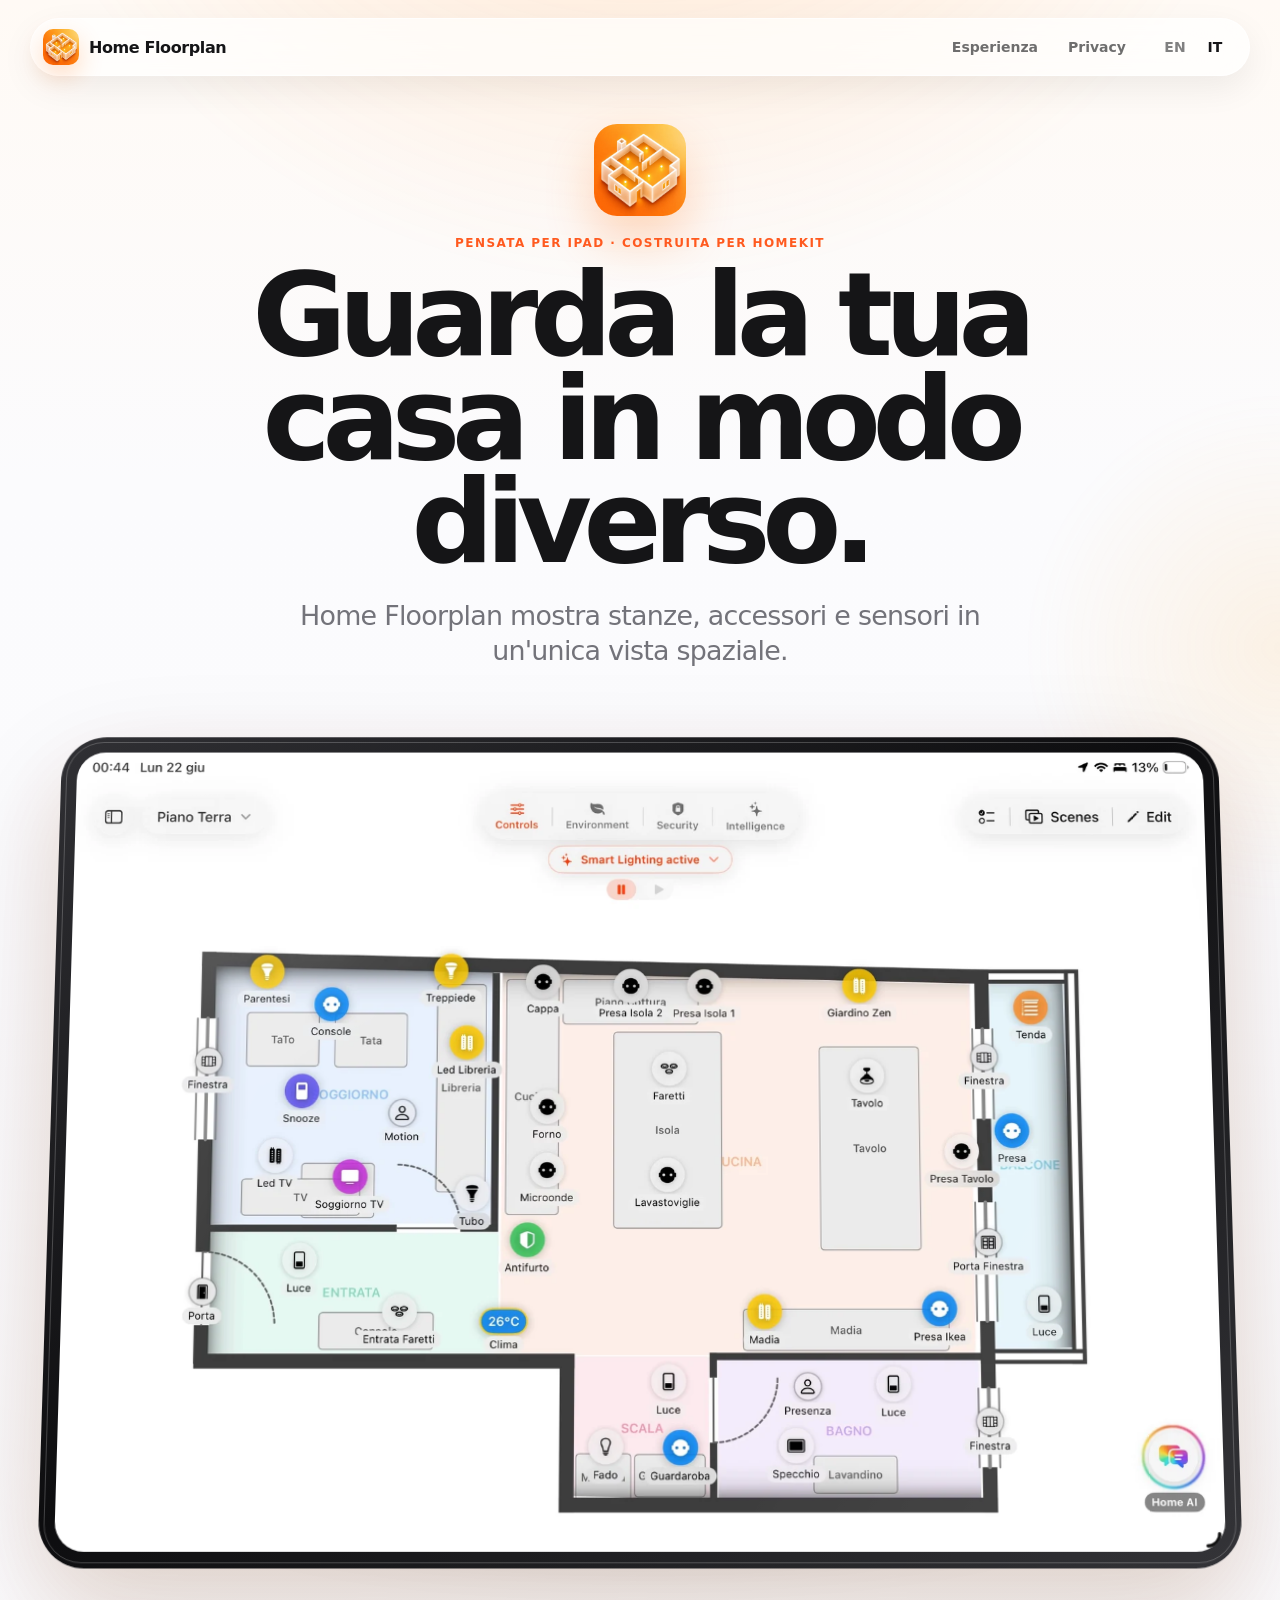
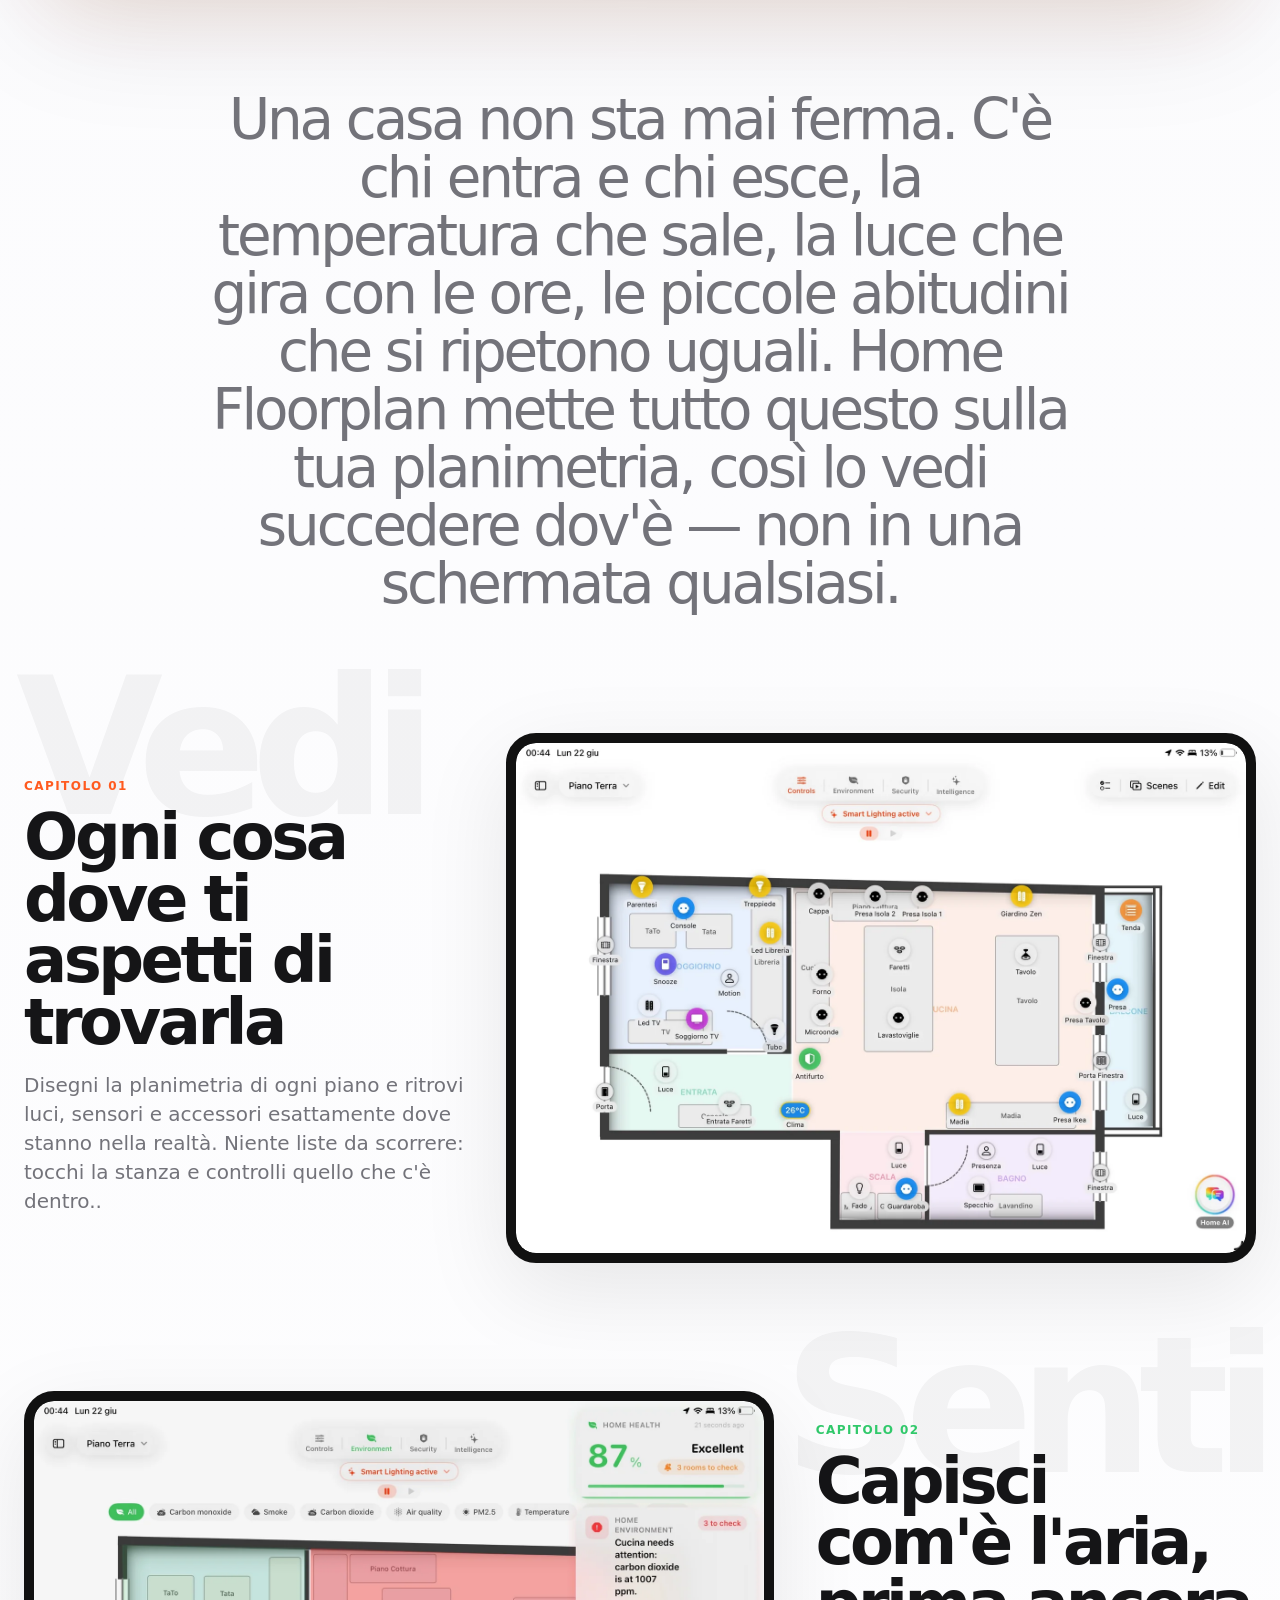
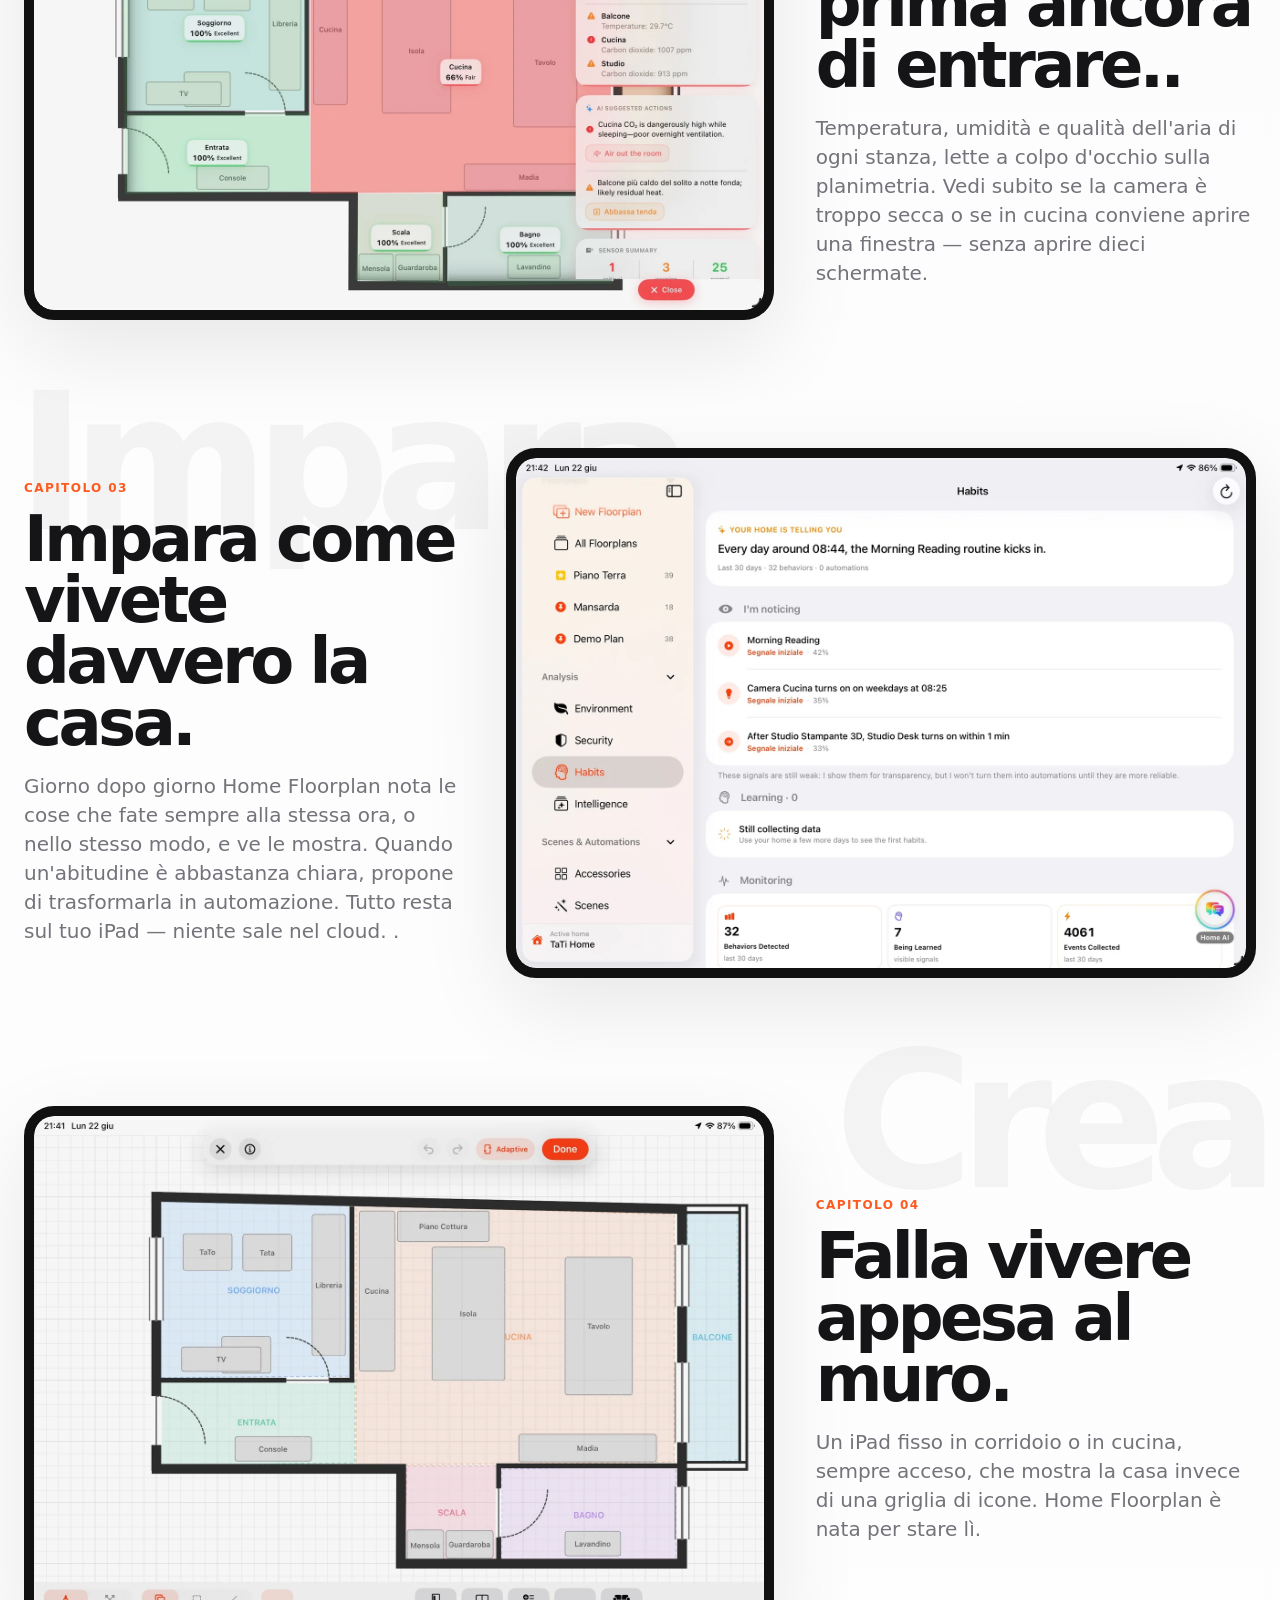
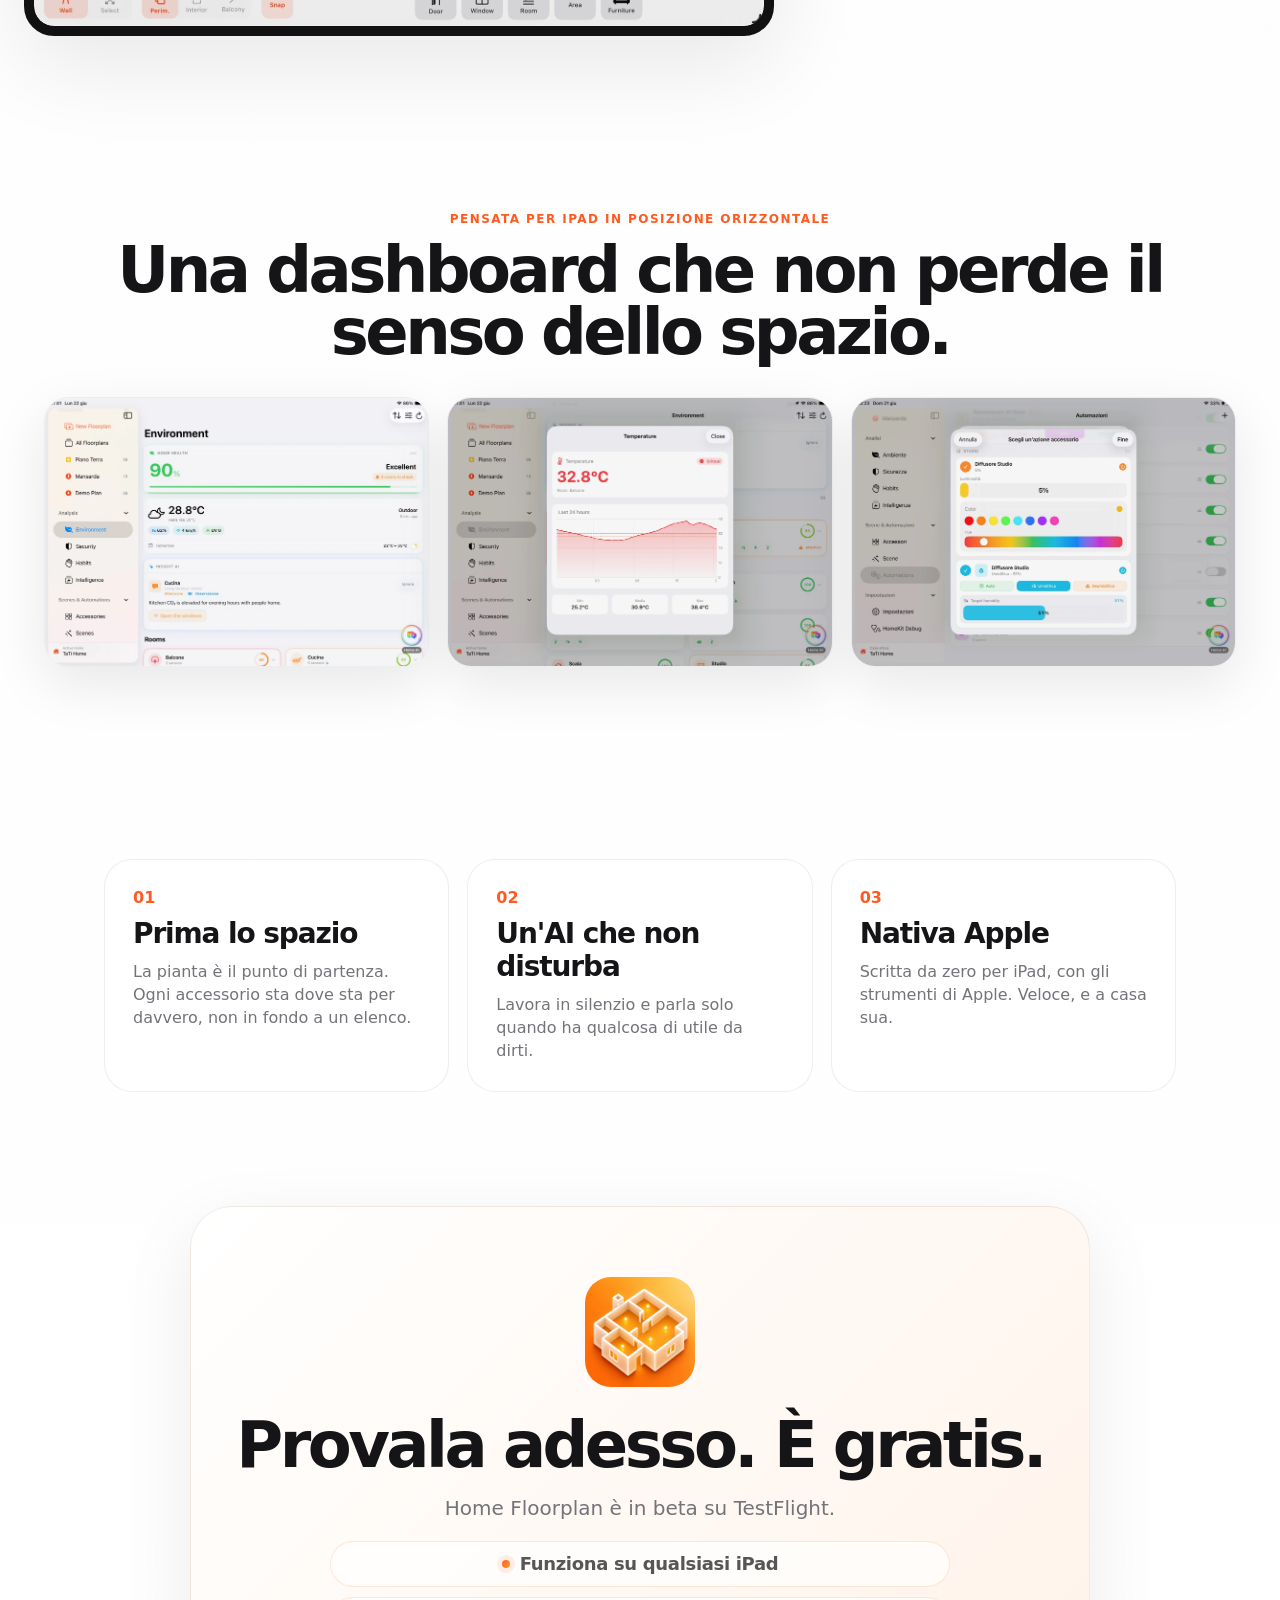
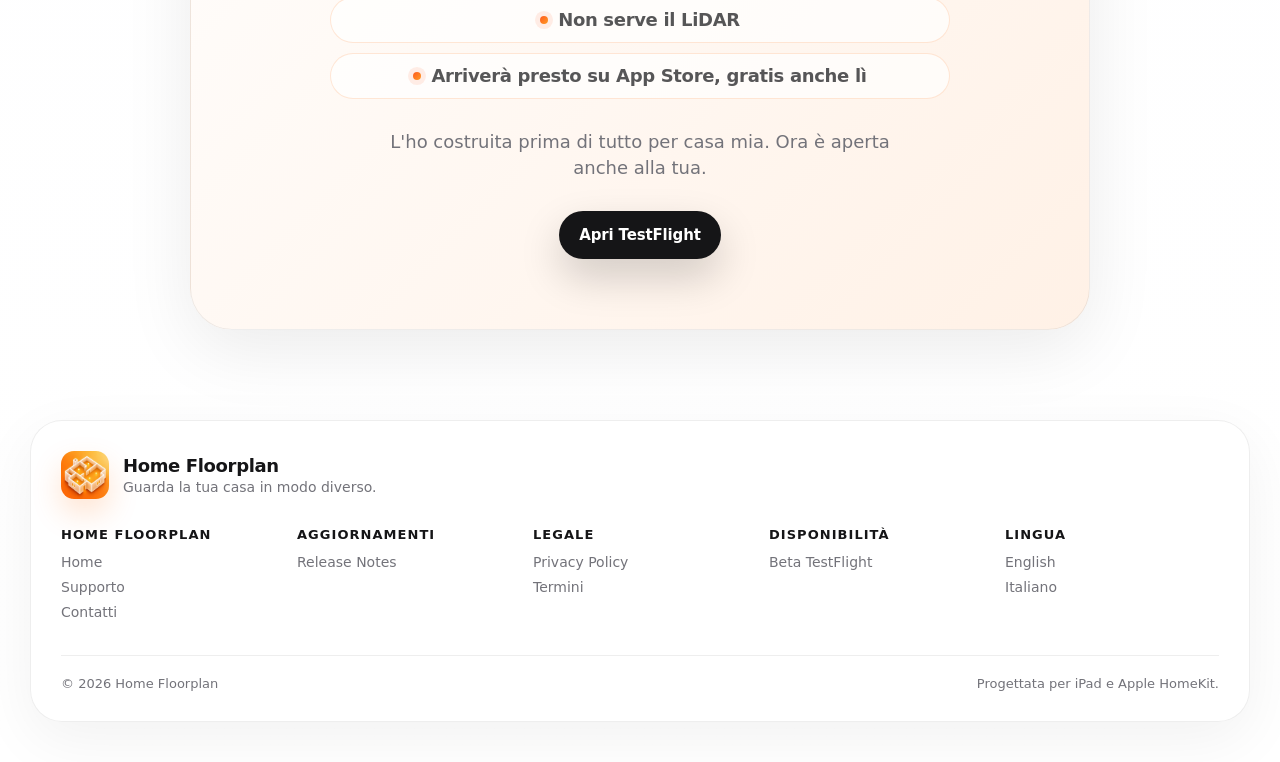
==== it/index.html @ 8ec02370 "Revert "Add Italian manifesto closing line" This reverts commit 183f24c0aa0cbd6e5ab426d7dc564f38941f" ====
<!doctype html>
<html lang="it">
<head>
  <meta charset="utf-8" />
  <meta name="viewport" content="width=device-width, initial-scale=1" />
  <title>Home Floorplan - Guarda la tua casa in modo diverso</title>
  <meta name="description" content="Home Floorplan è un'app da utilizzare su iPad per gestire la tua casa. Crea la planimetria, definisci le stanze con i propri accessori, monitora lo stato di comfort ambientale e sicurezza e rileva le abitudini." />
  <meta name="theme-color" content="#fff7ef" />
  <link rel="canonical" href="https://gethomefloorplan.app/it/" />
  <link rel="alternate" hreflang="en" href="https://gethomefloorplan.app/" />
  <link rel="alternate" hreflang="it" href="https://gethomefloorplan.app/it/" />
  <link rel="alternate" hreflang="x-default" href="https://gethomefloorplan.app/" />
  <meta property="og:title" content="Home Floorplan" />
  <meta property="og:description" content="Le tue stanze, i tuoi accessori e i tuoi sensori su un'unica vista unificata. Quella di casa tua, disegnata da te." />
  <meta property="og:type" content="website" />
  <meta property="og:url" content="https://gethomefloorplan.app/it/" />
  <meta property="og:image" content="https://gethomefloorplan.app/assets/app-icon.webp" />
  <meta property="og:site_name" content="Home Floorplan" />
  <meta property="og:locale" content="it_IT" />
  <meta name="twitter:card" content="summary" />
  <meta name="twitter:title" content="Home Floorplan" />
  <meta name="twitter:description" content="Le tue stanze, i tuoi accessori e i tuoi sensori su un'unica vista unificata. Quella di casa tua, disegnata da te." />
  <meta name="twitter:image" content="https://gethomefloorplan.app/assets/app-icon.webp" />
  <link rel="apple-touch-icon" href="../assets/apple-touch-icon.png" />
  <link rel="icon" href="../assets/app-icon.webp" />
  <link rel="shortcut icon" href="../assets/app-icon.webp" />
  <link rel="stylesheet" href="../styles.css?v=cta-pills-2" />
  <style>
    .cta .cta-lede { margin-bottom: 18px; }
    .cta-points { list-style: none; max-width: 620px; margin: 0 auto 30px; padding: 0; display: grid; gap: 10px; }
    .cta-points li { display: flex; align-items: center; justify-content: center; gap: 10px; min-height: 46px; padding: 10px 18px; border: 1px solid rgba(255,122,38,.18); border-radius: 999px; background: rgba(255,255,255,.68); color: rgba(21,21,23,.72); font-size: 18px; font-weight: 680; line-height: 1.2; letter-spacing: -.018em; }
    .cta-points li::before { content: ""; width: 8px; height: 8px; flex: 0 0 auto; border-radius: 50%; background: linear-gradient(135deg, #ff5a1f, #ff9b24); box-shadow: 0 0 0 5px rgba(255,90,31,.10); }
    .cta .cta-note { max-width: 560px; margin-bottom: 30px; font-size: 18px; }
    @media (max-width: 1024px) {
      .site-header nav > a { display: none !important; }
      .site-header .language-switch { display: inline-flex !important; flex-shrink: 0 !important; align-items: center !important; gap: 16px !important; margin-left: 0 !important; padding: 0 10px !important; border: 0 !important; background: transparent !important; box-shadow: none !important; color: rgba(21,21,23,.54) !important; font-size: 17px !important; font-weight: 780 !important; line-height: 1 !important; }
      .site-header .language-switch a { display: inline-flex !important; align-items: center !important; justify-content: center !important; width: 32px !important; height: 32px !important; font: inherit !important; line-height: 1 !important; }
      .cta-points li { border-radius: 24px; font-size: 16px; }
    }
  </style>
</head>
<body>
  <div class="ambient ambient-one" aria-hidden="true"></div>
  <div class="ambient ambient-two" aria-hidden="true"></div>

  <header class="site-header" aria-label="Primary navigation">
    <a class="brand" href="index.html" aria-label="Home Floorplan home">
      <img src="../assets/app-icon.webp" alt="" />
      <span>Home Floorplan</span>
    </a>
    <nav>
      <a href="#chapters">Esperienza</a>
      <a href="../privacy.html">Privacy</a>
      <span class="language-switch" aria-label="Lingua"><a href="../index.html">EN</a><a class="is-active" href="index.html" aria-current="page">IT</a></span>
    </nav>
  </header>

  <main>
    <section class="hero" aria-labelledby="hero-title">
      <div class="hero-copy reveal">
        <img class="hero-mark" src="../assets/app-icon.webp" alt="" />
        <p class="eyebrow">Pensata per iPad · Costruita per HomeKit</p>
        <h1 id="hero-title">Guarda la tua casa in modo diverso.</h1>
        <p class="hero-subtitle">Home Floorplan mostra stanze, accessori e sensori in un'unica vista spaziale.</p>
      </div>

      <div class="device-stage hero-stage reveal delay-1" data-tilt>
        <div class="device-shadow" aria-hidden="true"></div>
        <div class="ipad-shell">
          <div class="ipad-glass" aria-hidden="true"></div>
          <img src="../assets/screens/hero-floorplan.webp" alt="Home Floorplan per iPad, con una planimetria che mostra stanze e accessori nel loro contesto spaziale" />
        </div>
      </div>
    </section>

    <section class="manifesto" data-reveal>
      <p>Una casa non sta mai ferma. C'è chi entra e chi esce, la temperatura che sale, la luce che gira con le ore, le piccole abitudini che si ripetono uguali. Home Floorplan mette tutto questo sulla tua planimetria, così lo vedi succedere dov'è — non in una schermata qualsiasi.</p>
    </section>

    <section id="chapters" class="chapter chapter-see" data-reveal>
      <div class="chapter-word">Vedi</div>
      <div class="chapter-copy">
        <p class="eyebrow orange">Capitolo 01</p>
        <h2>Ogni cosa dove ti aspetti di trovarla</h2>
        <p>Disegni la planimetria di ogni piano e ritrovi luci, sensori e accessori esattamente dove stanno nella realtà. Niente liste da scorrere: tocchi la stanza e controlli quello che c'è dentro..</p>
      </div>
      <div class="ipad-frame chapter-device"><img src="../assets/screens/floorplan-controls.webp" alt="Controlla i dispositivi sulla planimetria"></div>
    </section>

    <section id="feel" class="chapter reverse" data-reveal>
      <div class="chapter-word">Senti</div>
      <div class="chapter-copy">
        <p class="eyebrow green">Capitolo 02</p>
        <h2>Capisci com'è l'aria, prima ancora di entrare..</h2>
        <p>Temperatura, umidità e qualità dell'aria di ogni stanza, lette a colpo d'occhio sulla planimetria. Vedi subito se la camera è troppo secca o se in cucina conviene aprire una finestra — senza aprire dieci schermate.</p>
      </div>
      <div class="ipad-frame chapter-device"><img src="../assets/screens/environment-map.webp" alt="Mappa ambientale"></div>
    </section>

    <section id="learn" class="chapter" data-reveal>
      <div class="chapter-word">Impara</div>
      <div class="chapter-copy">
        <p class="eyebrow orange">Capitolo 03</p>
        <h2>Impara come vivete davvero la casa.</h2>
        <p>Giorno dopo giorno Home Floorplan nota le cose che fate sempre alla stessa ora, o nello stesso modo, e ve le mostra. Quando un'abitudine è abbastanza chiara, propone di trasformarla in automazione. Tutto resta sul tuo iPad — niente sale nel cloud. .</p>
      </div>
      <div class="ipad-frame chapter-device"><img src="../assets/screens/habits.webp" alt="Analisi delle abitudini della casa"></div>
    </section>

    <section id="build" class="chapter reverse" data-reveal>
      <div class="chapter-word">Crea</div>
      <div class="chapter-copy">
        <p class="eyebrow orange">Capitolo 04</p>
        <h2>Falla vivere appesa al muro.</h2>
        <p>Un iPad fisso in corridoio o in cucina, sempre acceso, che mostra la casa invece di una griglia di icone. Home Floorplan è nata per stare lì.</p>
      </div>
      <div class="ipad-frame chapter-device"><img src="../assets/screens/editor.webp" alt="Editor di Home Floorplan"></div>
    </section>

    <section class="detail-gallery" data-reveal>
      <p class="eyebrow">Pensata per iPad in posizione orizzontale</p>
      <h2>Una dashboard che non perde il senso dello spazio.</h2>
      <div class="gallery">
        <img src="../assets/screens/environment-dashboard.webp" alt="Schermata dashboard Ambiente">
        <img src="../assets/screens/temperature-detail.webp" alt="Schermata dashboard Ambiente - dettaglio Temperatura">
        <img src="../assets/screens/automation-modal.webp" alt="Schermata Automazione">
      </div>
    </section>

    <section class="principles">
      <div class="principle" data-reveal><span>01</span><h3>Prima lo spazio</h3><p>La pianta è il punto di partenza. Ogni accessorio sta dove sta per davvero, non in fondo a un elenco.</p></div>
      <div class="principle" data-reveal><span>02</span><h3>Un'AI che non disturba</h3><p>Lavora in silenzio e parla solo quando ha qualcosa di utile da dirti.</p></div>
      <div class="principle" data-reveal><span>03</span><h3>Nativa Apple</h3><p>Scritta da zero per iPad, con gli strumenti di Apple. Veloce, e a casa sua.</p></div>
    </section>

    <section id="join" class="cta" data-reveal>
      <img src="../assets/app-icon.webp" alt="Icona Home Floorplan">
      <h2>Provala adesso. È gratis.</h2>
      <p class="cta-lede">Home Floorplan è in beta su TestFlight.</p>
      <ul class="cta-points" aria-label="Dettagli beta">
        <li>Funziona su qualsiasi iPad</li>
        <li>Non serve il LiDAR</li>
        <li>Arriverà presto su App Store, gratis anche lì</li>
      </ul>
      <p class="cta-note">L'ho costruita prima di tutto per casa mia. Ora è aperta anche alla tua.</p>
      <a class="button primary" href="https://testflight.apple.com/join/fqDXYaDV">Apri TestFlight</a>
    </section>
  </main>

  <footer class="site-footer">
    <div class="footer-brand">
      <img src="../assets/app-icon.webp" alt="" />
      <div><strong>Home Floorplan</strong><span>Guarda la tua casa in modo diverso.</span></div>
    </div>
    <div class="footer-grid">
      <div><h4>Home Floorplan</h4><a href="index.html">Home</a><a href="../support.html">Supporto</a><a href="../contact.html">Contatti</a></div>
      <div><h4>Aggiornamenti</h4><a href="../release-notes.html">Release Notes</a></div>
      <div><h4>Legale</h4><a href="../privacy.html">Privacy Policy</a><a href="../terms.html">Termini</a></div>
      <div><h4>Disponibilità</h4><a href="https://testflight.apple.com/join/fqDXYaDV">Beta TestFlight</a></div>
      <div><h4>Lingua</h4><a href="../index.html">English</a><span class="footer-note">Italiano</span></div>
    </div>
    <div class="footer-bottom"><span>© 2026 Home Floorplan</span><span>Progettata per iPad e Apple HomeKit.</span></div>
  </footer>

  <script src="../script.js"></script>
</body>
</html>
---- styles.css ----
:root {
  --orange: #ff5a1f;
  --orange-2: #ff9b24;
  --orange-soft: rgba(255, 112, 20, .13);
  --green: #31c96b;
  --bg: #fbfbfd;
  --paper: #ffffff;
  --ink: #151517;
  --muted: #73737a;
  --muted-2: #9a9aa2;
  --stroke: rgba(29,29,31,.075);
  --glass: rgba(255,255,255,.68);
  --shadow: 0 44px 120px rgba(0,0,0,.13), 0 34px 90px rgba(255, 111, 0, .10);
  --shadow-soft: 0 28px 90px rgba(0,0,0,.09);
  --max: 1220px;
  --radius-device: 46px;
  --radius-card: 40px;
}
* { box-sizing: border-box; }
html { scroll-behavior: smooth; }
body {
  margin: 0;
  color: var(--ink);
  background:
    radial-gradient(circle at 50% -10%, rgba(255,134,36,.20), transparent 39rem),
    linear-gradient(180deg, #fffaf5 0%, var(--bg) 30rem, #fff 100%);
  font-family: -apple-system, BlinkMacSystemFont, "SF Pro Display", "Segoe UI", system-ui, sans-serif;
  -webkit-font-smoothing: antialiased;
  text-rendering: optimizeLegibility;
}
a { color: inherit; text-decoration: none; }
img { max-width: 100%; }
.ambient { position: fixed; pointer-events: none; z-index: -1; filter: blur(10px); }
.ambient-one { inset: -24rem -10rem auto -10rem; height: 52rem; background: radial-gradient(circle at 50% 0%, rgba(255,128,24,.20), transparent 58%); }
.ambient-two { right: -18rem; top: 40vh; width: 36rem; height: 36rem; background: radial-gradient(circle, rgba(255,172,56,.12), transparent 62%); }
.site-header {
  position: fixed; top: 18px; left: 50%; transform: translateX(-50%); z-index: 40;
  width: min(calc(100% - 32px), var(--max)); height: 58px;
  display: flex; justify-content: space-between; align-items: center;
  padding: 0 12px;
  border-radius: 999px; border: 1px solid rgba(255,255,255,.72);
  background: rgba(255,255,255,.68); backdrop-filter: blur(28px) saturate(1.25);
  box-shadow: 0 12px 34px rgba(0,0,0,.065);
}
.brand { display: inline-flex; align-items: center; gap: 10px; font-weight: 760; letter-spacing: -.025em; }
.brand img { width: 36px; height: 36px; border-radius: 10px; box-shadow: 0 10px 24px rgba(255,104,0,.22); }
nav { display: flex; align-items: center; gap: 4px; }
nav a { padding: 10px 13px; border-radius: 999px; color: rgba(21,21,23,.62); font-size: 14px; font-weight: 680; }
nav a:hover { color: var(--ink); background: rgba(0,0,0,.045); }
.language-switch { display: inline-grid; grid-template-columns: repeat(2, 28px); flex-shrink: 0; align-items: center; gap: 12px; margin-left: 10px; padding: 0 8px; color: rgba(21,21,23,.54); font-size: 14px; font-weight: 780; line-height: 1; }
.language-switch a { display: inline-flex; align-items: center; justify-content: center; width: 28px; height: 32px; padding: 0; font: inherit; line-height: 1; }
.language-switch a { color: rgba(21,21,23,.54); }
.language-switch a:hover { color: var(--ink); }
.language-switch a.is-active { color: var(--ink); }
.hero {
  min-height: 100svh;
  padding: 124px 24px 76px;
  display: grid;
  grid-template-rows: auto 1fr;
  gap: clamp(28px, 4.8vw, 58px);
  place-items: center;
}
.hero-copy { text-align: center; width: min(920px, 100%); }
.hero-mark { width: 92px; height: 92px; border-radius: 23px; display: block; margin: 0 auto 20px; box-shadow: 0 24px 50px rgba(255,104,0,.24); animation: logoBreathe 5.4s ease-in-out infinite; }
@keyframes logoBreathe { 0%, 100% { transform: translateY(0); filter: brightness(1); } 50% { transform: translateY(-3px); filter: brightness(1.04); } }
.eyebrow { margin: 0 0 14px; color: var(--orange); font-size: 12px; font-weight: 820; letter-spacing: .12em; text-transform: uppercase; }
h1, h2 { margin: 0; font-weight: 820; letter-spacing: -.072em; }
h1 { font-size: clamp(58px, 9vw, 126px); line-height: .90; }
.hero-subtitle { margin: 24px auto 0; max-width: 720px; color: var(--muted); font-size: clamp(20px, 2.1vw, 28px); line-height: 1.30; letter-spacing: -.028em; }
.device-stage { position: relative; width: min(1180px, 100%); perspective: 1700px; }
.hero-stage { margin-top: 0; }
.device-shadow { position: absolute; left: 8%; right: 8%; bottom: -3%; height: 18%; border-radius: 50%; background: radial-gradient(ellipse, rgba(0,0,0,.26), transparent 68%); filter: blur(24px); opacity: .42; }
.ipad-shell {
  position: relative; padding: clamp(10px, 1.25vw, 18px); border-radius: var(--radius-device);
  background: linear-gradient(145deg, #303034 0%, #0d0d0f 48%, #343438 100%);
  box-shadow: var(--shadow);
  transform: rotateX(5deg) rotateY(0deg) translateY(0);
  animation: floatDevice 7s ease-in-out infinite;
  transition: transform 500ms cubic-bezier(.2,.8,.2,1), box-shadow 500ms cubic-bezier(.2,.8,.2,1);
  will-change: transform;
}
.ipad-shell::before { content: ""; position: absolute; inset: 5px; border-radius: calc(var(--radius-device) - 8px); border: 1px solid rgba(255,255,255,.22); pointer-events: none; z-index: 3; }
.ipad-shell img { display: block; width: 100%; aspect-ratio: 2388 / 1668; object-fit: cover; border-radius: calc(var(--radius-device) - 17px); background: #fff; }
.ipad-glass { position: absolute; inset: clamp(10px, 1.25vw, 18px); z-index: 2; pointer-events: none; border-radius: calc(var(--radius-device) - 17px); background: linear-gradient(115deg, rgba(255,255,255,.34), transparent 26%, transparent 68%, rgba(255,255,255,.12)), radial-gradient(circle at 18% 14%, rgba(255,255,255,.24), transparent 20%); mix-blend-mode: screen; opacity: .52; }
@keyframes floatDevice { 0%,100% { transform: rotateX(5deg) translateY(0); } 50% { transform: rotateX(5deg) translateY(-8px); } }
.reveal { opacity: 0; transform: translateY(18px); animation: revealUp 900ms cubic-bezier(.2,.8,.2,1) forwards; }
.delay-1 { animation-delay: .16s; }
@keyframes revealUp { to { opacity: 1; transform: translateY(0); } }
.moment { width: min(var(--max), calc(100% - 40px)); margin: 0 auto clamp(80px, 11vw, 150px); display: grid; gap: clamp(24px, 4vw, 44px); }
.moment-copy { text-align: center; }
.moment-index { display: inline-flex; align-items: center; justify-content: center; width: 38px; height: 26px; margin-bottom: 10px; border-radius: 999px; color: var(--orange); background: rgba(255,90,31,.09); font-size: 12px; font-weight: 850; letter-spacing: .04em; }
.moment h2 { font-size: clamp(72px, 13vw, 188px); line-height: .79; }
.moment p { max-width: 670px; margin: 22px auto 0; color: var(--muted); font-size: clamp(20px, 2.3vw, 30px); line-height: 1.25; letter-spacing: -.035em; }
.showcase-card { position: relative; overflow: hidden; border-radius: var(--radius-card); background: rgba(255,255,255,.78); border: 1px solid var(--stroke); box-shadow: var(--shadow-soft); padding: clamp(9px, 1vw, 14px); }
.showcase-card::after { content: ""; position: absolute; inset: 0; pointer-events: none; border-radius: inherit; background: linear-gradient(120deg, rgba(255,255,255,.35), transparent 30%, transparent 72%, rgba(255,255,255,.12)); }
.showcase-card img { display: block; width: 100%; border-radius: calc(var(--radius-card) - 13px); background: #fff; }
.moment-feel .showcase-card { box-shadow: 0 42px 110px rgba(49,201,107,.13), 0 28px 90px rgba(0,0,0,.09); }
.moment-learn .showcase-card { box-shadow: 0 42px 110px rgba(255,110,22,.12), 0 28px 90px rgba(0,0,0,.09); }
.editor-card { background: linear-gradient(180deg, rgba(255,255,255,.78), rgba(247,247,249,.72)); }
[data-reveal] { opacity: 0; transform: translateY(34px); transition: opacity 850ms cubic-bezier(.2,.8,.2,1), transform 850ms cubic-bezier(.2,.8,.2,1); }
[data-reveal].visible { opacity: 1; transform: translateY(0); }
.join { width: min(var(--max), calc(100% - 40px)); margin: 0 auto clamp(54px, 8vw, 96px); }
.join-card { text-align: center; padding: clamp(40px, 7vw, 90px); border-radius: 46px; border: 1px solid rgba(255,255,255,.74); background: radial-gradient(circle at 50% 0%, rgba(255,154,36,.18), transparent 48%), rgba(255,255,255,.72); backdrop-filter: blur(24px) saturate(1.2); box-shadow: 0 36px 120px rgba(255,105,0,.15), 0 24px 90px rgba(0,0,0,.07); }
.join-card img { width: 74px; height: 74px; border-radius: 18px; box-shadow: 0 20px 48px rgba(255,104,0,.24); margin-bottom: 20px; }
.join-card h2 { max-width: 820px; margin: 0 auto; font-size: clamp(42px, 7vw, 86px); line-height: .94; }
.join-card p:not(.eyebrow) { max-width: 560px; margin: 22px auto 0; color: var(--muted); font-size: 20px; line-height: 1.38; letter-spacing: -.02em; }
.join-actions { margin-top: 30px; display: flex; justify-content: center; gap: 12px; flex-wrap: wrap; }
.button { min-height: 48px; display: inline-flex; align-items: center; justify-content: center; padding: 0 20px; border-radius: 999px; font-weight: 760; font-size: 15px; letter-spacing: -.01em; transition: transform 180ms ease, box-shadow 180ms ease, background 180ms ease; }
.button:hover { transform: translateY(-1px); }
.button.primary { color: #fff; background: var(--ink); box-shadow: 0 18px 42px rgba(0,0,0,.18); }
.button.secondary { color: var(--ink); background: rgba(255,255,255,.72); border: 1px solid rgba(0,0,0,.07); }
footer { width: min(var(--max), calc(100% - 40px)); margin: 0 auto 40px; display: flex; justify-content: center; gap: 18px; color: var(--muted); font-size: 14px; flex-wrap: wrap; }
@media (max-width: 1024px) {
  .site-header { top: 10px; width: calc(100% - 20px); height: 52px; }
  .brand span { display: none; }
  nav { flex-shrink: 0; }
  nav > a { display: none !important; }
  .language-switch { grid-template-columns: repeat(2, 32px); gap: 16px; margin-left: 0; padding: 0 10px; font-size: 17px; font-weight: 780; }
  .language-switch a { width: 32px; height: 32px; line-height: 1; }
  .hero { min-height: auto; padding: 94px 16px 58px; gap: 30px; }
  .hero-mark { width: 76px; height: 76px; border-radius: 19px; }
  h1 { font-size: clamp(48px, 15vw, 76px); letter-spacing: -.064em; }
  .hero-subtitle { font-size: 18px; }
  :root { --radius-device: 28px; --radius-card: 28px; }
  .ipad-shell { padding: 8px; }
  .moment { width: min(100% - 24px, var(--max)); margin-bottom: 72px; }
  .moment h2 { font-size: clamp(64px, 23vw, 108px); }
  .moment p { font-size: 18px; margin-top: 14px; }
  .showcase-card { padding: 7px; }
  .join { width: min(100% - 24px, var(--max)); }
  .join-card { padding: 34px 20px; border-radius: 30px; }
  .join-card h2 { font-size: 40px; }
  .join-card p:not(.eyebrow) { font-size: 17px; }
}
@media (prefers-reduced-motion: reduce) { *, *::before, *::after { animation: none !important; transition: none !important; scroll-behavior: auto !important; } [data-reveal] { opacity: 1; transform: none; } }


.orange { color: var(--orange); }
.green { color: var(--green); }
.manifesto {
  max-width: 940px;
  margin: 54px auto 96px;
  padding: 0 24px;
  text-align: center;
}
.manifesto p {
  font-size: clamp(28px, 4.4vw, 58px);
  line-height: 1.03;
  letter-spacing: -.055em;
  margin: 0 0 18px;
}
.manifesto p:first-child { color: var(--muted); }
.chapter {
  max-width: 1320px;
  margin: 0 auto 80px;
  padding: 24px;
  display: grid;
  grid-template-columns: .74fr 1.26fr;
  gap: 42px;
  align-items: center;
  position: relative;
}
.chapter.reverse { grid-template-columns: 1.26fr .74fr; }
.chapter.reverse .chapter-copy { grid-column: 2; }
.chapter.reverse .chapter-device { grid-column: 1; grid-row: 1; }
.chapter-word {
  position: absolute;
  left: 16px;
  top: -36px;
  font-size: clamp(72px, 15vw, 190px);
  line-height: .8;
  font-weight: 900;
  letter-spacing: -.08em;
  color: rgba(29,29,31,.045);
  z-index: -1;
}
.chapter.reverse .chapter-word { left: auto; right: 16px; }
.chapter-copy h2 {
  font-size: clamp(34px, 5vw, 72px);
  line-height: .96;
  letter-spacing: -.055em;
  margin: 0 0 18px;
}
.chapter-copy p:not(.eyebrow) {
  font-size: 20px;
  line-height: 1.45;
  color: var(--muted);
  margin: 0;
}
.ipad-frame {
  position: relative;
  background: #111;
  border: 10px solid #111;
  border-radius: 30px;
  padding: 0;
  box-shadow: var(--shadow-soft);
  overflow: hidden;
}
.ipad-frame:after {
  content: "";
  position: absolute;
  inset: 0;
  border-radius: 20px;
  box-shadow: inset 0 0 0 1px rgba(255,255,255,.16);
  pointer-events: none;
}
.ipad-frame img { width: 100%; display: block; border-radius: 20px; }
.detail-gallery {
  max-width: 1240px;
  margin: 40px auto 96px;
  padding: 72px 24px;
  text-align: center;
}
.detail-gallery h2 {
  font-size: clamp(34px, 5vw, 72px);
  line-height: .96;
  letter-spacing: -.055em;
  margin: 0 0 34px;
}
.gallery {
  display: grid;
  grid-template-columns: repeat(3, 1fr);
  gap: 18px;
}
.gallery img {
  border-radius: 24px;
  border: 1px solid var(--stroke);
  box-shadow: 0 18px 55px rgba(0,0,0,.09);
}
.principles {
  max-width: 1120px;
  margin: 0 auto;
  padding: 24px;
  display: grid;
  grid-template-columns: repeat(3,1fr);
  gap: 18px;
}
.principle {
  background: #fff;
  border: 1px solid var(--stroke);
  border-radius: 28px;
  padding: 28px;
}
.principle span { color: var(--orange); font-weight: 900; }
.principle h3 { font-size: 28px; letter-spacing: -.04em; margin: 10px 0; }
.principle p { color: var(--muted); line-height: 1.45; margin: 0; }
.cta {
  max-width: 900px;
  margin: 90px auto;
  padding: 70px 24px;
  text-align: center;
  background: linear-gradient(135deg,#fff,#fff1e6);
  border: 1px solid var(--stroke);
  border-radius: 42px;
  box-shadow: 0 20px 70px rgba(0,0,0,.08);
}
.cta img { width: 110px; border-radius: 26px; margin: 0 auto 24px; }
.cta h2 {
  font-size: clamp(34px, 5vw, 72px);
  line-height: .96;
  letter-spacing: -.055em;
  margin: 0 0 18px;
}
.cta p {
  color: var(--muted);
  font-size: 20px;
  line-height: 1.45;
  max-width: 620px;
  margin: 0 auto 28px;
}
.cta .cta-lede { margin-bottom: 18px; }
.cta-points {
  list-style: none;
  max-width: 620px;
  margin: 0 auto 30px;
  padding: 0;
  display: grid;
  gap: 10px;
}
.cta-points li {
  display: flex;
  align-items: center;
  justify-content: center;
  gap: 10px;
  min-height: 46px;
  padding: 10px 18px;
  border: 1px solid rgba(255, 122, 38, .18);
  border-radius: 999px;
  background: rgba(255,255,255,.68);
  color: rgba(21,21,23,.72);
  font-size: 18px;
  font-weight: 680;
  line-height: 1.2;
  letter-spacing: -.018em;
}
.cta-points li::before {
  content: "";
  width: 8px;
  height: 8px;
  flex: 0 0 auto;
  border-radius: 50%;
  background: linear-gradient(135deg, var(--orange), var(--orange-2));
  box-shadow: 0 0 0 5px rgba(255,90,31,.10);
}
.cta .cta-note {
  max-width: 560px;
  margin-bottom: 30px;
  font-size: 18px;
}
@media (max-width: 900px) {
  .manifesto { margin: 36px auto 64px; }
  .chapter, .chapter.reverse { grid-template-columns: 1fr; gap: 22px; margin-bottom: 54px; }
  .chapter.reverse .chapter-copy, .chapter.reverse .chapter-device { grid-column: auto; grid-row: auto; }
  .chapter-word { position: relative; top: auto; left: auto; right: auto; font-size: 74px; margin-bottom: -6px; }
  .chapter.reverse .chapter-word { right: auto; }
  .chapter-device { border-width: 8px; }
  .gallery, .principles { grid-template-columns: 1fr; }
  .cta-points li { border-radius: 24px; font-size: 16px; }
}

.content-page {
  width: min(var(--max), calc(100% - 40px));
  margin: 0 auto;
  padding: 128px 0 40px;
}
.page-hero {
  max-width: 960px;
  margin: 0 auto 54px;
  text-align: center;
}
.page-hero h1 {
  margin: 0;
  font-size: clamp(50px, 8vw, 104px);
  line-height: .9;
  letter-spacing: -.07em;
}
.page-hero p:not(.eyebrow) {
  max-width: 760px;
  margin: 24px auto 0;
  color: var(--muted);
  font-size: clamp(19px, 2.1vw, 27px);
  line-height: 1.3;
  letter-spacing: -.03em;
}
.trust-grid, .help-grid, .roadmap-board, .contact-options {
  display: grid;
  grid-template-columns: repeat(3, 1fr);
  gap: 18px;
  margin: 0 auto 72px;
}
.help-grid { grid-template-columns: repeat(3, 1fr); }
.trust-grid article, .help-grid article, .roadmap-board article, .policy-block, .support-list article, .contact-card, .release-list article, .contact-options a {
  background: rgba(255,255,255,.78);
  border: 1px solid var(--stroke);
  border-radius: 30px;
  box-shadow: 0 18px 60px rgba(0,0,0,.055);
}
.trust-grid article, .help-grid article, .roadmap-board article, .contact-options a { padding: 28px; }
.trust-grid span, .release-list span { color: var(--orange); font-size: 12px; font-weight: 850; letter-spacing: .1em; text-transform: uppercase; }
.trust-grid h2, .help-grid h2, .roadmap-board h2, .policy-block h2, .support-list h2, .contact-card h2, .release-list h2 {
  margin: 10px 0 12px;
  font-size: clamp(26px, 3vw, 42px);
  line-height: 1;
  letter-spacing: -.05em;
}
.trust-grid p, .help-grid p, .roadmap-board li, .policy-block p, .support-list p, .contact-card p, .release-list p, .contact-options span {
  color: var(--muted);
  font-size: 17px;
  line-height: 1.5;
}
.help-grid a { display: inline-flex; margin-top: 14px; color: var(--orange); font-weight: 780; }
.policy-block, .contact-card { max-width: 930px; margin: 0 auto 72px; padding: clamp(28px, 5vw, 58px); }
.policy-block h3 { margin: 28px 0 8px; font-size: 22px; letter-spacing: -.025em; }
.policy-block a { color: var(--orange); font-weight: 760; }
.support-list, .release-list { max-width: 980px; margin: 0 auto 72px; display: grid; gap: 16px; }
.support-list article, .release-list article { padding: 30px; }
.contact-card { text-align: center; background: linear-gradient(135deg,#fff,#fff2e7); }
.contact-options { grid-template-columns: repeat(2, 1fr); max-width: 980px; }
.contact-options a { display: grid; gap: 8px; transition: transform 180ms ease, box-shadow 180ms ease; }
.contact-options a:hover { transform: translateY(-2px); box-shadow: 0 26px 70px rgba(255,105,0,.11), 0 18px 60px rgba(0,0,0,.065); }
.contact-options strong { font-size: 24px; letter-spacing: -.035em; }
.roadmap-board ul { margin: 0; padding-left: 20px; }
.roadmap-board li + li { margin-top: 10px; }
.site-footer {
  display: block;
  width: min(var(--max), calc(100% - 40px));
  margin: 40px auto;
  padding: 30px;
  border: 1px solid var(--stroke);
  border-radius: 32px;
  background: rgba(255,255,255,.72);
  box-shadow: 0 18px 60px rgba(0,0,0,.055);
  color: var(--muted);
}
.footer-brand { display: flex; align-items: center; gap: 14px; margin-bottom: 28px; color: var(--ink); }
.footer-brand img { width: 48px; height: 48px; border-radius: 13px; box-shadow: 0 14px 30px rgba(255,104,0,.18); }
.footer-brand div { display: grid; gap: 3px; }
.footer-brand strong { font-size: 18px; letter-spacing: -.02em; }
.footer-brand span { color: var(--muted); font-size: 14px; }
.footer-grid { display: grid; grid-template-columns: repeat(auto-fit, minmax(150px, 1fr)); gap: 22px; }
.footer-grid h4 { margin: 0 0 12px; color: var(--ink); font-size: 13px; letter-spacing: .08em; text-transform: uppercase; }
.footer-grid a { display: block; margin: 9px 0; font-size: 14px; }
.footer-grid a:hover { color: var(--ink); }
.footer-note { display: block; margin: 9px 0; font-size: 14px; }
.footer-bottom { display: flex; justify-content: space-between; gap: 20px; flex-wrap: wrap; margin-top: 26px; padding-top: 20px; border-top: 1px solid var(--stroke); font-size: 13px; }
@media (max-width: 900px) {
  .content-page { width: min(100% - 24px, var(--max)); padding-top: 100px; }
  .trust-grid, .help-grid, .roadmap-board, .contact-options, .footer-grid { grid-template-columns: 1fr; }
  .page-hero { margin-bottom: 34px; }
  .page-hero h1 { font-size: clamp(44px, 14vw, 70px); }
  .page-hero p:not(.eyebrow) { font-size: 18px; }
  .site-footer { width: min(100% - 24px, var(--max)); padding: 24px; }
}
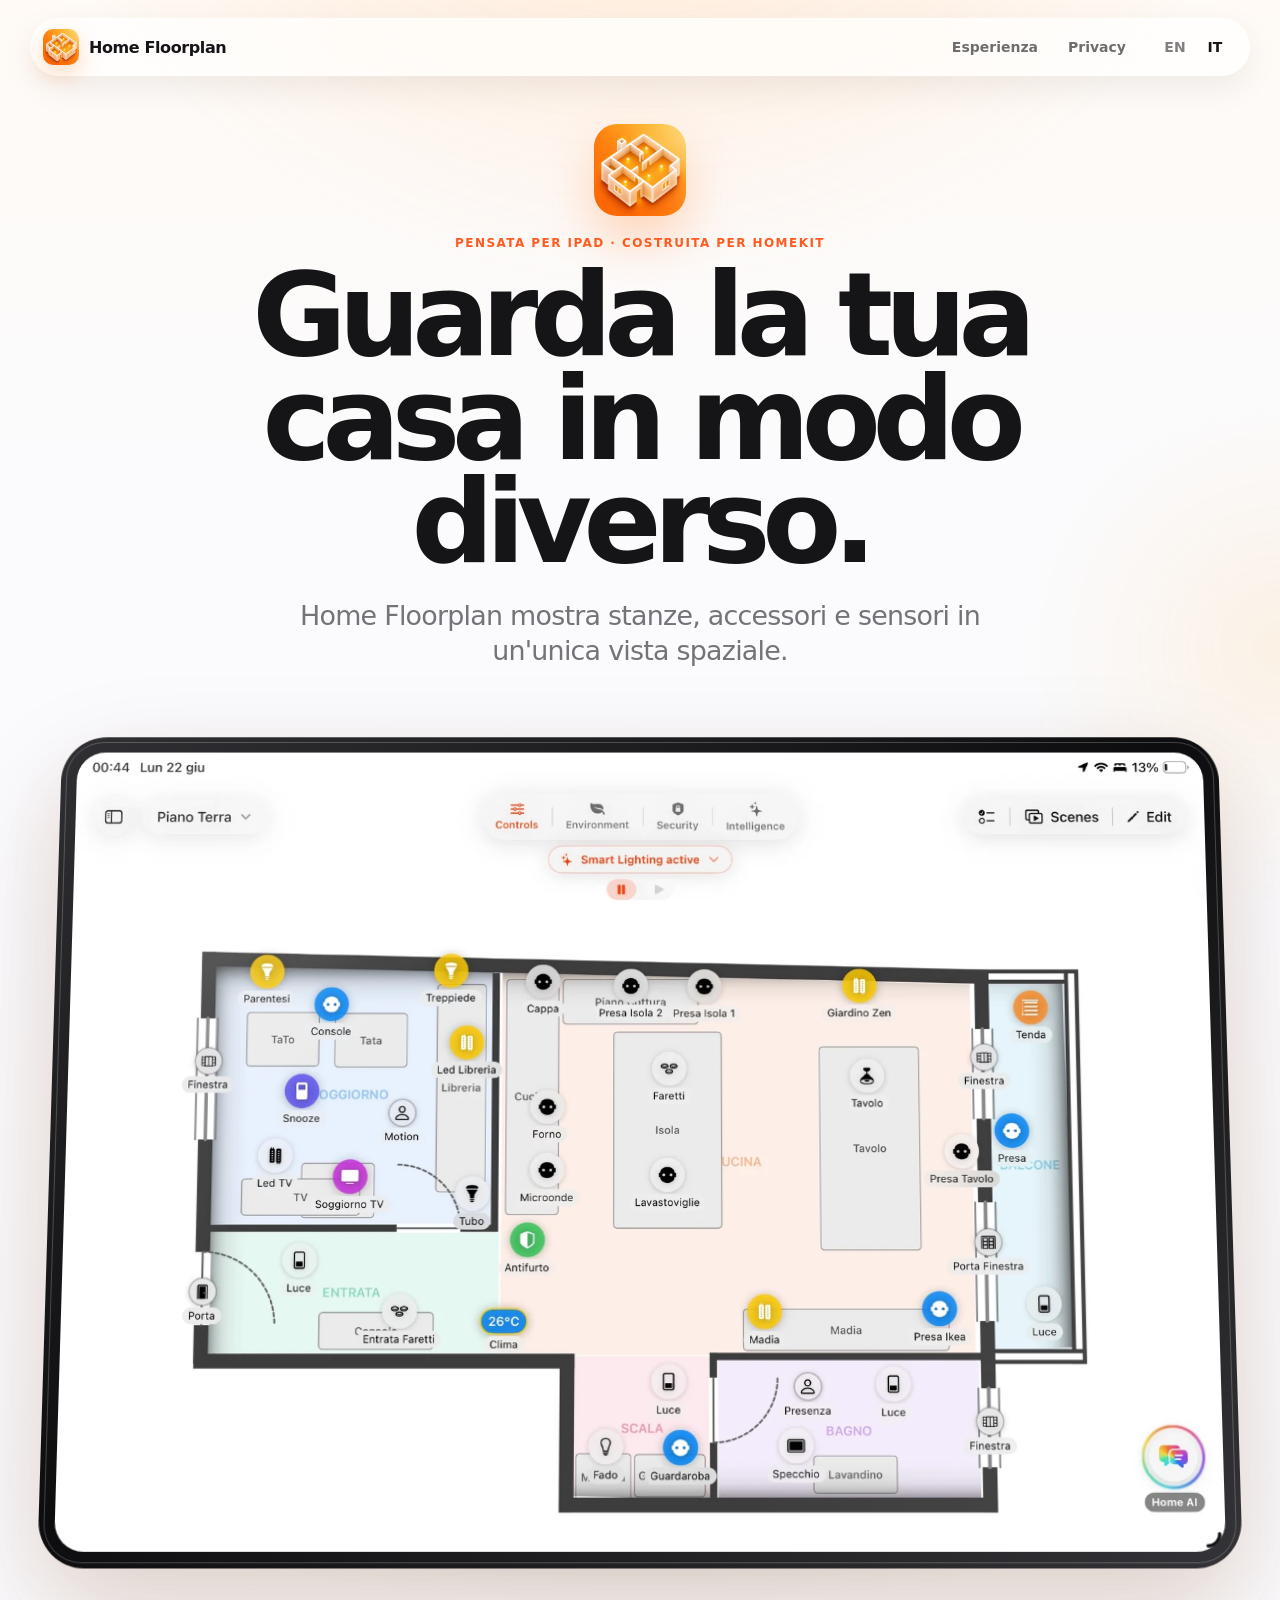
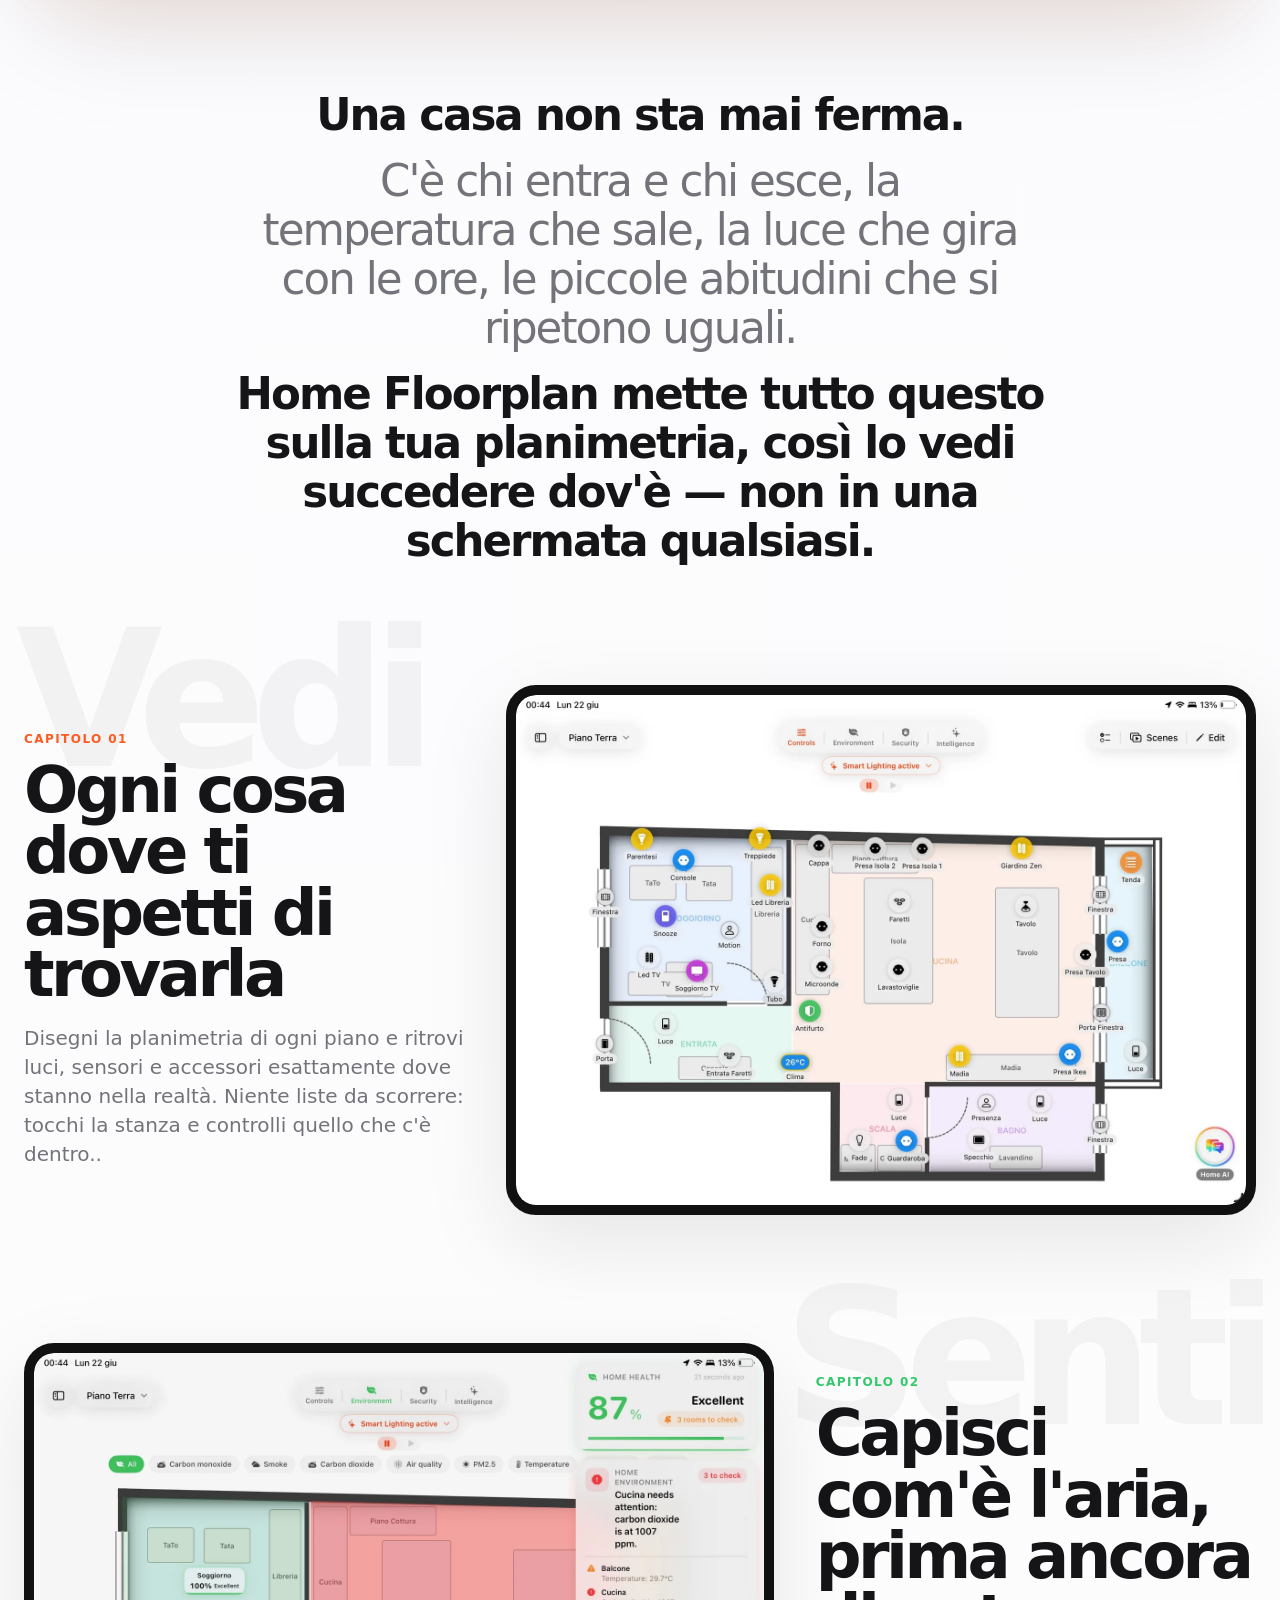
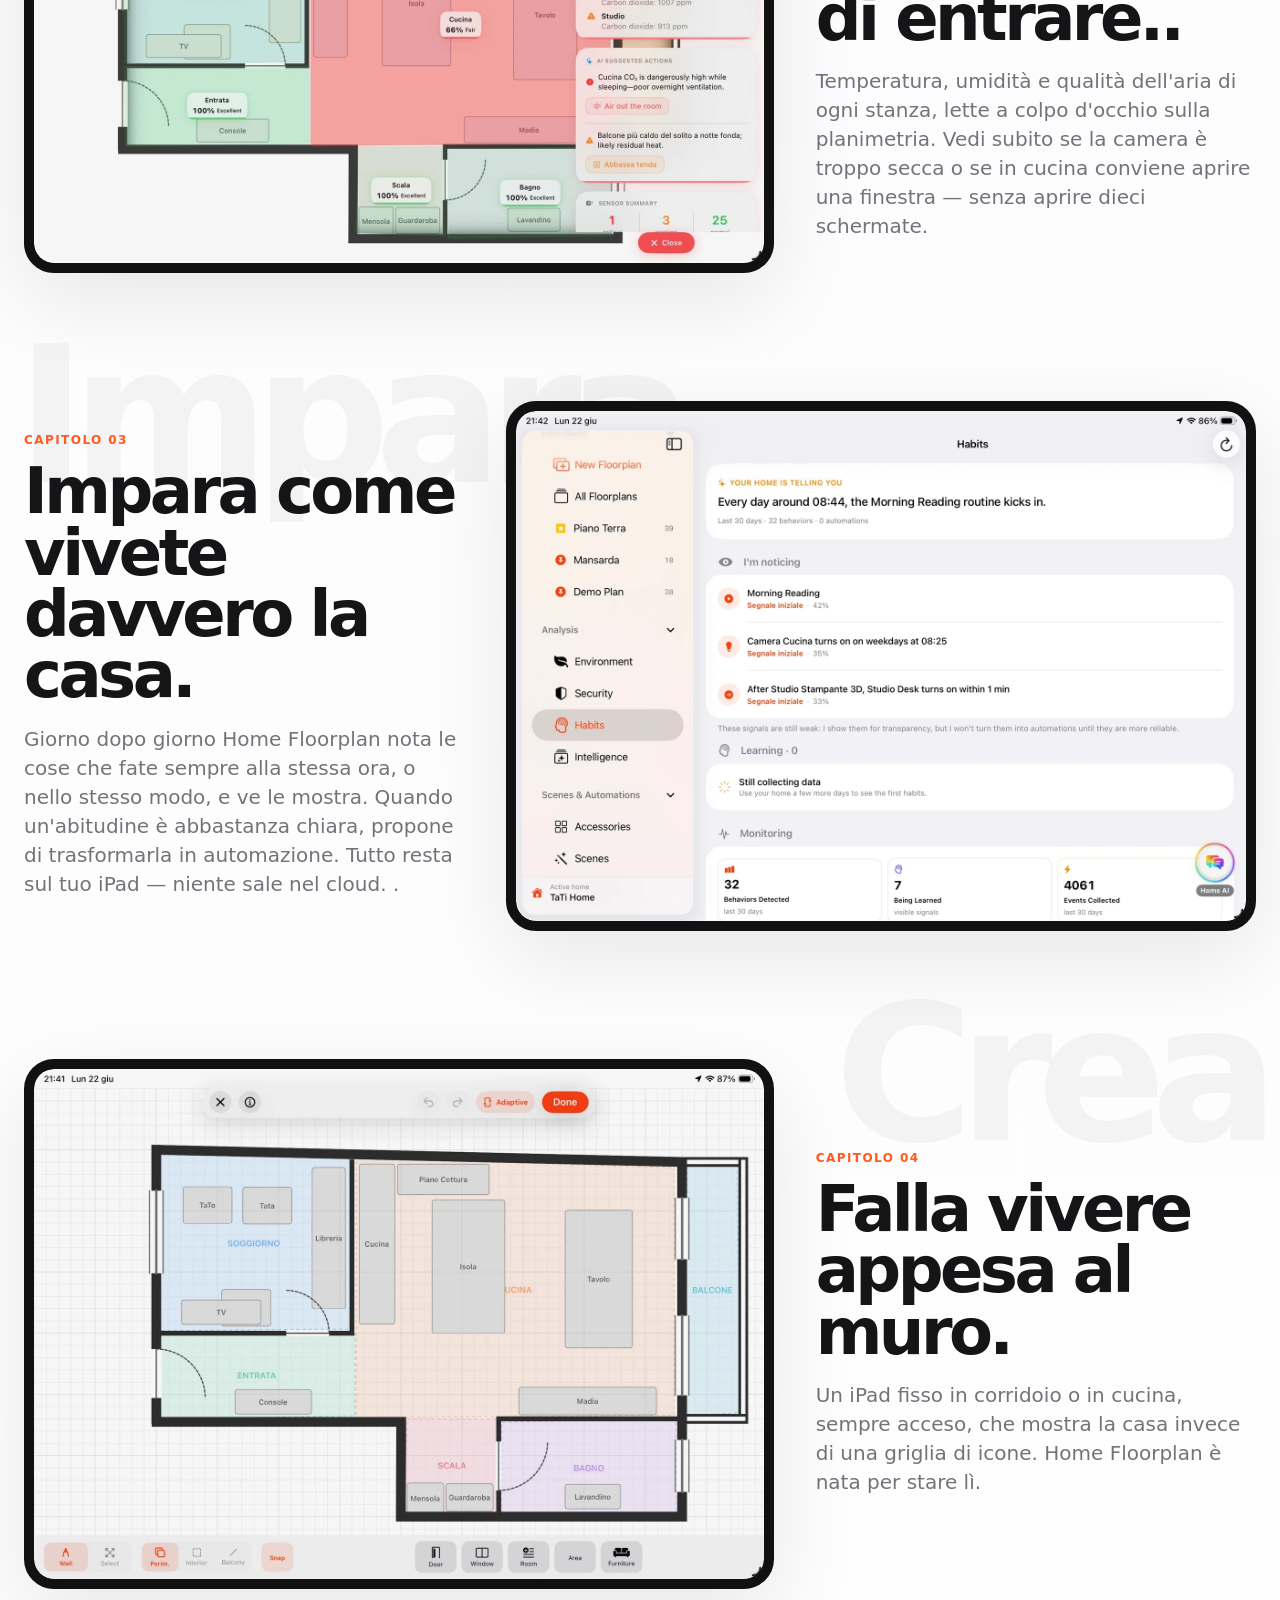
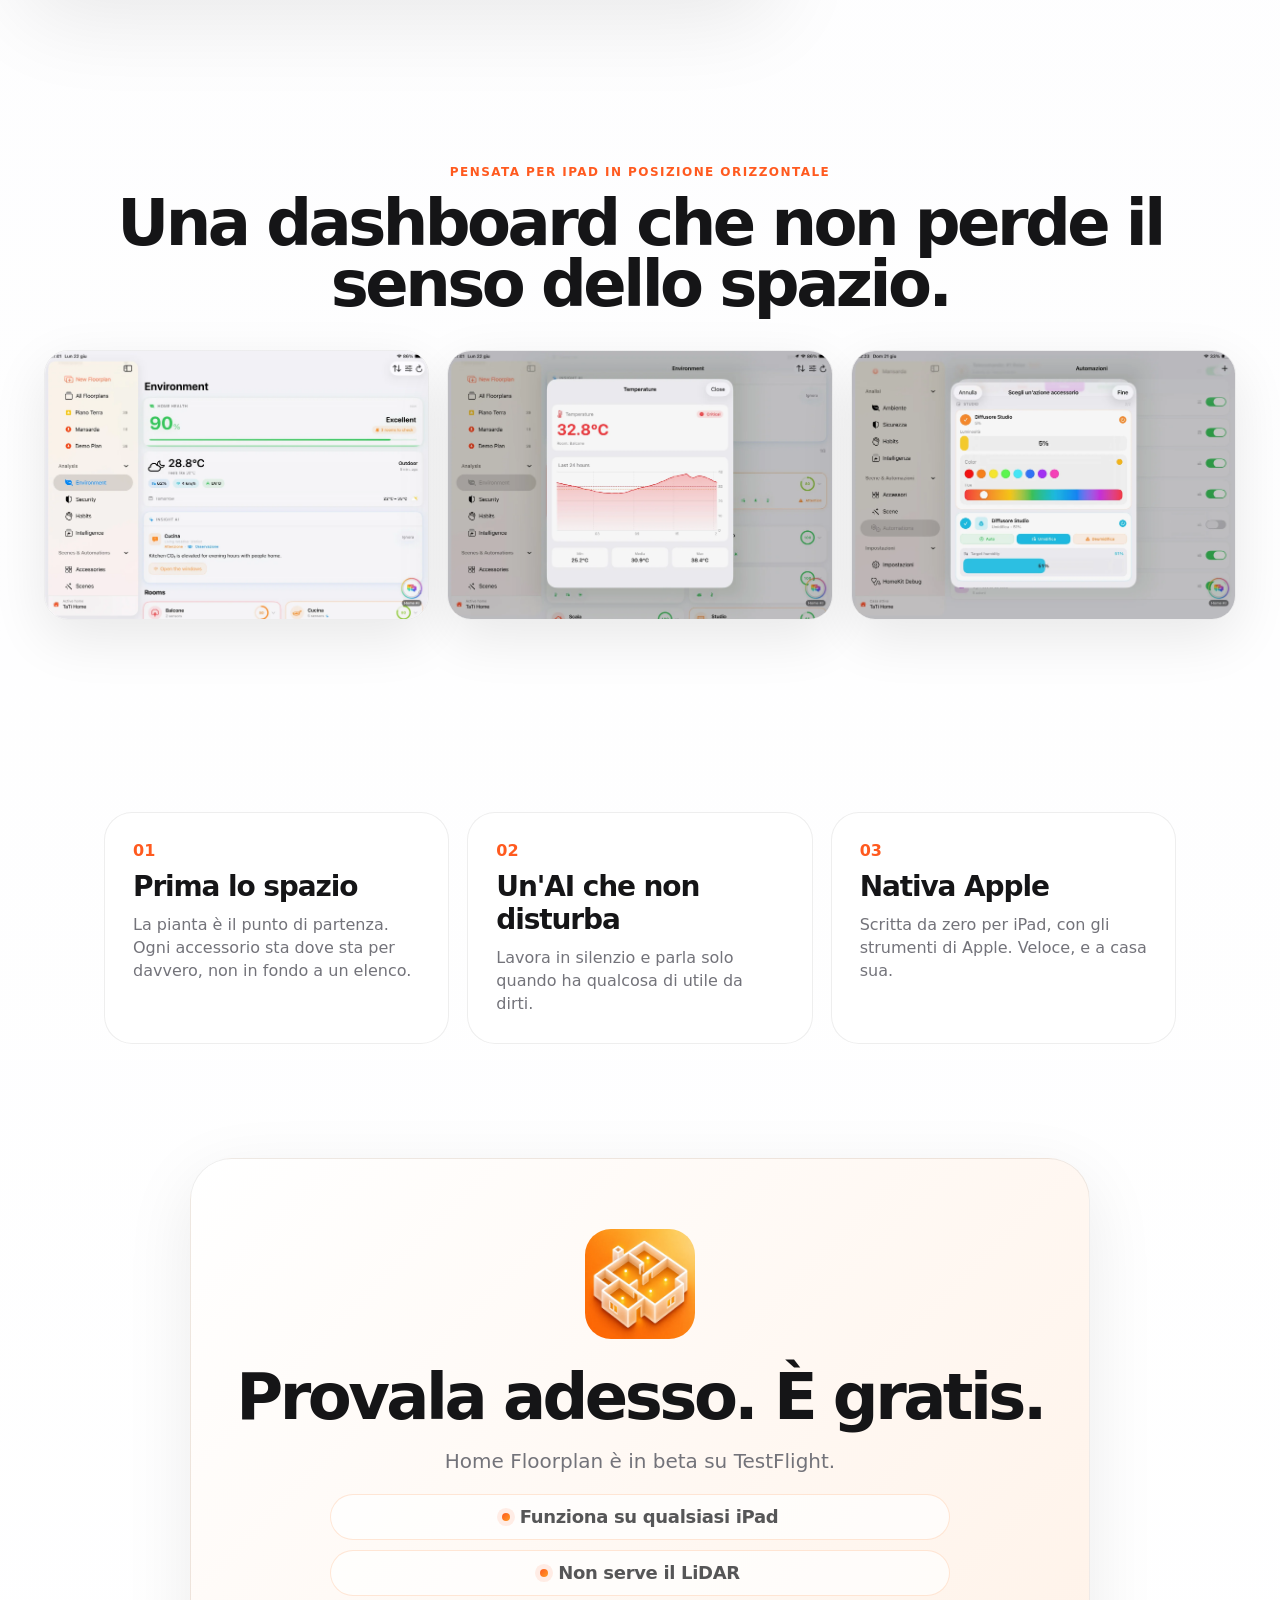
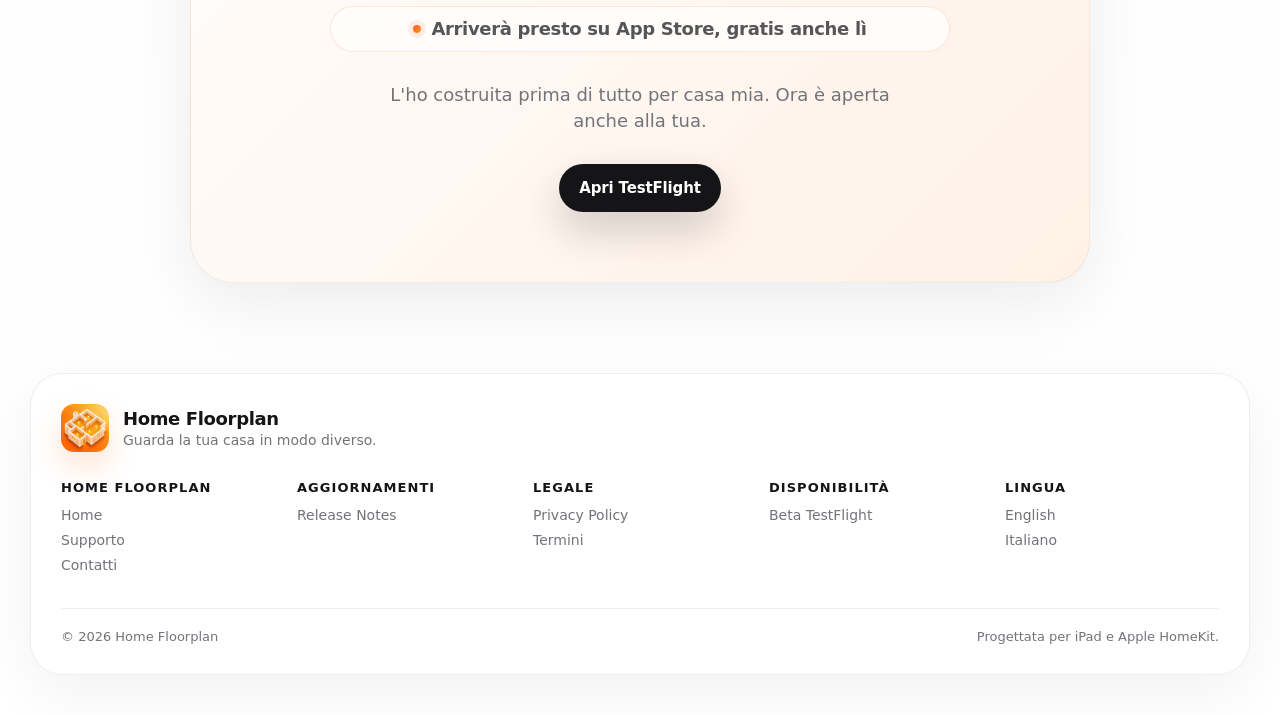
==== commit cff48e15: "Improve Italian manifesto readability" ====
--- a/it/index.html
+++ b/it/index.html
@@ -74,7 +74,9 @@
     </section>
 
     <section class="manifesto" data-reveal>
-      <p>Una casa non sta mai ferma. C'è chi entra e chi esce, la temperatura che sale, la luce che gira con le ore, le piccole abitudini che si ripetono uguali. Home Floorplan mette tutto questo sulla tua planimetria, così lo vedi succedere dov'è — non in una schermata qualsiasi.</p>
+      <p>Una casa non sta mai ferma.</p>
+      <p>C'è chi entra e chi esce, la temperatura che sale, la luce che gira con le ore, le piccole abitudini che si ripetono uguali.</p>
+      <p><strong>Home Floorplan mette tutto questo sulla tua planimetria, così lo vedi succedere dov'è — non in una schermata qualsiasi.</strong></p>
     </section>
 
     <section id="chapters" class="chapter chapter-see" data-reveal>
--- a/styles.css
+++ b/styles.css
@@ -138,18 +138,29 @@
 .orange { color: var(--orange); }
 .green { color: var(--green); }
 .manifesto {
-  max-width: 940px;
+  max-width: 860px;
   margin: 54px auto 96px;
   padding: 0 24px;
   text-align: center;
 }
 .manifesto p {
-  font-size: clamp(28px, 4.4vw, 58px);
-  line-height: 1.03;
-  letter-spacing: -.055em;
-  margin: 0 0 18px;
-}
-.manifesto p:first-child { color: var(--muted); }
+  font-size: clamp(25px, 3.4vw, 48px);
+  line-height: 1.12;
+  letter-spacing: -.045em;
+  margin: 0 auto 18px;
+}
+.manifesto p:first-child {
+  color: var(--ink);
+  font-weight: 820;
+}
+.manifesto p:nth-child(2) {
+  max-width: 760px;
+  color: var(--muted);
+}
+.manifesto p:last-child {
+  max-width: 820px;
+  color: var(--ink);
+}
 .chapter {
   max-width: 1320px;
   margin: 0 auto 80px;
@@ -309,6 +320,7 @@
 }
 @media (max-width: 900px) {
   .manifesto { margin: 36px auto 64px; }
+  .manifesto p { font-size: clamp(27px, 8vw, 38px); line-height: 1.16; letter-spacing: -.04em; margin-bottom: 16px; }
   .chapter, .chapter.reverse { grid-template-columns: 1fr; gap: 22px; margin-bottom: 54px; }
   .chapter.reverse .chapter-copy, .chapter.reverse .chapter-device { grid-column: auto; grid-row: auto; }
   .chapter-word { position: relative; top: auto; left: auto; right: auto; font-size: 74px; margin-bottom: -6px; }
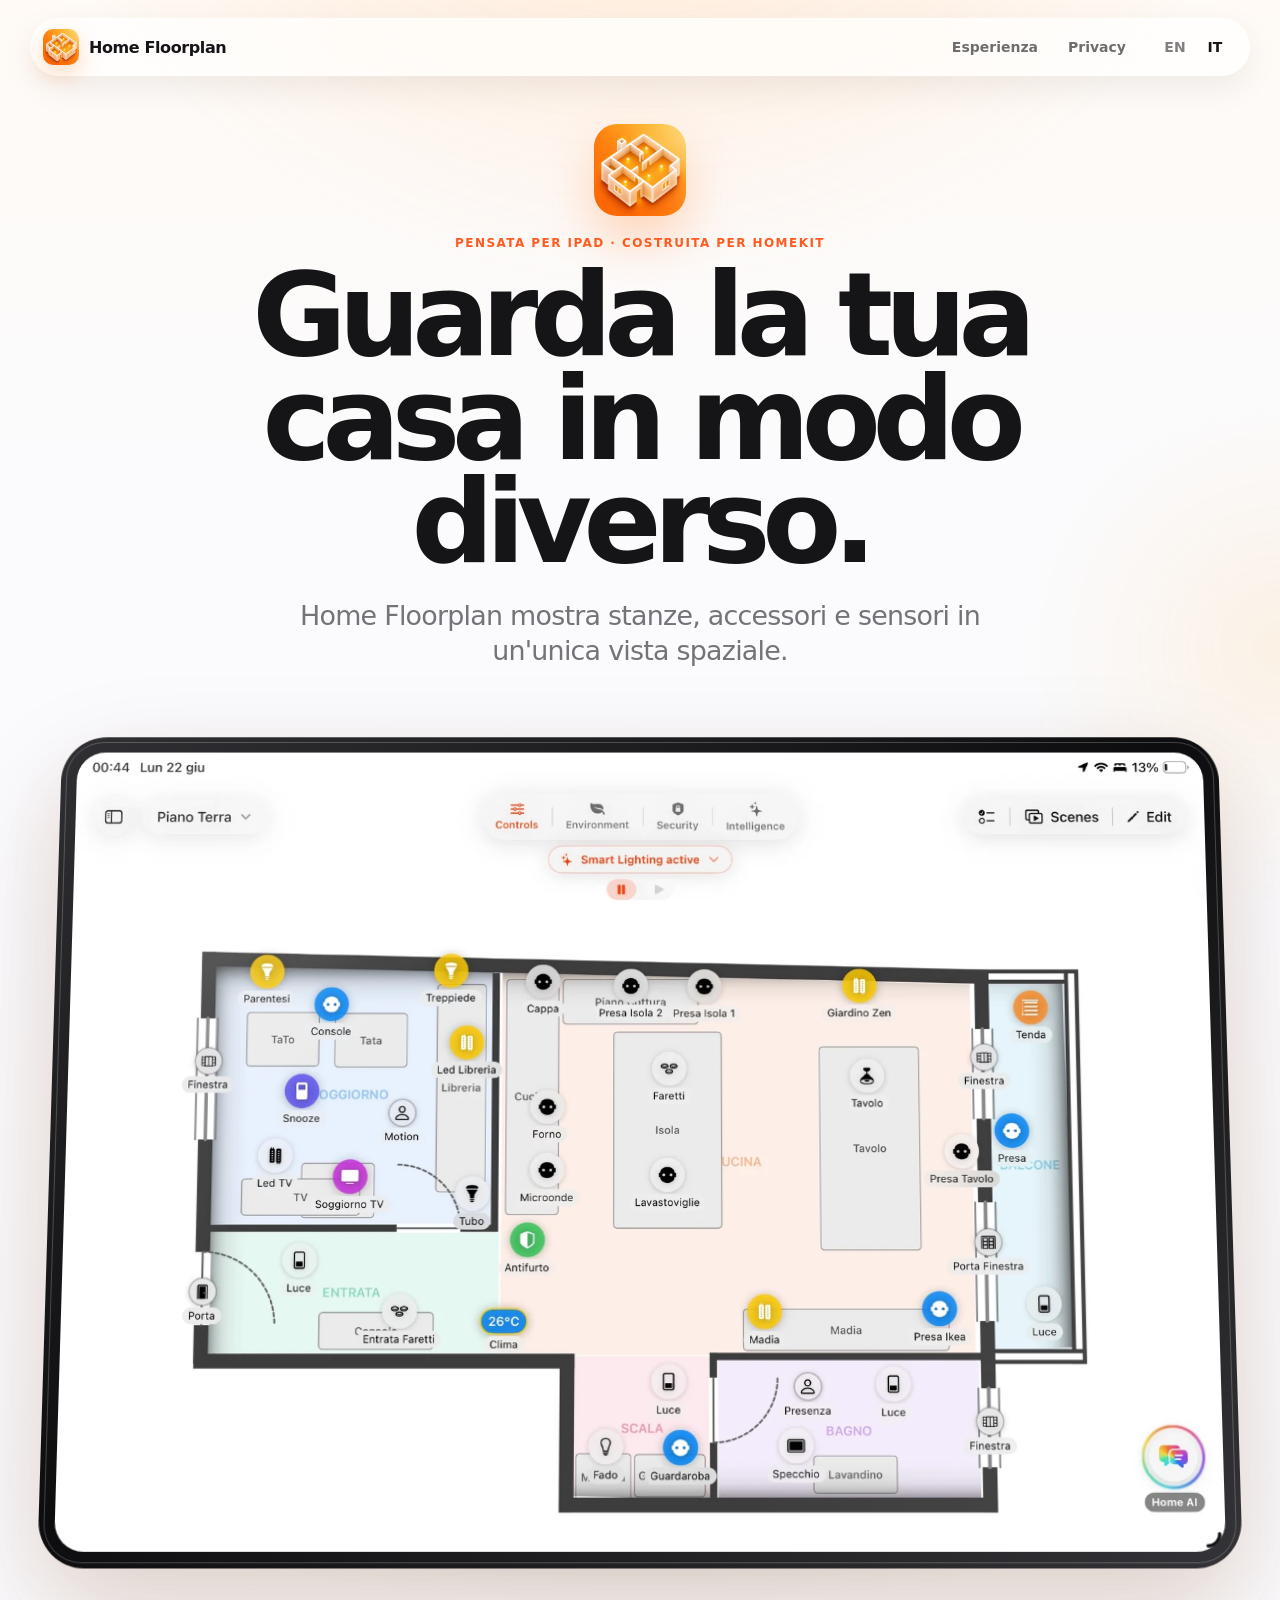
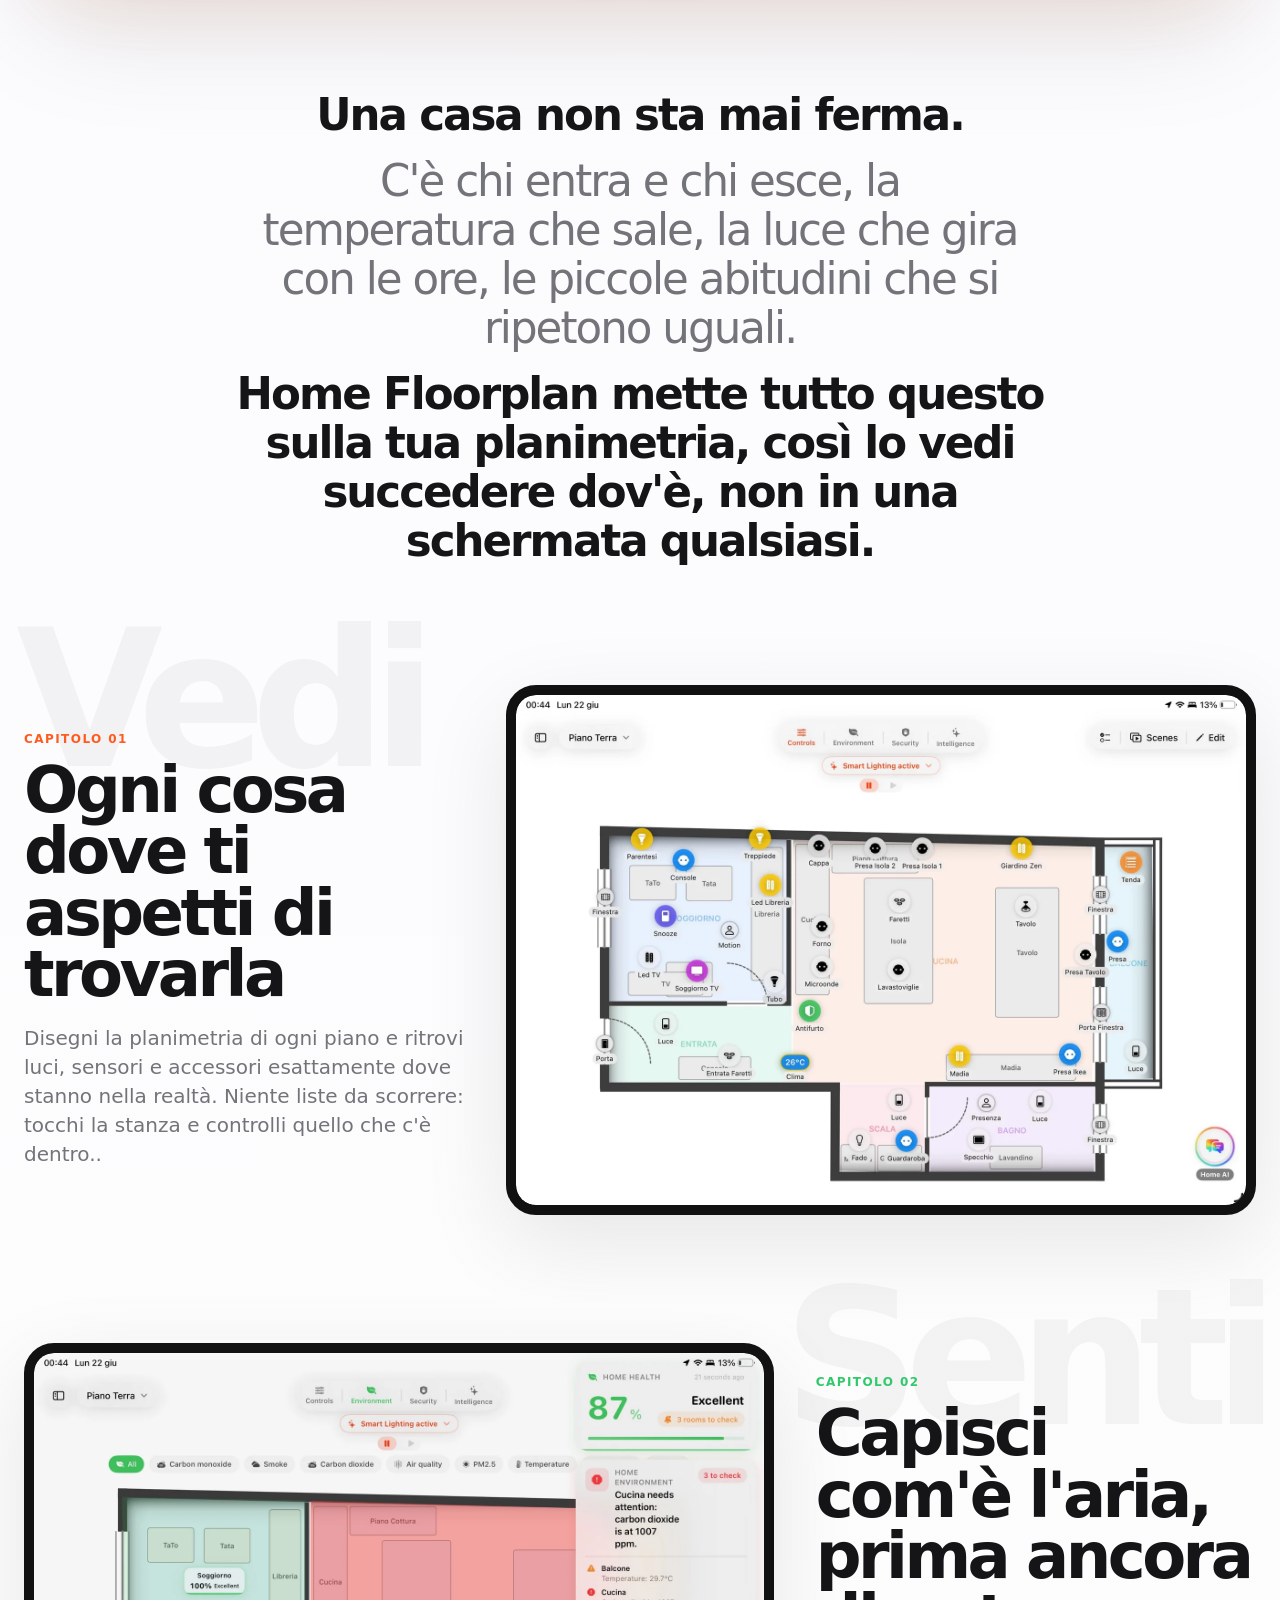
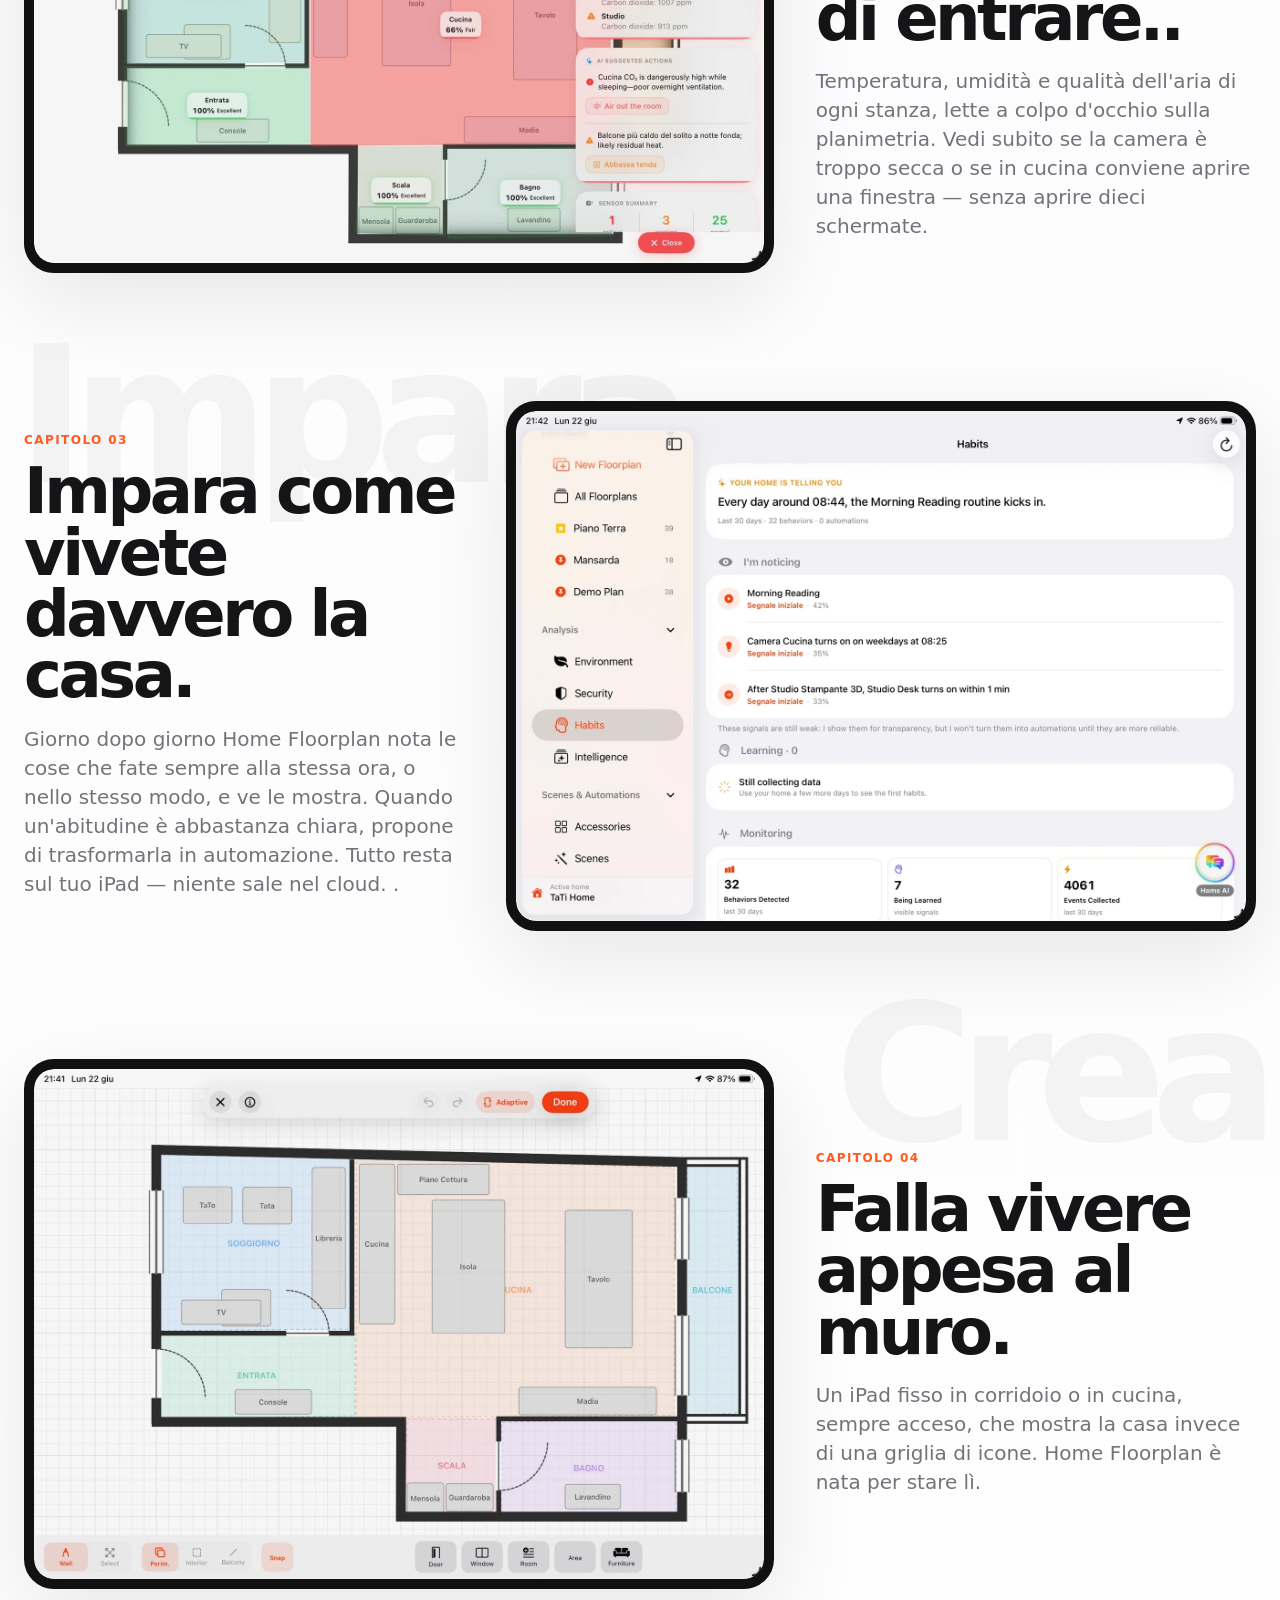
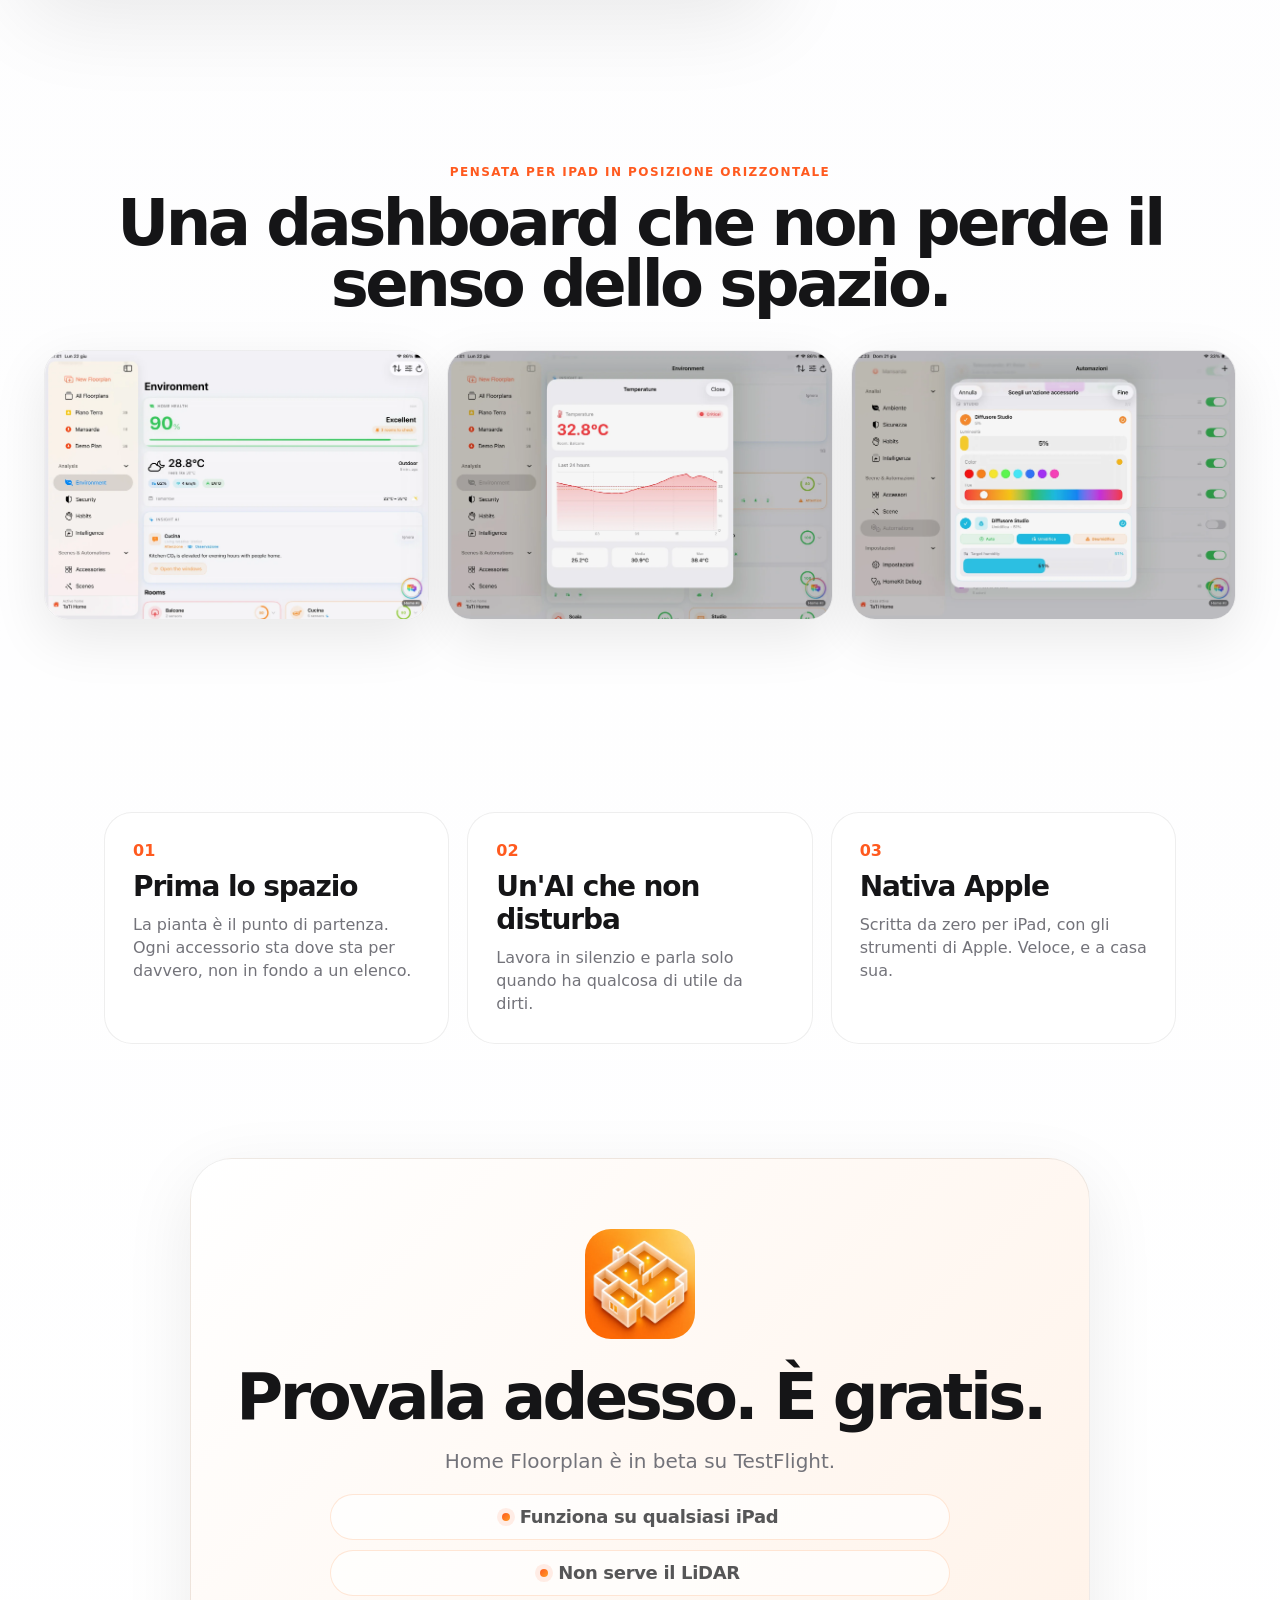
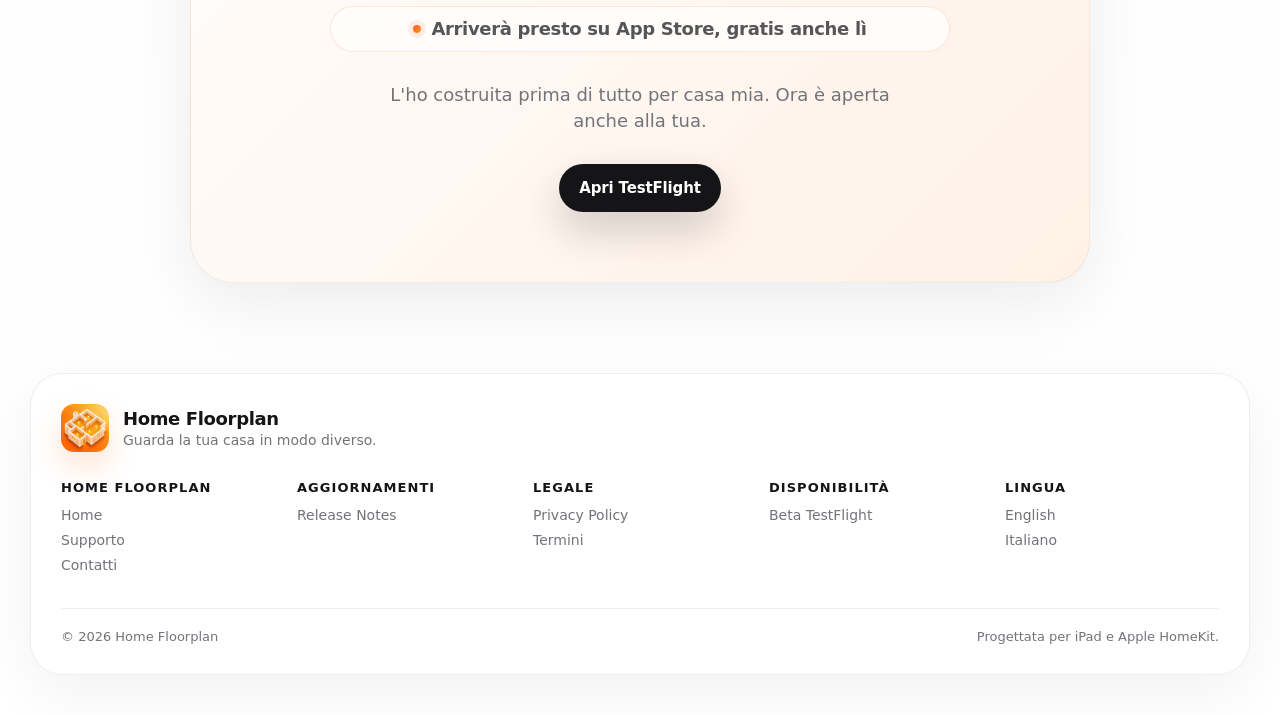
==== commit 770081cf: "Replace Italian manifesto dash with comma" ====
--- a/it/index.html
+++ b/it/index.html
@@ -76,7 +76,7 @@
     <section class="manifesto" data-reveal>
       <p>Una casa non sta mai ferma.</p>
       <p>C'è chi entra e chi esce, la temperatura che sale, la luce che gira con le ore, le piccole abitudini che si ripetono uguali.</p>
-      <p><strong>Home Floorplan mette tutto questo sulla tua planimetria, così lo vedi succedere dov'è — non in una schermata qualsiasi.</strong></p>
+      <p><strong>Home Floorplan mette tutto questo sulla tua planimetria, così lo vedi succedere dov'è, non in una schermata qualsiasi.</strong></p>
     </section>
 
     <section id="chapters" class="chapter chapter-see" data-reveal>
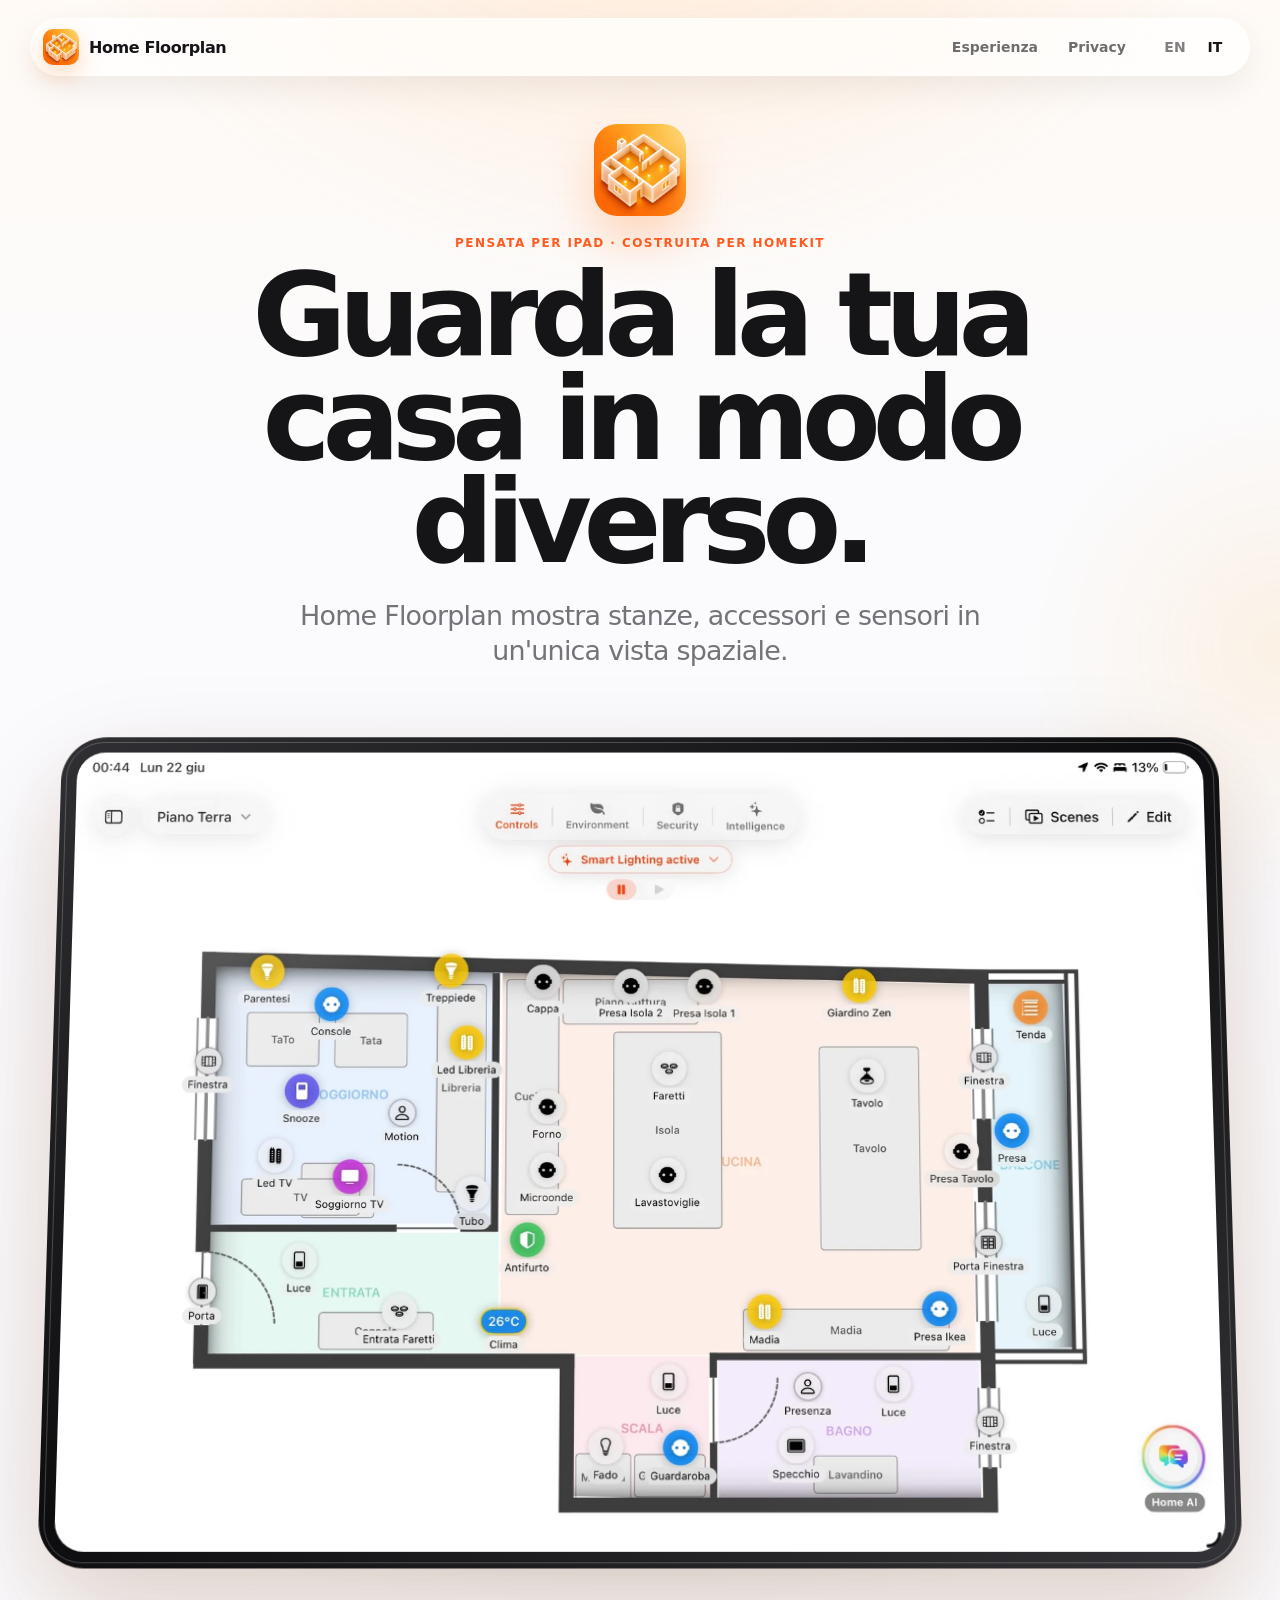
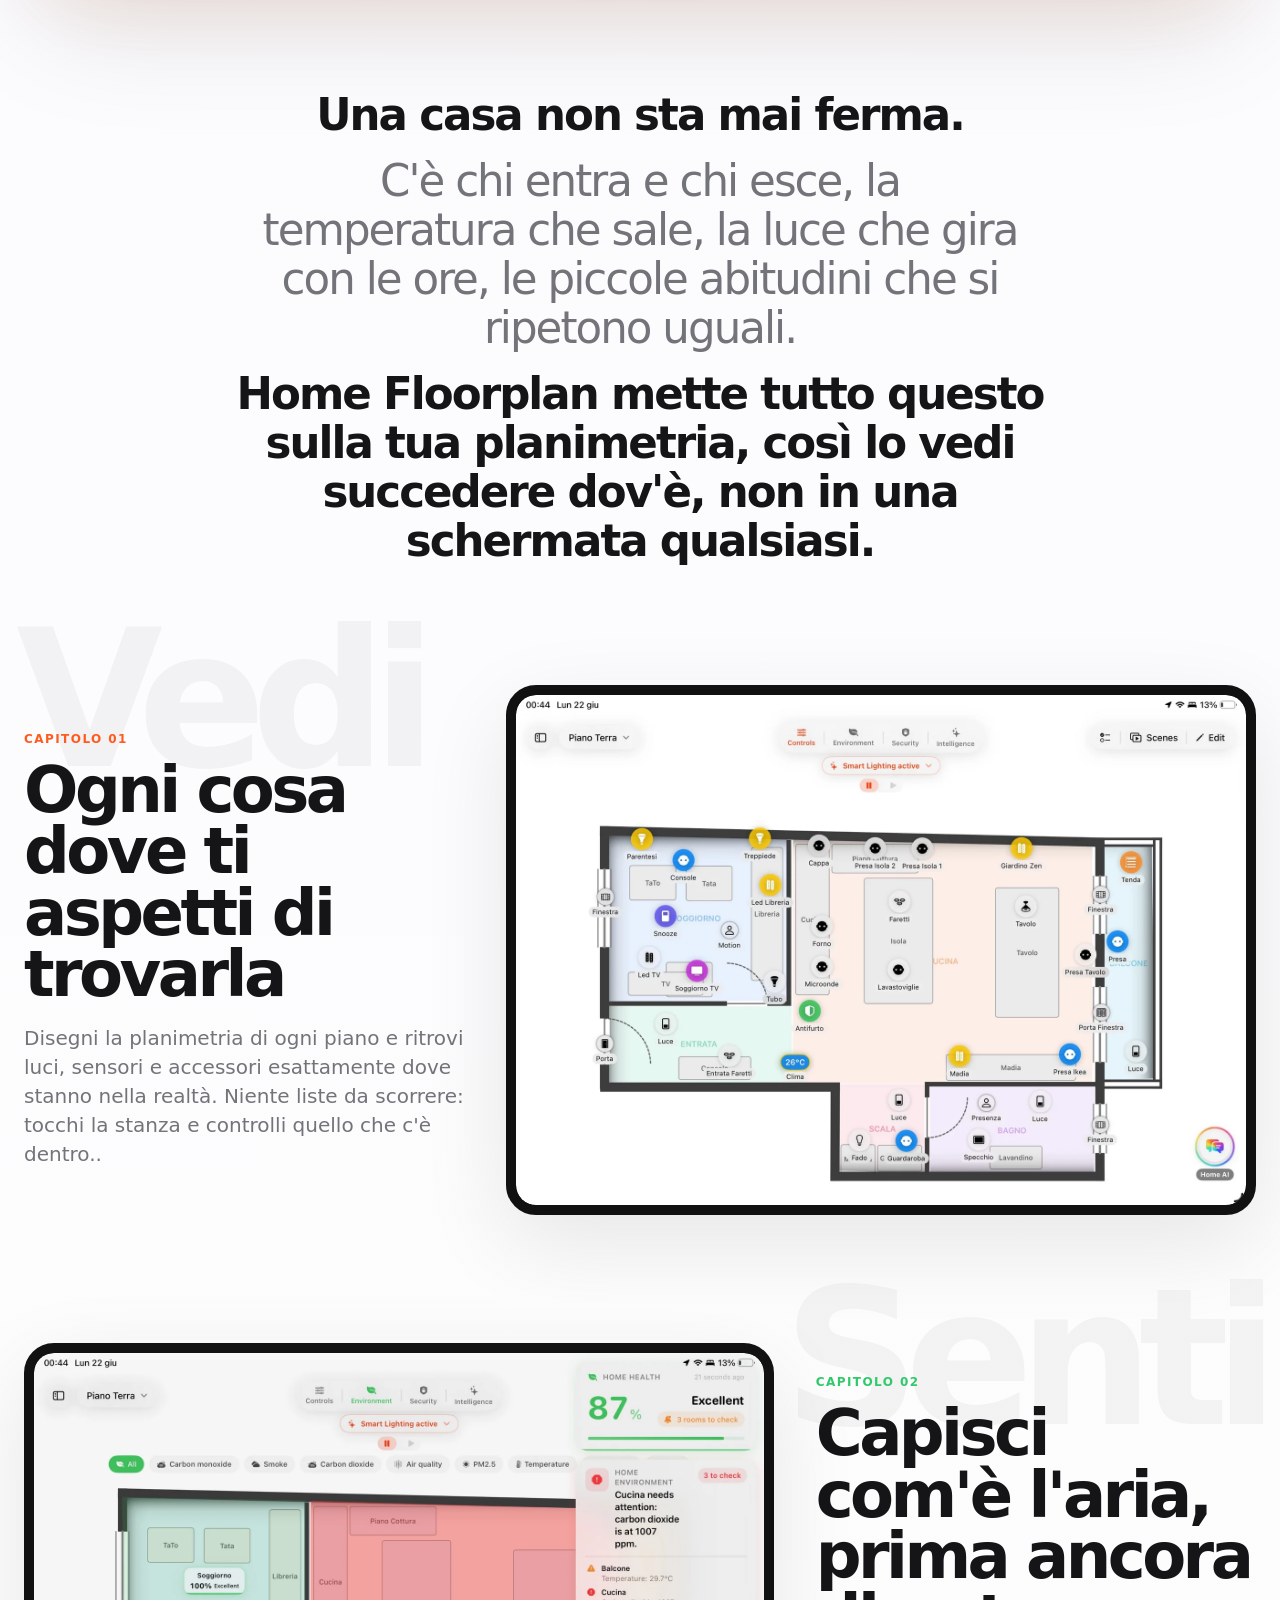
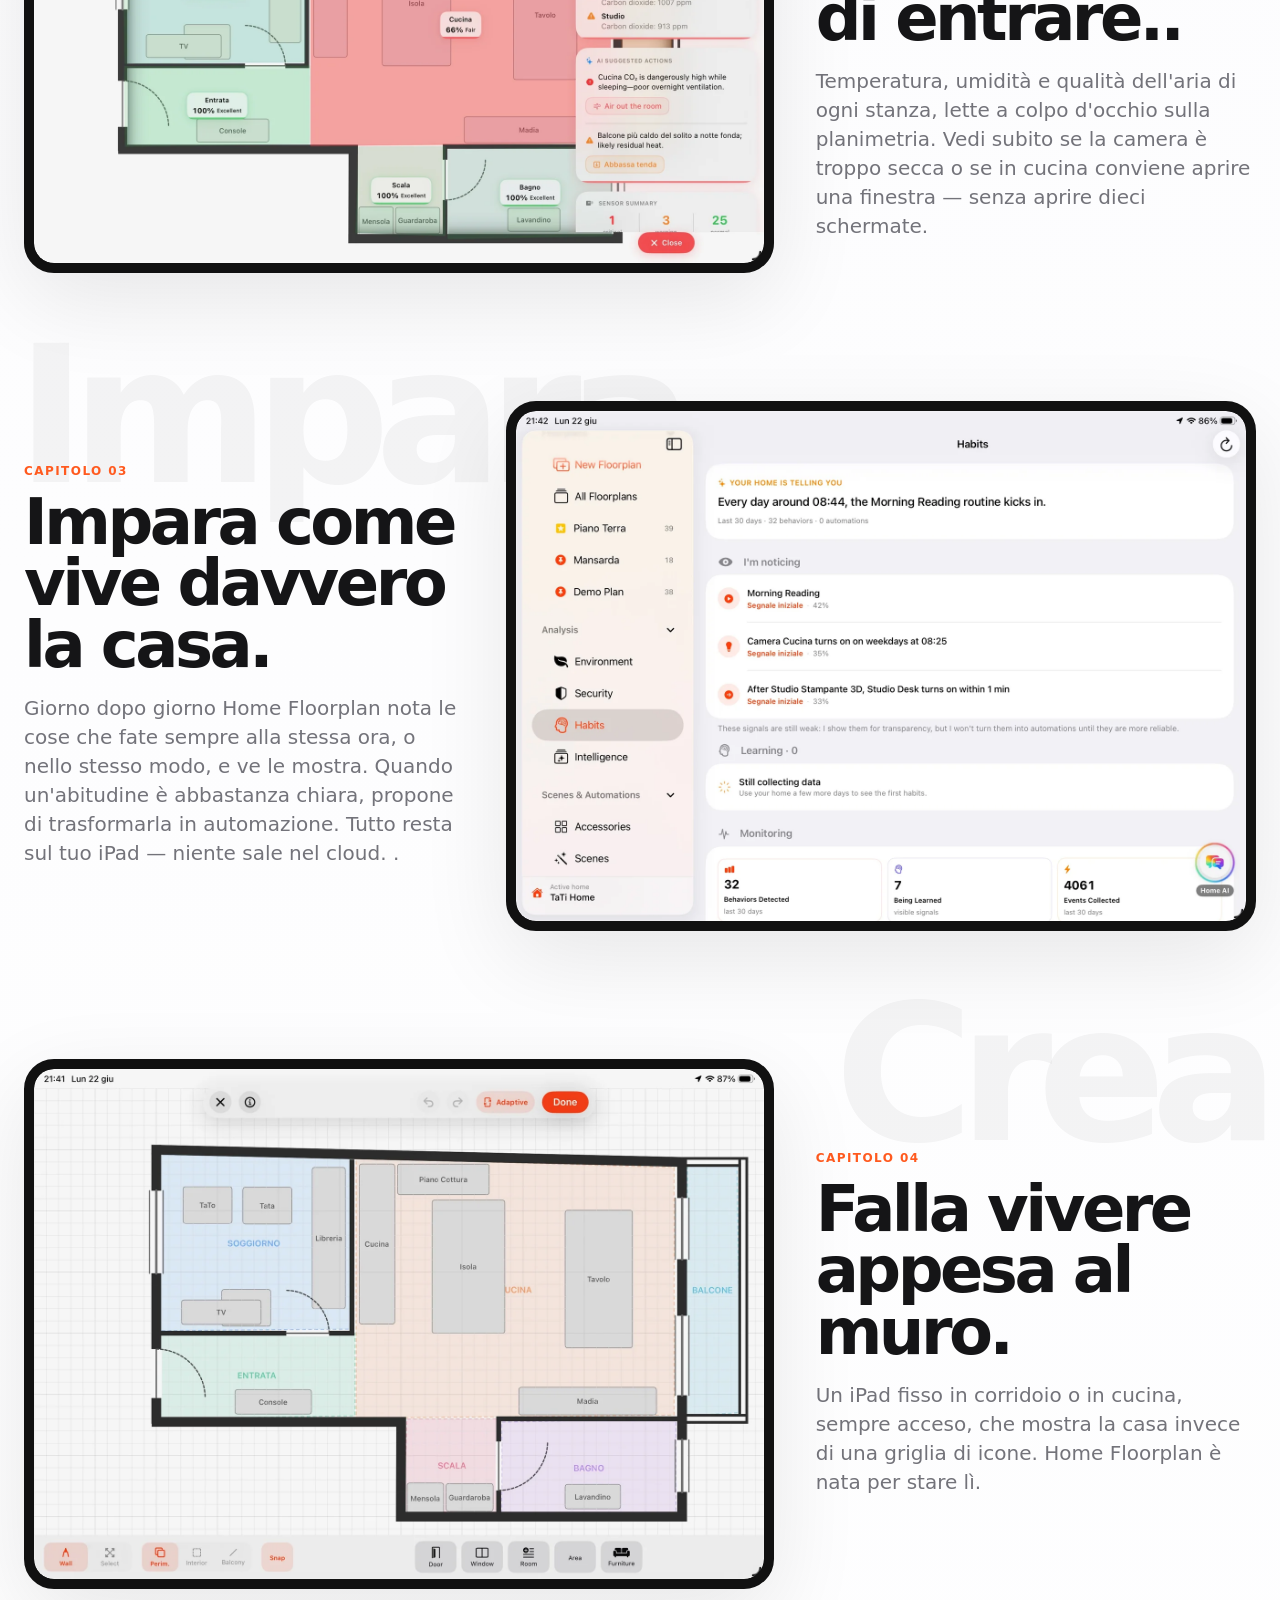
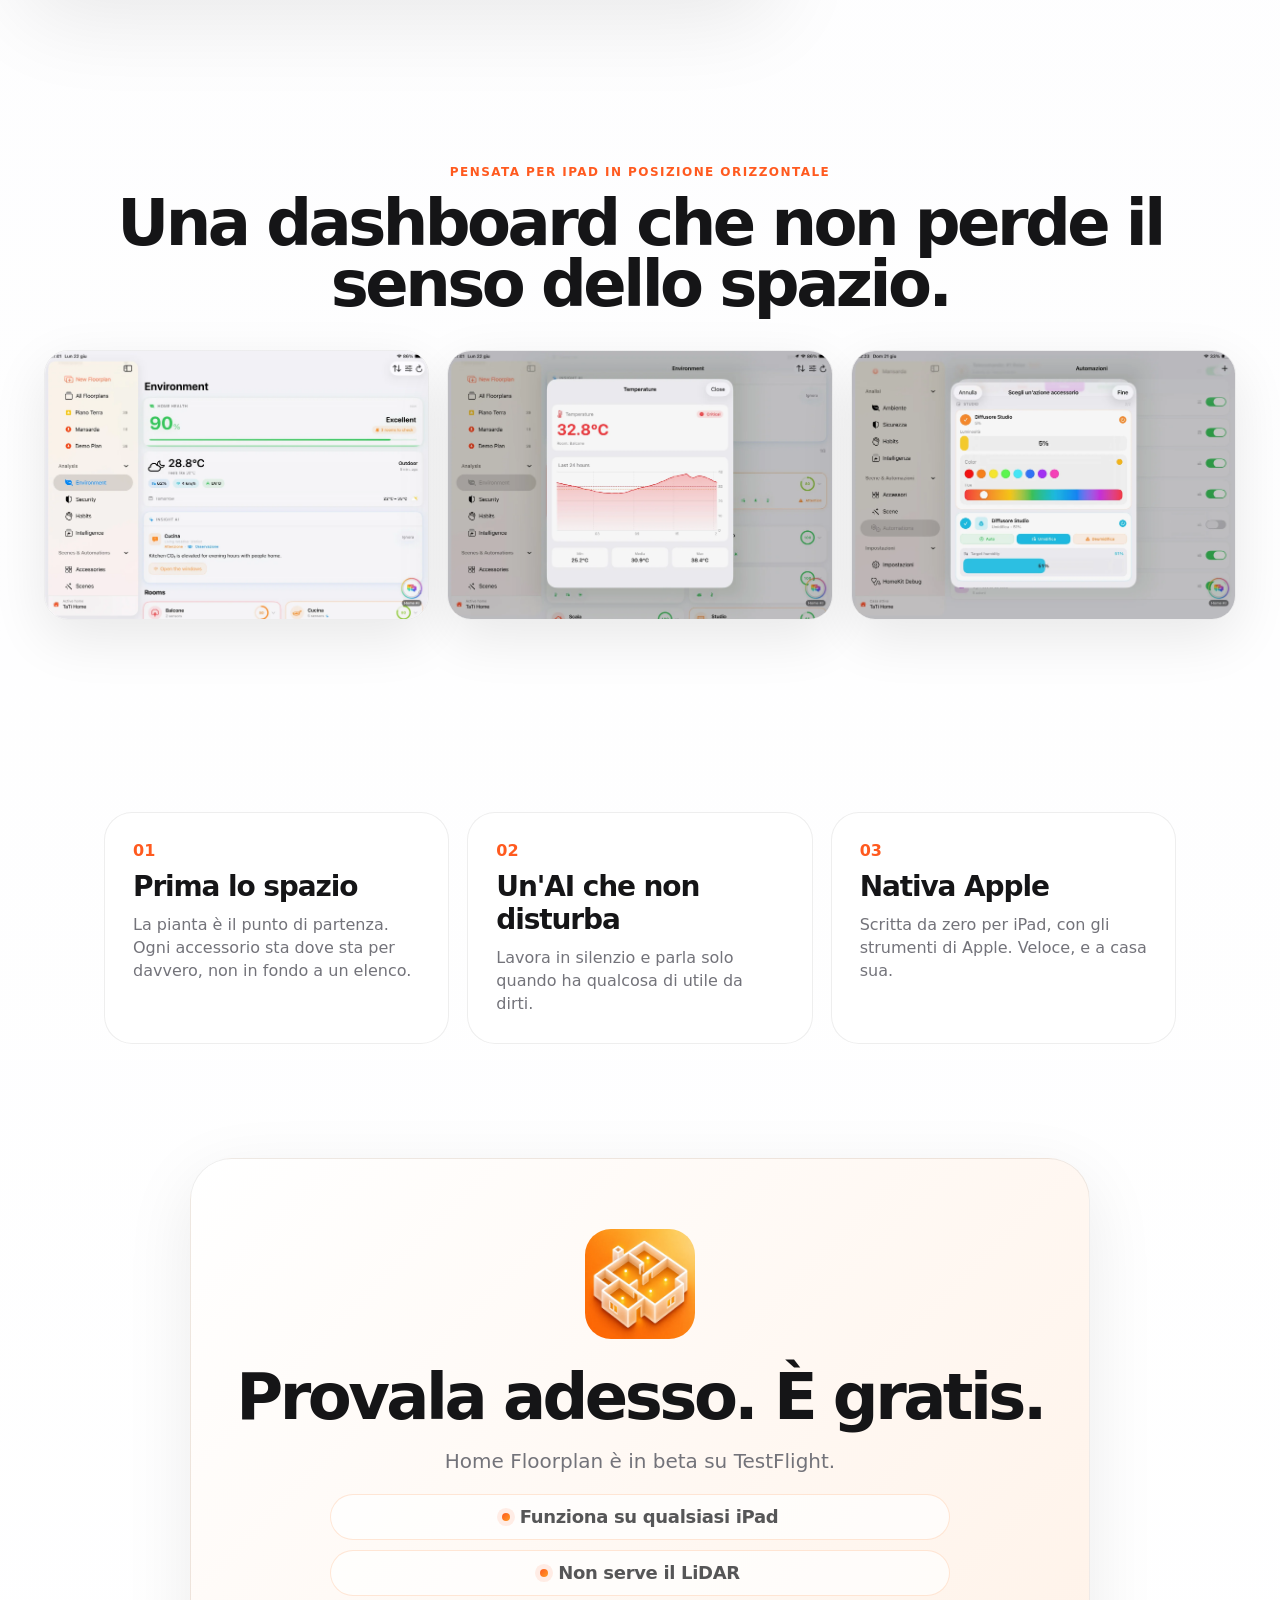
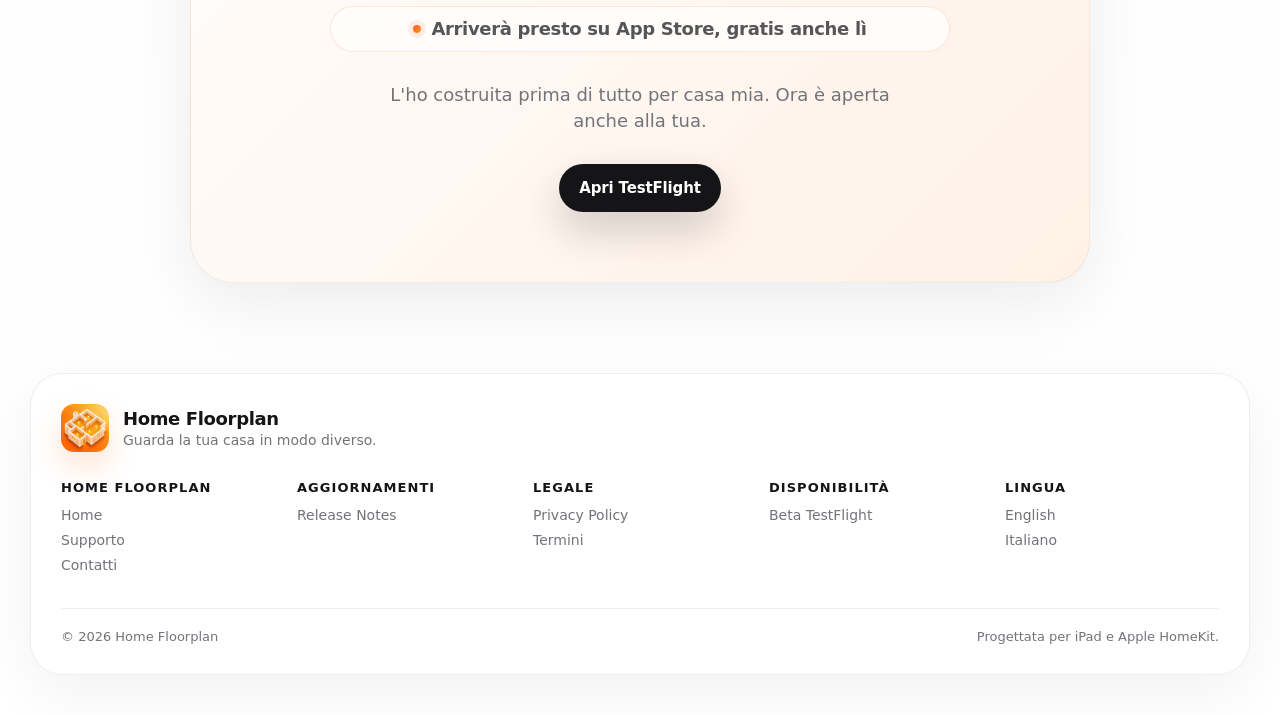
==== commit a9a426e1: "Fix Italian chapter three headline" ====
--- a/it/index.html
+++ b/it/index.html
@@ -103,7 +103,7 @@
       <div class="chapter-word">Impara</div>
       <div class="chapter-copy">
         <p class="eyebrow orange">Capitolo 03</p>
-        <h2>Impara come vivete davvero la casa.</h2>
+        <h2>Impara come vive davvero la casa.</h2>
         <p>Giorno dopo giorno Home Floorplan nota le cose che fate sempre alla stessa ora, o nello stesso modo, e ve le mostra. Quando un'abitudine è abbastanza chiara, propone di trasformarla in automazione. Tutto resta sul tuo iPad — niente sale nel cloud. .</p>
       </div>
       <div class="ipad-frame chapter-device"><img src="../assets/screens/habits.webp" alt="Analisi delle abitudini della casa"></div>
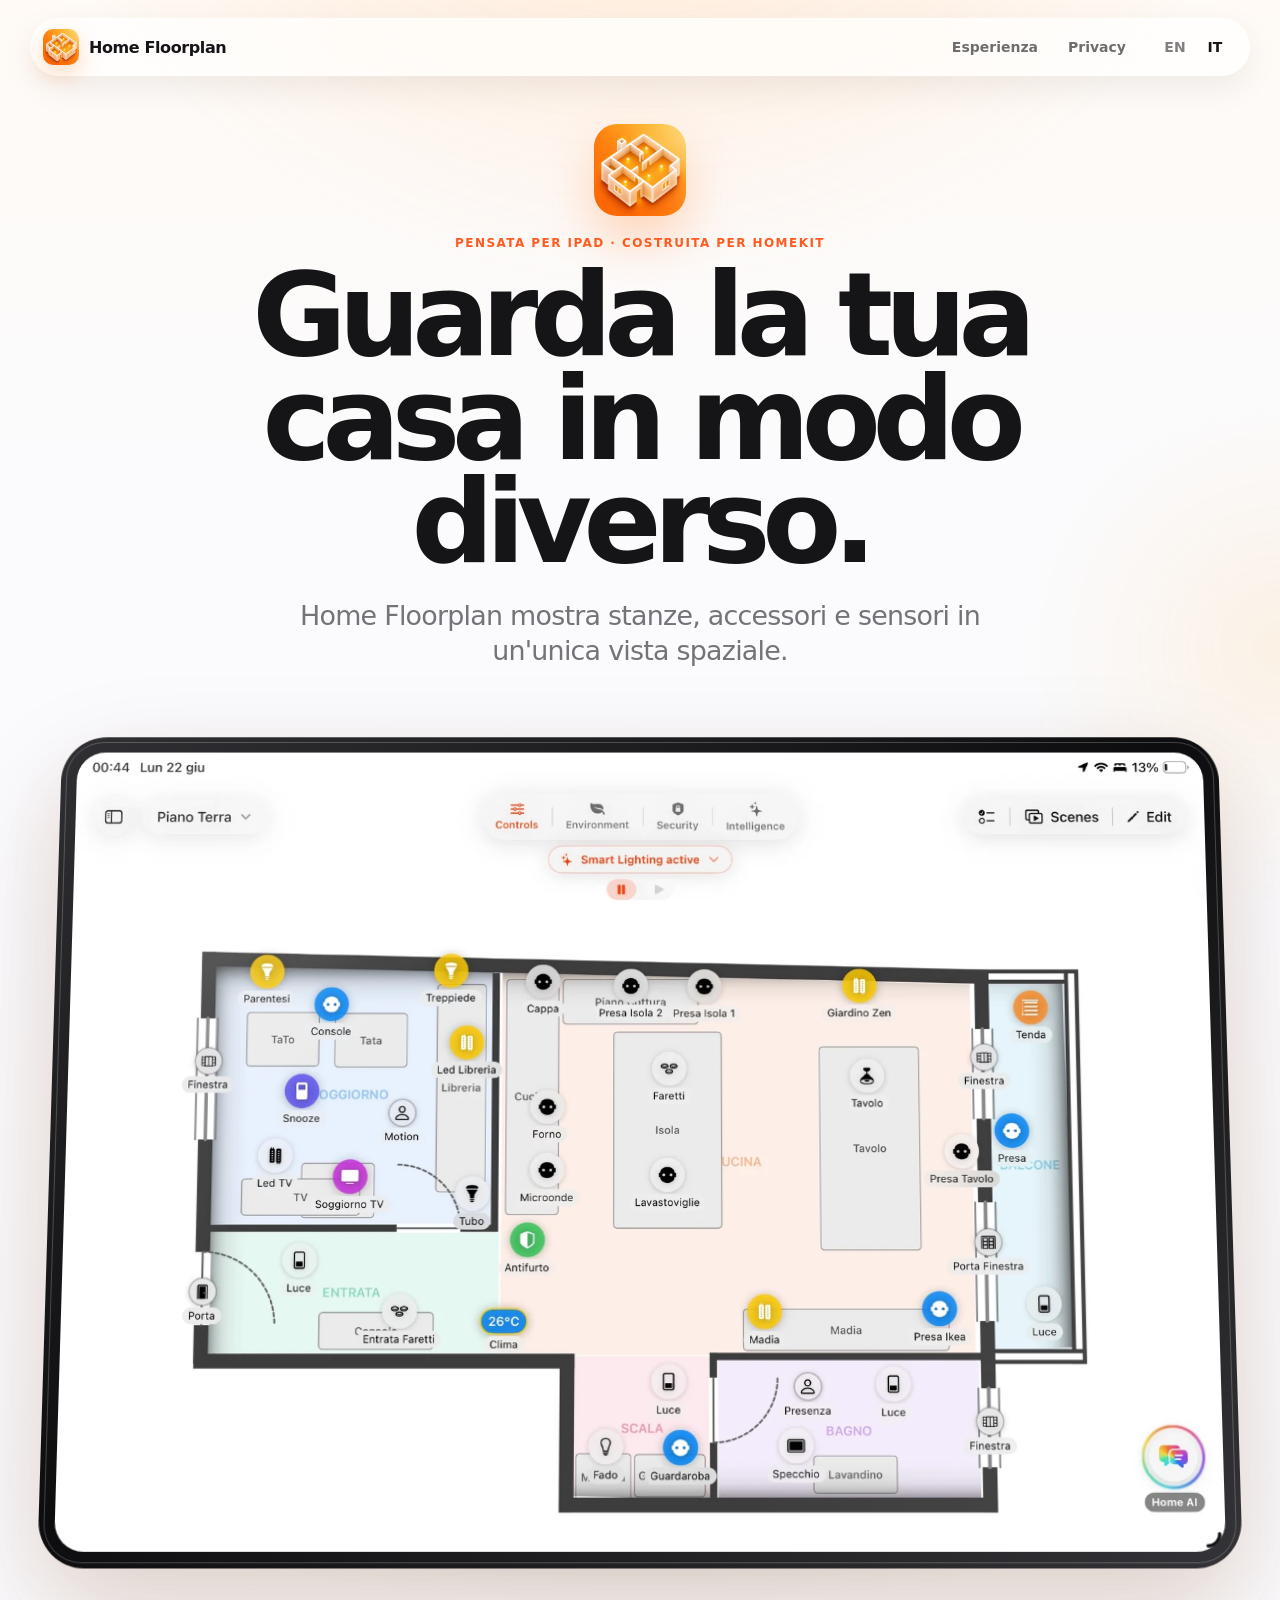
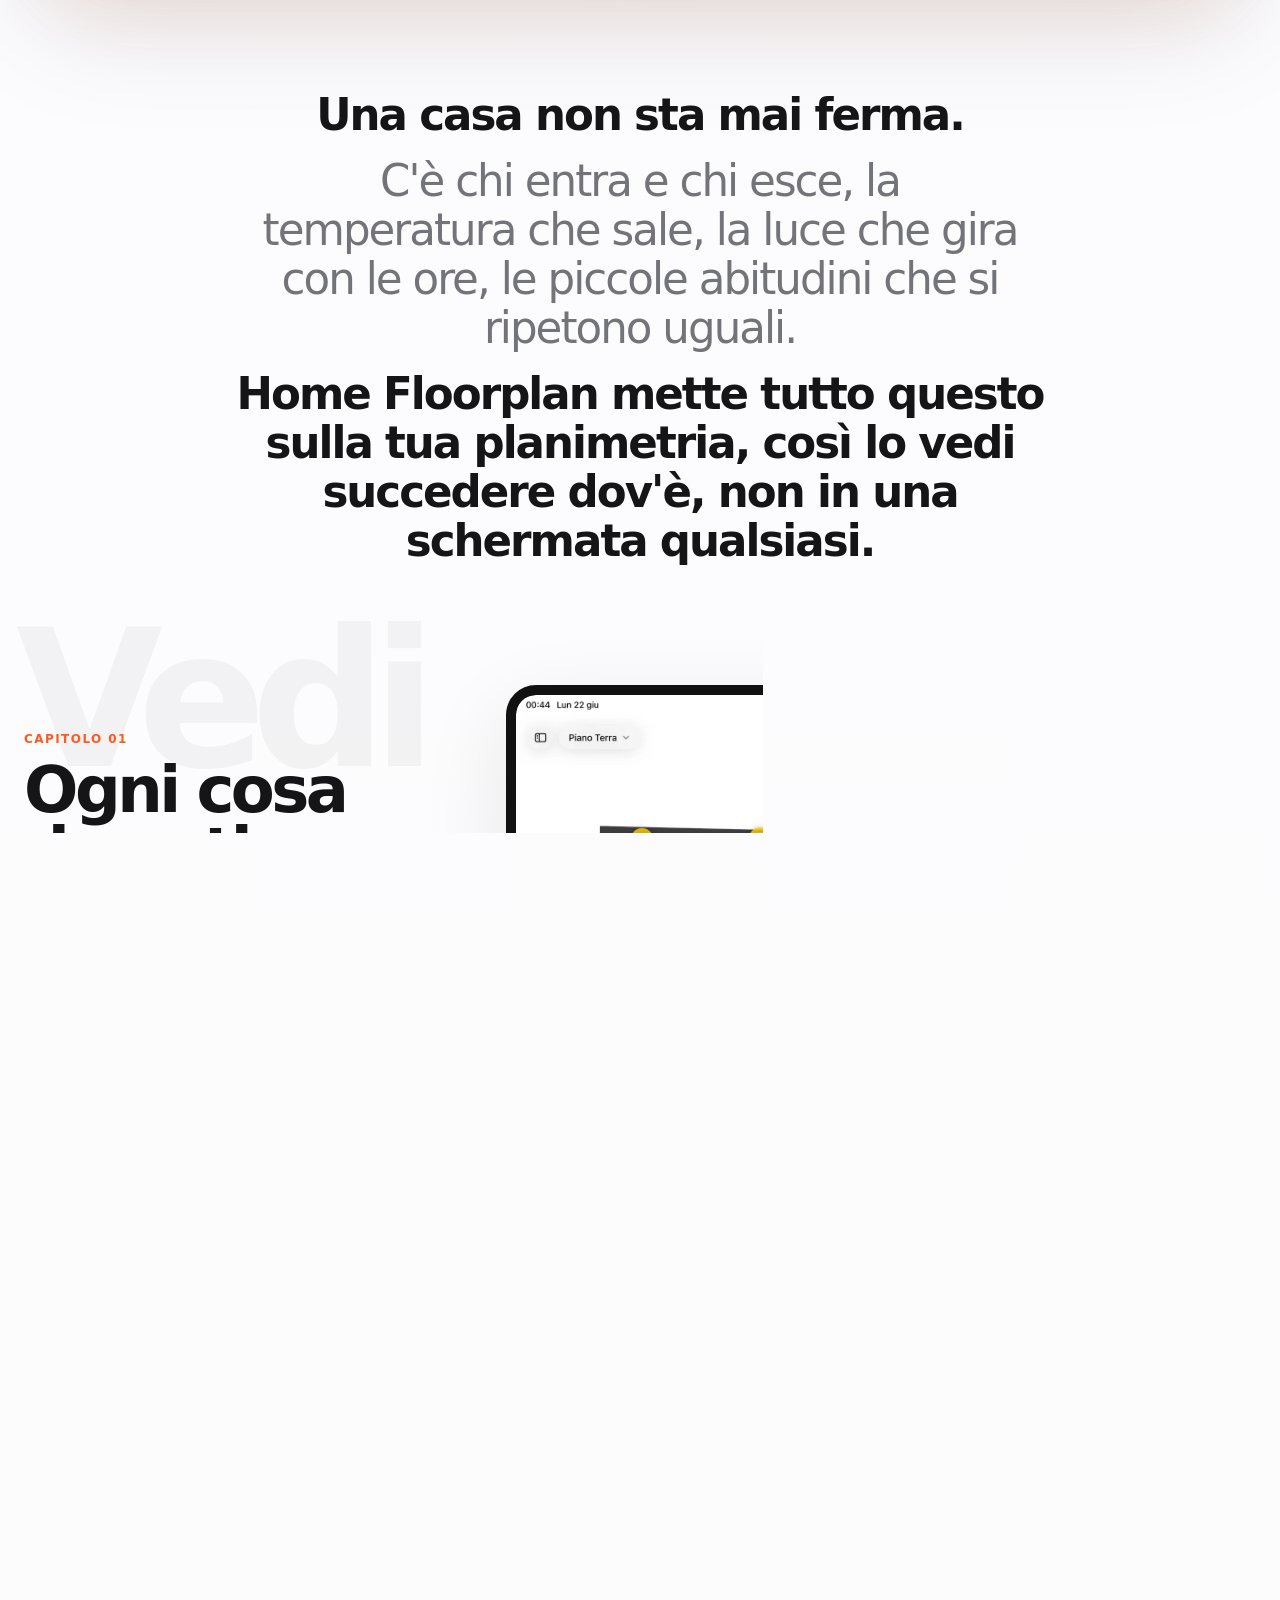
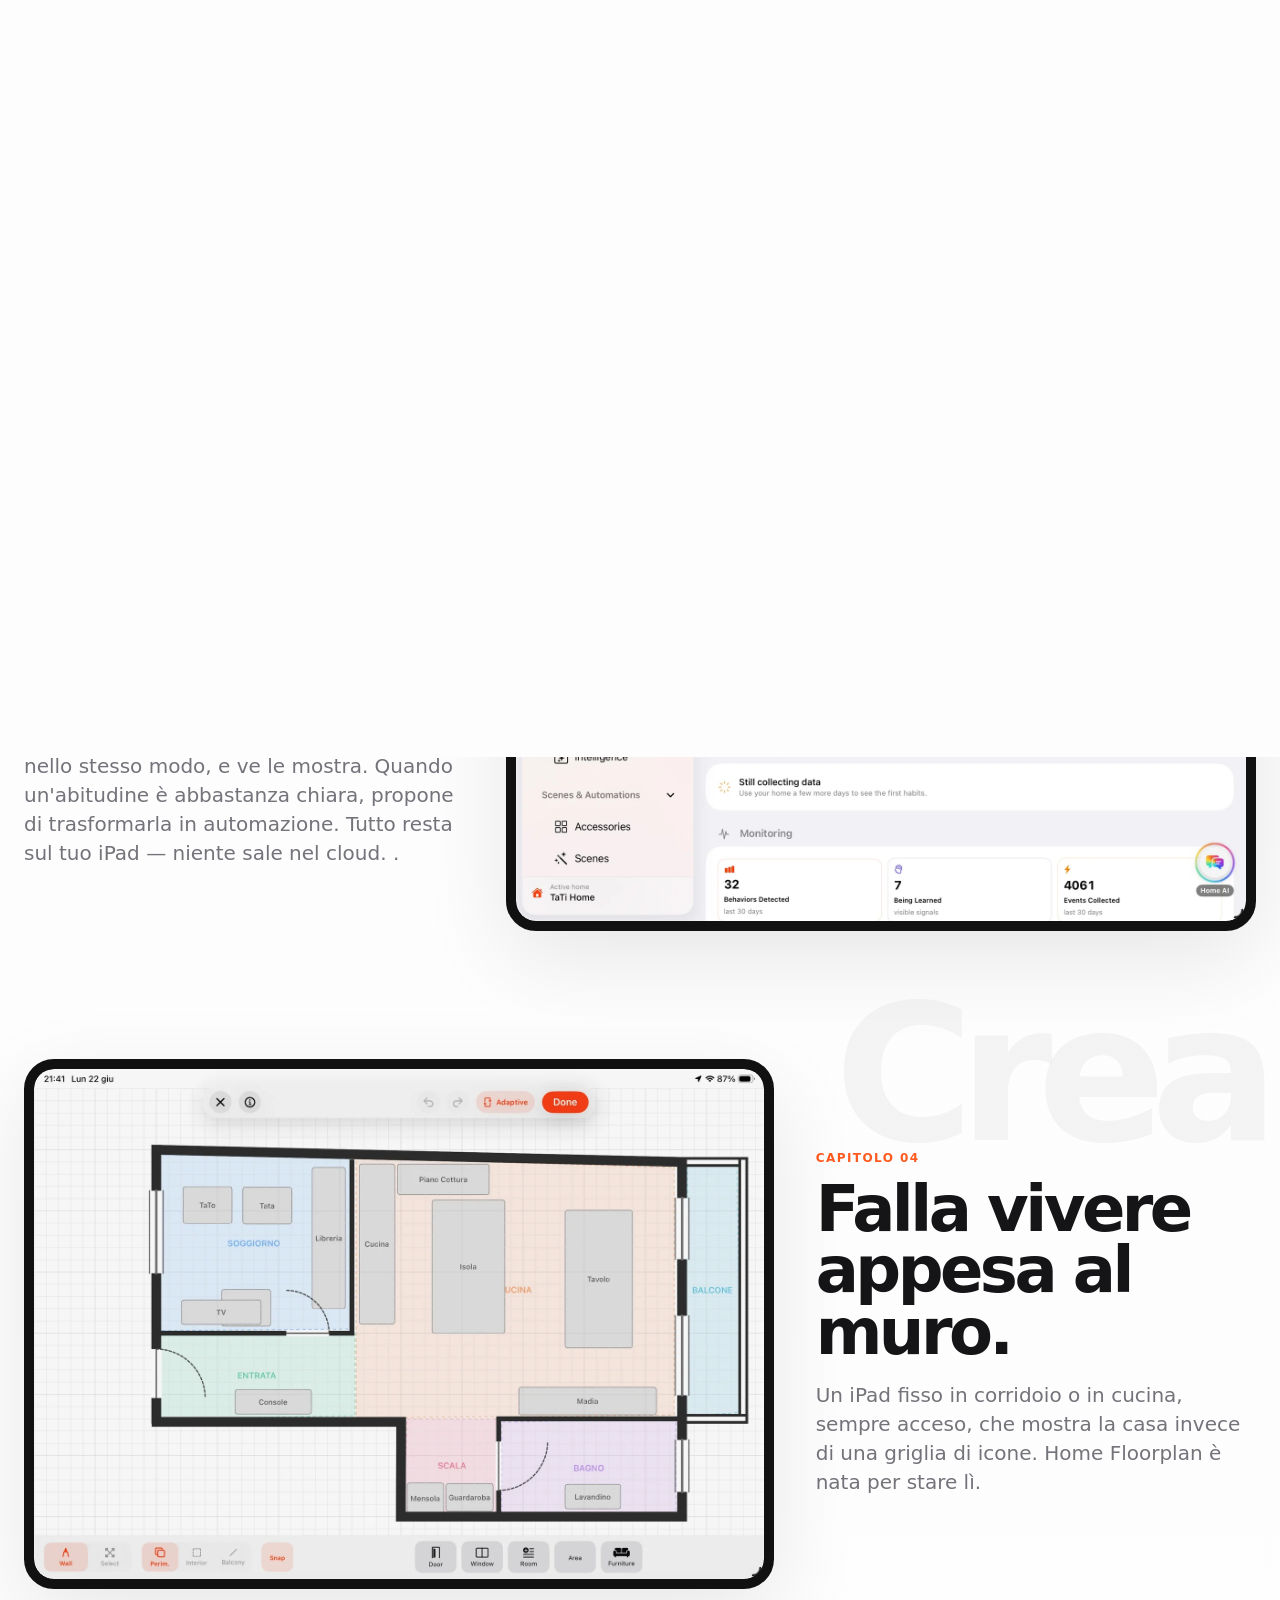
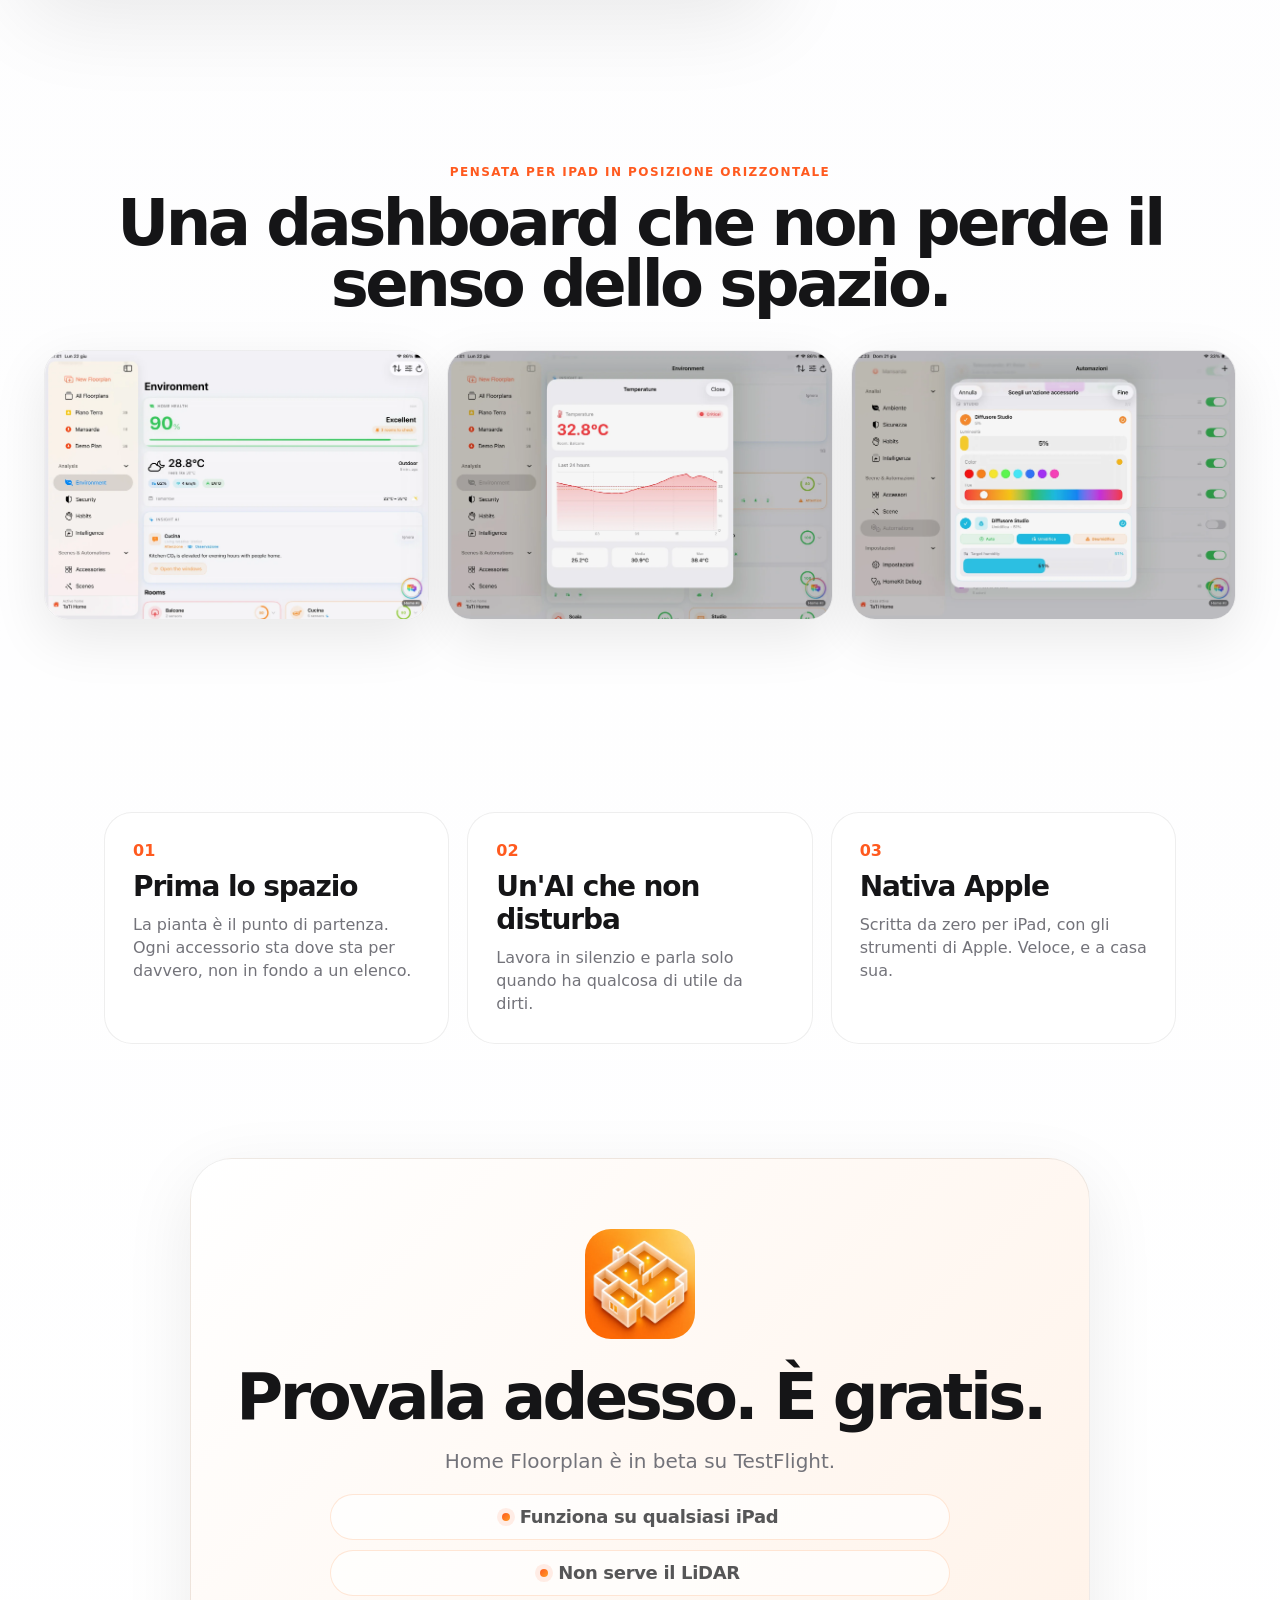
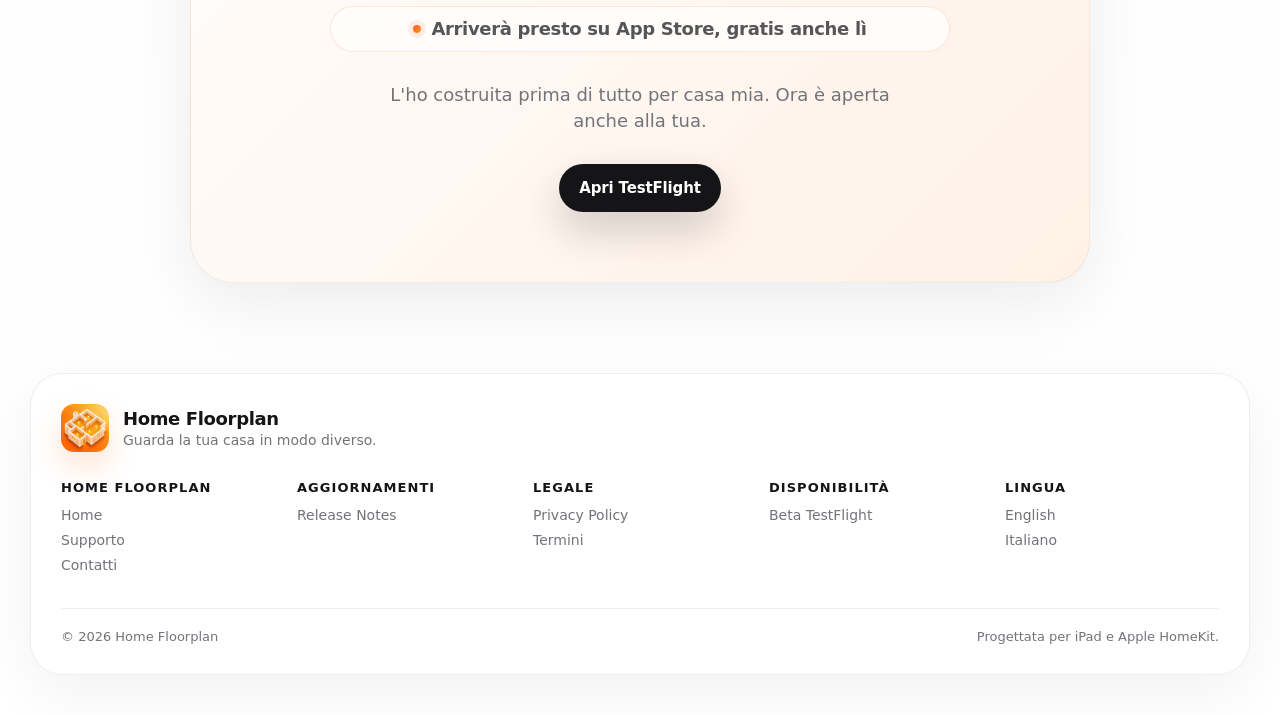
==== commit 6e8133c6: "Build contact pages in English and Italian" ====
--- a/it/index.html
+++ b/it/index.html
@@ -24,7 +24,7 @@
   <link rel="apple-touch-icon" href="../assets/apple-touch-icon.png" />
   <link rel="icon" href="../assets/app-icon.webp" />
   <link rel="shortcut icon" href="../assets/app-icon.webp" />
-  <link rel="stylesheet" href="../styles.css?v=cta-pills-2" />
+  <link rel="stylesheet" href="../styles.css?v=atlas-20260628-cache-1" />
   <style>
     .cta .cta-lede { margin-bottom: 18px; }
     .cta-points { list-style: none; max-width: 620px; margin: 0 auto 30px; padding: 0; display: grid; gap: 10px; }
@@ -155,7 +155,7 @@
       <div><strong>Home Floorplan</strong><span>Guarda la tua casa in modo diverso.</span></div>
     </div>
     <div class="footer-grid">
-      <div><h4>Home Floorplan</h4><a href="index.html">Home</a><a href="../support.html">Supporto</a><a href="../contact.html">Contatti</a></div>
+      <div><h4>Home Floorplan</h4><a href="index.html">Home</a><a href="support.html">Supporto</a><a href="contact.html">Contatti</a></div>
       <div><h4>Aggiornamenti</h4><a href="../release-notes.html">Release Notes</a></div>
       <div><h4>Legale</h4><a href="../privacy.html">Privacy Policy</a><a href="../terms.html">Termini</a></div>
       <div><h4>Disponibilità</h4><a href="https://testflight.apple.com/join/fqDXYaDV">Beta TestFlight</a></div>
@@ -164,6 +164,6 @@
     <div class="footer-bottom"><span>© 2026 Home Floorplan</span><span>Progettata per iPad e Apple HomeKit.</span></div>
   </footer>
 
-  <script src="../script.js"></script>
+  <script src="../script.js?v=atlas-20260628-cache-1"></script>
 </body>
 </html>
--- a/styles.css
+++ b/styles.css
@@ -386,11 +386,190 @@
 .policy-block a { color: var(--orange); font-weight: 760; }
 .support-list, .release-list { max-width: 980px; margin: 0 auto 72px; display: grid; gap: 16px; }
 .support-list article, .release-list article { padding: 30px; }
+.support-page { max-width: 1080px; }
+.support-hero { max-width: 980px; }
+.support-index {
+  max-width: 960px;
+  margin: -22px auto 54px;
+  display: flex;
+  flex-wrap: wrap;
+  justify-content: center;
+  gap: 10px;
+}
+.support-index a {
+  display: inline-flex;
+  align-items: center;
+  min-height: 40px;
+  padding: 10px 15px;
+  border: 1px solid var(--stroke);
+  border-radius: 999px;
+  background: rgba(255,255,255,.68);
+  box-shadow: 0 12px 34px rgba(0,0,0,.04);
+  color: rgba(21,21,23,.62);
+  font-size: 14px;
+  font-weight: 760;
+  letter-spacing: 0;
+}
+.support-index a:hover { color: var(--ink); transform: translateY(-1px); }
+.support-sections {
+  max-width: 930px;
+  margin: 0 auto 72px;
+  display: grid;
+  gap: 18px;
+}
+.support-block {
+  padding: clamp(26px, 5vw, 52px);
+  border: 1px solid var(--stroke);
+  border-radius: 30px;
+  background: rgba(255,255,255,.78);
+  box-shadow: 0 18px 60px rgba(0,0,0,.055);
+}
+.support-block h2 {
+  margin: 8px 0 22px;
+  font-size: clamp(30px, 4.4vw, 58px);
+  line-height: .98;
+  letter-spacing: 0;
+}
+.support-callout {
+  margin: 0 0 22px;
+  padding: 18px 20px;
+  border: 1px solid rgba(255,122,38,.18);
+  border-radius: 22px;
+  background: linear-gradient(135deg, rgba(255,255,255,.78), rgba(255,243,232,.72));
+  color: rgba(21,21,23,.66);
+  font-size: 18px;
+  line-height: 1.5;
+  letter-spacing: 0;
+}
+.support-steps {
+  margin: 0;
+  padding-left: 24px;
+  color: var(--muted);
+  font-size: 17px;
+  line-height: 1.55;
+}
+.support-steps li + li { margin-top: 8px; }
+.support-qa {
+  border-top: 1px solid rgba(21,21,23,.08);
+}
+.support-qa:last-child { border-bottom: 1px solid rgba(21,21,23,.08); }
+.support-qa summary {
+  position: relative;
+  cursor: pointer;
+  list-style: none;
+  padding: 22px 42px 22px 0;
+  color: var(--ink);
+  font-size: clamp(19px, 2vw, 24px);
+  font-weight: 820;
+  line-height: 1.16;
+  letter-spacing: 0;
+}
+.support-qa summary::-webkit-details-marker { display: none; }
+.support-qa summary::after {
+  content: "+";
+  position: absolute;
+  top: 50%;
+  right: 4px;
+  width: 30px;
+  height: 30px;
+  display: grid;
+  place-items: center;
+  transform: translateY(-50%);
+  border-radius: 50%;
+  background: rgba(255,122,38,.12);
+  color: var(--orange);
+  font-size: 22px;
+  font-weight: 640;
+  line-height: 1;
+}
+.support-qa[open] summary::after { content: "-"; }
+.support-qa summary:focus-visible {
+  outline: 2px solid rgba(255,90,31,.55);
+  outline-offset: 4px;
+  border-radius: 12px;
+}
+.support-qa div {
+  padding: 0 4px 24px;
+  color: var(--muted);
+  font-size: 17px;
+  line-height: 1.55;
+}
+.support-qa p { margin: 0 0 12px; }
+.support-qa p:last-child { margin-bottom: 0; }
+.support-qa a { color: var(--orange); font-weight: 760; }
+.support-contact {
+  text-align: center;
+  background: linear-gradient(135deg,#fff,#fff2e7);
+}
+.support-contact p:not(.eyebrow) {
+  max-width: 700px;
+  margin: 0 auto 24px;
+  color: var(--muted);
+  font-size: 18px;
+  line-height: 1.5;
+}
 .contact-card { text-align: center; background: linear-gradient(135deg,#fff,#fff2e7); }
 .contact-options { grid-template-columns: repeat(2, 1fr); max-width: 980px; }
 .contact-options a { display: grid; gap: 8px; transition: transform 180ms ease, box-shadow 180ms ease; }
 .contact-options a:hover { transform: translateY(-2px); box-shadow: 0 26px 70px rgba(255,105,0,.11), 0 18px 60px rgba(0,0,0,.065); }
 .contact-options strong { font-size: 24px; letter-spacing: -.035em; }
+.contact-page { max-width: 1080px; }
+.contact-hero { max-width: 980px; }
+.contact-direct {
+  max-width: 980px;
+  margin: -18px auto 18px;
+  padding: clamp(28px, 5vw, 48px);
+  display: grid;
+  grid-template-columns: auto 1fr auto;
+  align-items: center;
+  gap: 22px;
+  border: 1px solid var(--stroke);
+  border-radius: 30px;
+  background: linear-gradient(135deg, rgba(255,255,255,.86), rgba(255,242,231,.76));
+  box-shadow: 0 18px 60px rgba(0,0,0,.055);
+}
+.contact-direct img {
+  width: 74px;
+  height: 74px;
+  border-radius: 18px;
+  box-shadow: 0 20px 48px rgba(255,104,0,.22);
+}
+.contact-direct h2 {
+  margin: 0 0 10px;
+  font-size: clamp(28px, 4vw, 48px);
+  line-height: 1.02;
+  letter-spacing: 0;
+}
+.contact-direct p:not(.eyebrow) {
+  max-width: 620px;
+  margin: 0;
+  color: var(--muted);
+  font-size: 17px;
+  line-height: 1.45;
+}
+.contact-note {
+  max-width: 930px;
+  margin: 0 auto 72px;
+  padding: clamp(28px, 5vw, 58px);
+  text-align: center;
+  border: 1px solid var(--stroke);
+  border-radius: 30px;
+  background: linear-gradient(135deg,#fff,#fff2e7);
+  box-shadow: 0 18px 60px rgba(0,0,0,.055);
+}
+.contact-note h2 {
+  margin: 8px 0 18px;
+  font-size: clamp(32px, 5vw, 64px);
+  line-height: .98;
+  letter-spacing: 0;
+}
+.contact-note p:not(.eyebrow) {
+  max-width: 700px;
+  margin: 0 auto;
+  color: var(--muted);
+  font-size: 18px;
+  line-height: 1.5;
+}
 .roadmap-board ul { margin: 0; padding-left: 20px; }
 .roadmap-board li + li { margin-top: 10px; }
 .site-footer {
@@ -421,5 +600,13 @@
   .page-hero { margin-bottom: 34px; }
   .page-hero h1 { font-size: clamp(44px, 14vw, 70px); }
   .page-hero p:not(.eyebrow) { font-size: 18px; }
+  .support-index { justify-content: flex-start; margin-top: -12px; margin-bottom: 34px; }
+  .support-index a { min-height: 38px; font-size: 13px; }
+  .support-block { border-radius: 24px; padding: 24px; }
+  .support-block h2 { font-size: clamp(31px, 10vw, 46px); }
+  .support-callout, .support-contact p:not(.eyebrow) { font-size: 16px; }
+  .contact-direct { grid-template-columns: 1fr; text-align: center; justify-items: center; margin-top: -10px; border-radius: 24px; padding: 24px; }
+  .contact-direct p:not(.eyebrow), .contact-note p:not(.eyebrow) { font-size: 16px; }
+  .contact-note { border-radius: 24px; padding: 28px 24px; }
   .site-footer { width: min(100% - 24px, var(--max)); padding: 24px; }
 }
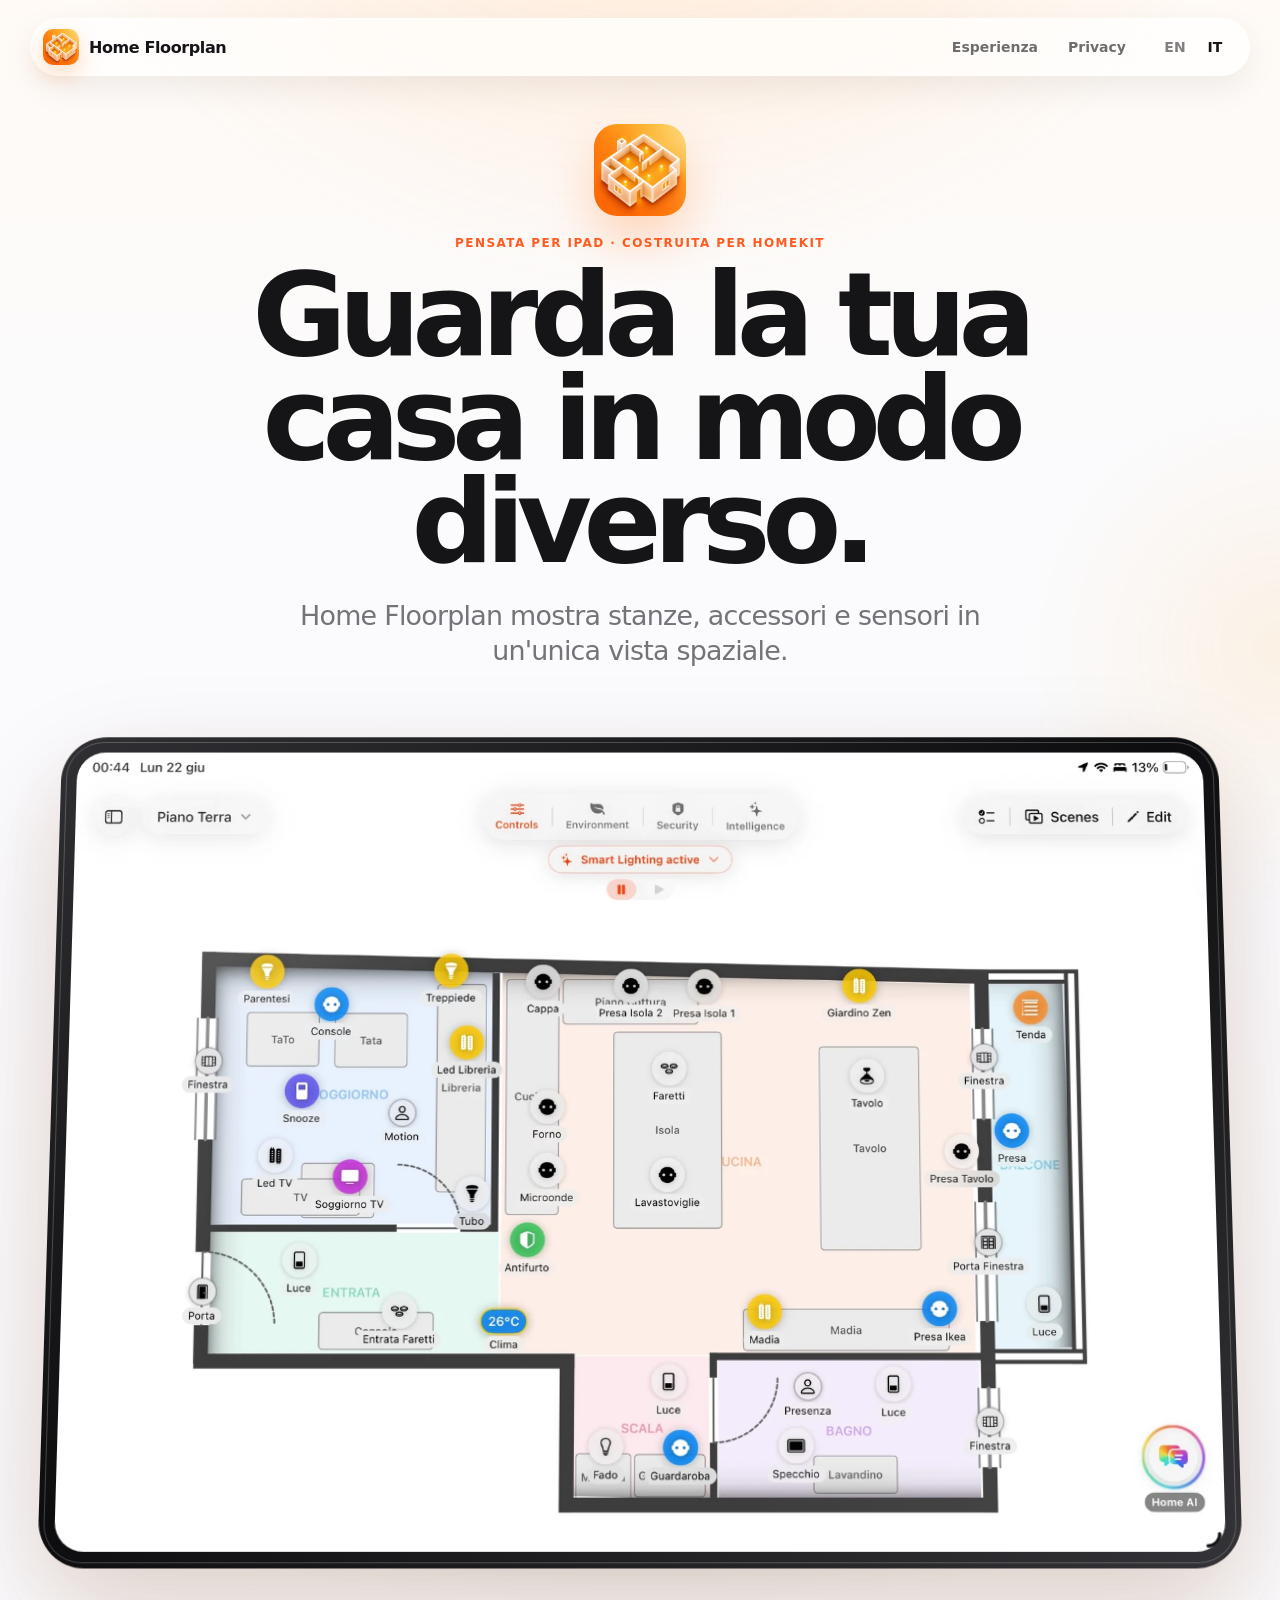
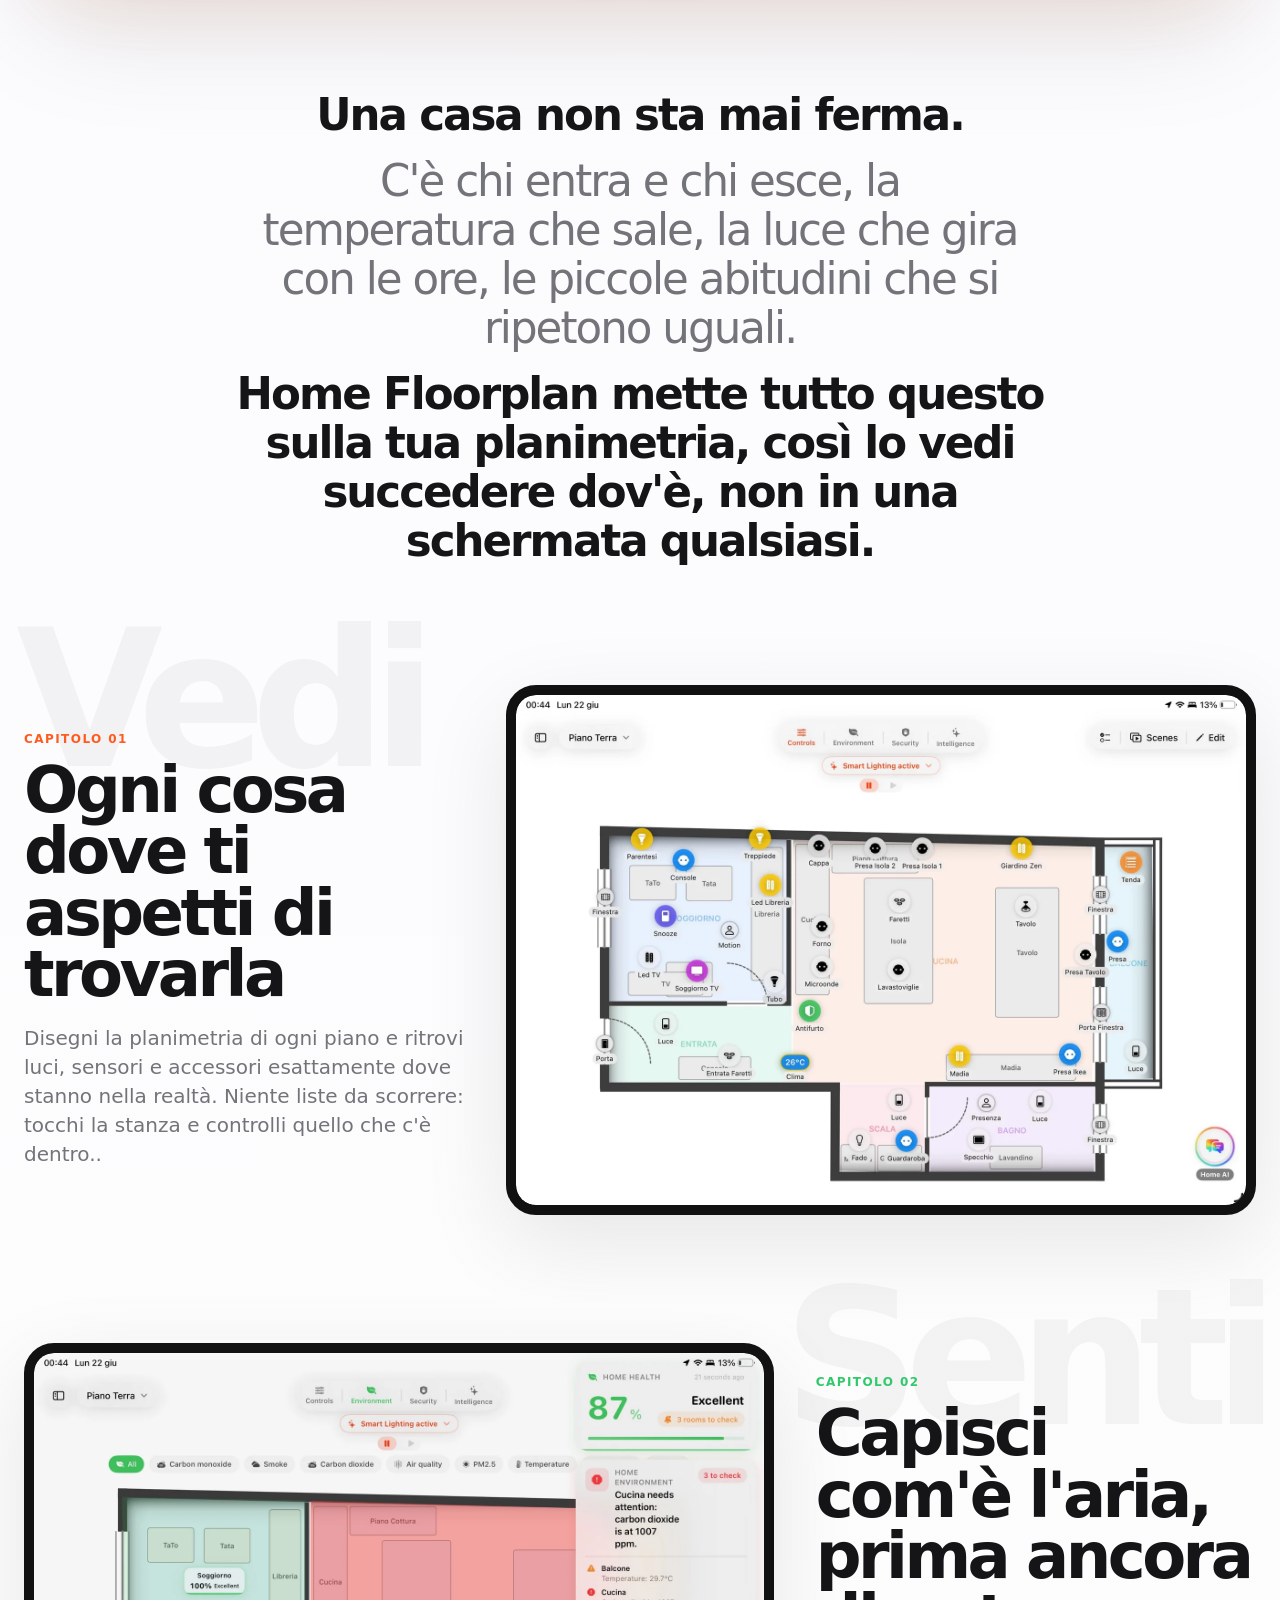
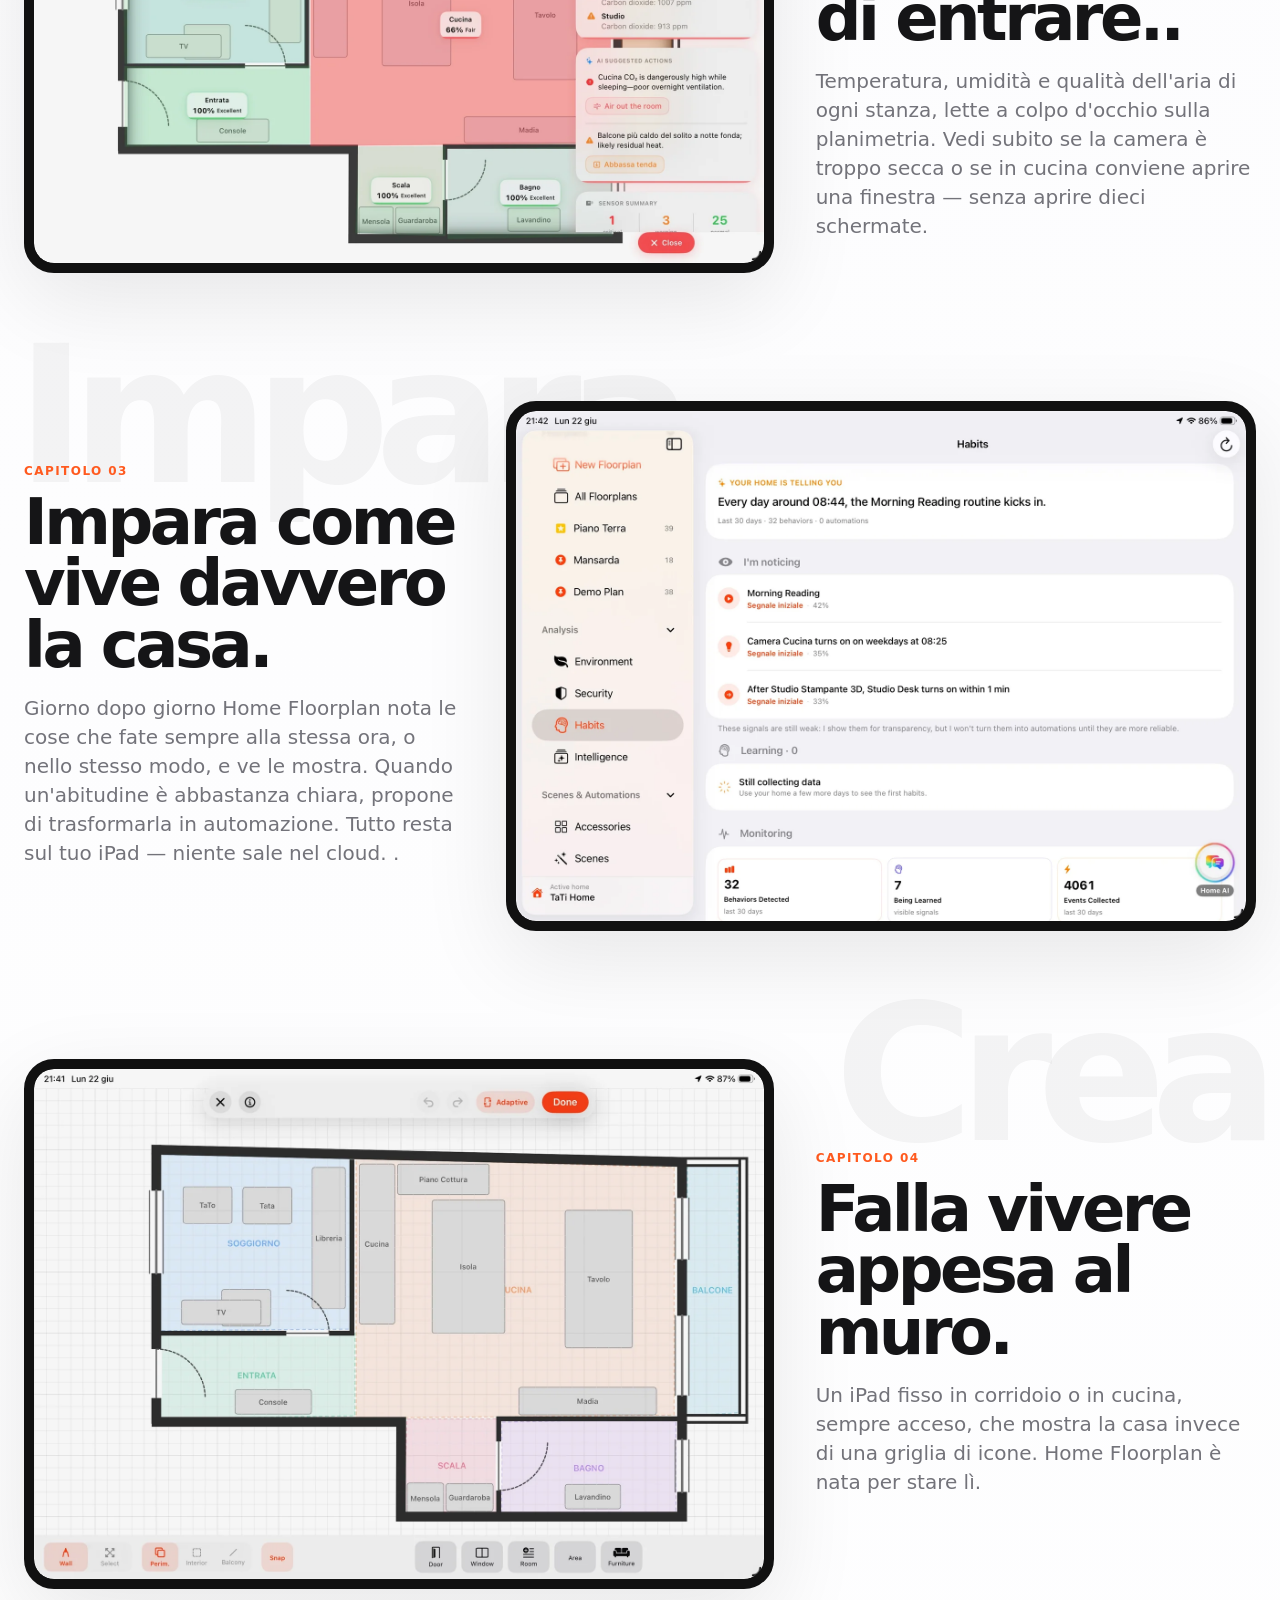
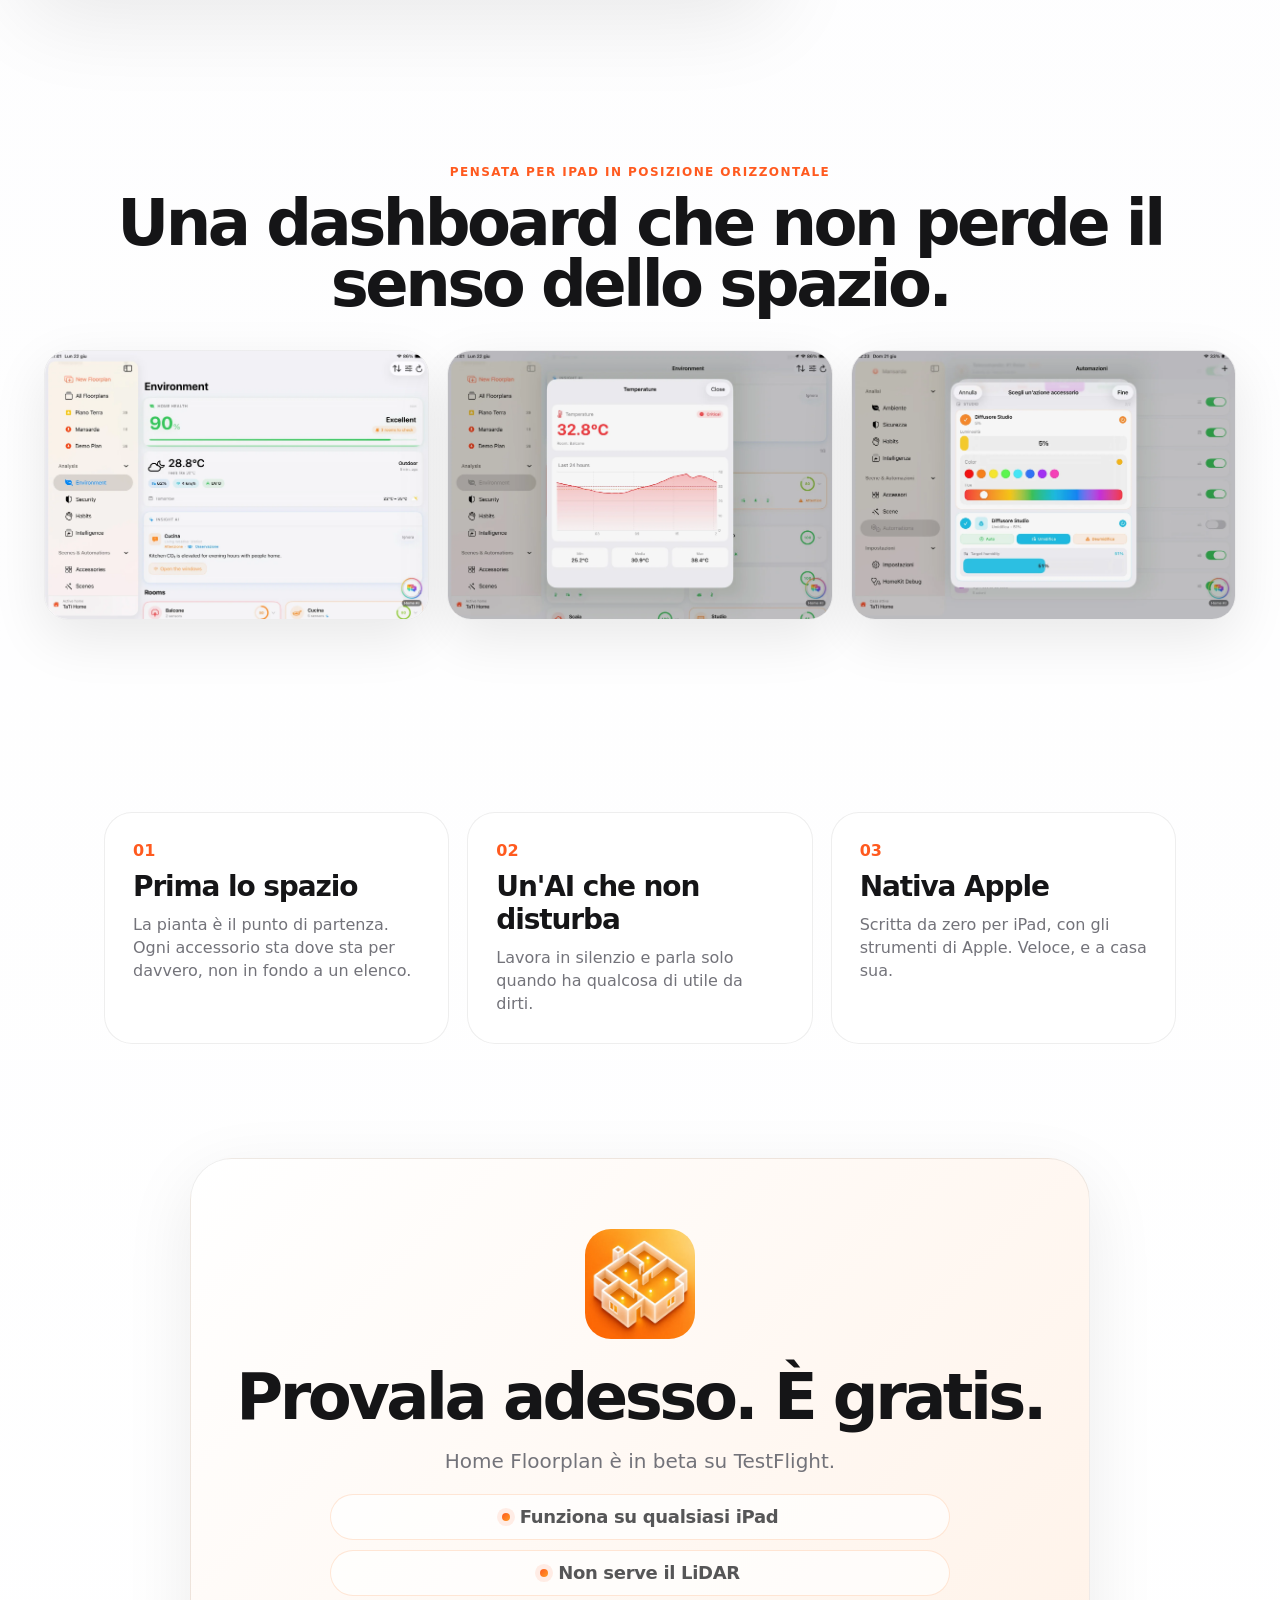
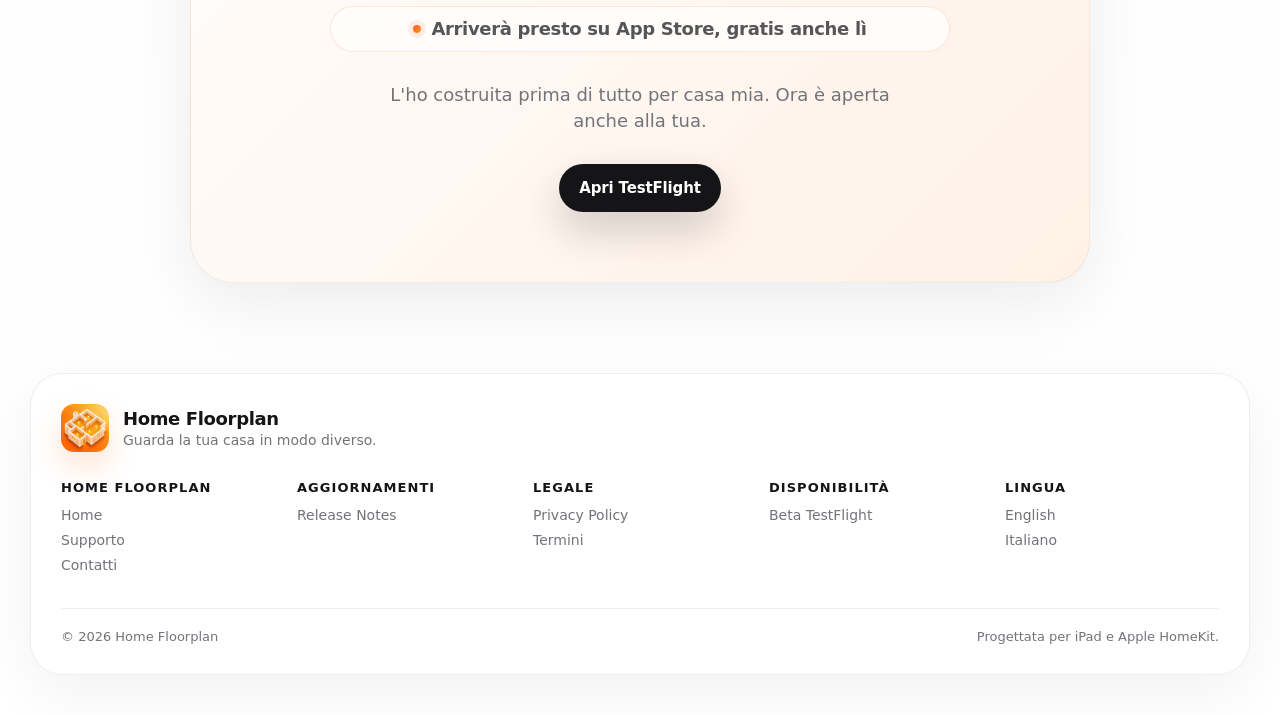
==== commit 494e5a35: "Update privacy policy pages" ====
--- a/it/index.html
+++ b/it/index.html
@@ -50,7 +50,7 @@
     </a>
     <nav>
       <a href="#chapters">Esperienza</a>
-      <a href="../privacy.html">Privacy</a>
+      <a href="privacy.html">Privacy</a>
       <span class="language-switch" aria-label="Lingua"><a href="../index.html">EN</a><a class="is-active" href="index.html" aria-current="page">IT</a></span>
     </nav>
   </header>
@@ -157,7 +157,7 @@
     <div class="footer-grid">
       <div><h4>Home Floorplan</h4><a href="index.html">Home</a><a href="support.html">Supporto</a><a href="contact.html">Contatti</a></div>
       <div><h4>Aggiornamenti</h4><a href="../release-notes.html">Release Notes</a></div>
-      <div><h4>Legale</h4><a href="../privacy.html">Privacy Policy</a><a href="../terms.html">Termini</a></div>
+      <div><h4>Legale</h4><a href="privacy.html">Privacy Policy</a><a href="../terms.html">Termini</a></div>
       <div><h4>Disponibilità</h4><a href="https://testflight.apple.com/join/fqDXYaDV">Beta TestFlight</a></div>
       <div><h4>Lingua</h4><a href="../index.html">English</a><span class="footer-note">Italiano</span></div>
     </div>
--- a/styles.css
+++ b/styles.css
@@ -384,6 +384,94 @@
 .policy-block, .contact-card { max-width: 930px; margin: 0 auto 72px; padding: clamp(28px, 5vw, 58px); }
 .policy-block h3 { margin: 28px 0 8px; font-size: 22px; letter-spacing: -.025em; }
 .policy-block a { color: var(--orange); font-weight: 760; }
+.privacy-page { max-width: 1080px; }
+.privacy-hero { max-width: 980px; }
+.privacy-summary {
+  max-width: 980px;
+  margin: -18px auto 24px;
+  display: grid;
+  grid-template-columns: repeat(3, 1fr);
+  gap: 16px;
+}
+.privacy-summary article {
+  padding: 24px;
+  border: 1px solid var(--stroke);
+  border-radius: 26px;
+  background: rgba(255,255,255,.78);
+  box-shadow: 0 18px 60px rgba(0,0,0,.055);
+}
+.privacy-summary span {
+  color: var(--orange);
+  font-size: 12px;
+  font-weight: 850;
+  letter-spacing: .1em;
+  text-transform: uppercase;
+}
+.privacy-summary h2 {
+  margin: 10px 0 10px;
+  font-size: clamp(24px, 2.6vw, 34px);
+  line-height: 1.02;
+  letter-spacing: 0;
+}
+.privacy-summary p {
+  margin: 0;
+  color: var(--muted);
+  font-size: 16px;
+  line-height: 1.45;
+}
+.policy-sheet {
+  max-width: 930px;
+  margin: 0 auto 72px;
+  display: grid;
+  gap: 16px;
+}
+.policy-intro, .policy-section {
+  padding: clamp(26px, 4.6vw, 46px);
+  border: 1px solid var(--stroke);
+  border-radius: 30px;
+  background: rgba(255,255,255,.78);
+  box-shadow: 0 18px 60px rgba(0,0,0,.055);
+}
+.policy-intro {
+  background: linear-gradient(135deg, rgba(255,255,255,.88), rgba(255,242,231,.72));
+}
+.policy-intro p, .policy-section p, .policy-section li {
+  color: var(--muted);
+  font-size: 17px;
+  line-height: 1.58;
+}
+.policy-intro p {
+  margin: 0;
+  font-size: 18px;
+}
+.policy-intro p + p { margin-top: 12px; }
+.policy-intro strong, .policy-section strong { color: var(--ink); }
+.policy-section h2 {
+  margin: 8px 0 18px;
+  font-size: clamp(30px, 4vw, 52px);
+  line-height: 1;
+  letter-spacing: 0;
+}
+.policy-section p { margin: 0 0 14px; }
+.policy-section p:last-child { margin-bottom: 0; }
+.policy-section ul {
+  margin: 0 0 16px;
+  padding-left: 22px;
+}
+.policy-section li + li { margin-top: 8px; }
+.policy-section a {
+  color: var(--orange);
+  font-weight: 760;
+}
+.legal-note {
+  margin-top: 18px !important;
+  padding: 14px 16px;
+  border-radius: 18px;
+  background: rgba(255,122,38,.09);
+  color: rgba(21,21,23,.62) !important;
+  font-size: 14px !important;
+  line-height: 1.45 !important;
+}
 .support-list, .release-list { max-width: 980px; margin: 0 auto 72px; display: grid; gap: 16px; }
 .support-list article, .release-list article { padding: 30px; }
 .support-page { max-width: 1080px; }
@@ -517,7 +605,7 @@
 .contact-hero { max-width: 980px; }
 .contact-direct {
   max-width: 980px;
-  margin: -18px auto 18px;
+  margin: -18px auto 22px;
   padding: clamp(28px, 5vw, 48px);
   display: grid;
   grid-template-columns: auto 1fr auto;
@@ -539,6 +627,7 @@
   font-size: clamp(28px, 4vw, 48px);
   line-height: 1.02;
   letter-spacing: 0;
+  overflow-wrap: anywhere;
 }
 .contact-direct p:not(.eyebrow) {
   max-width: 620px;
@@ -547,6 +636,18 @@
   font-size: 17px;
   line-height: 1.45;
 }
+.contact-tip {
+  max-width: 900px;
+  margin: 0 auto 22px;
+  padding: 18px 22px;
+  border-left: 4px solid rgba(255,155,36,.72);
+  border-radius: 18px;
+  background: rgba(255,255,255,.62);
+  color: var(--muted);
+  font-size: 17px;
+  line-height: 1.5;
+}
+.contact-tip strong { color: var(--ink); }
 .contact-note {
   max-width: 930px;
   margin: 0 auto 72px;
@@ -600,6 +701,10 @@
   .page-hero { margin-bottom: 34px; }
   .page-hero h1 { font-size: clamp(44px, 14vw, 70px); }
   .page-hero p:not(.eyebrow) { font-size: 18px; }
+  .privacy-summary { grid-template-columns: 1fr; margin-top: -10px; }
+  .privacy-summary article, .policy-intro, .policy-section { border-radius: 24px; padding: 24px; }
+  .policy-intro p, .policy-section p, .policy-section li { font-size: 16px; }
+  .policy-section h2 { font-size: clamp(30px, 9vw, 44px); }
   .support-index { justify-content: flex-start; margin-top: -12px; margin-bottom: 34px; }
   .support-index a { min-height: 38px; font-size: 13px; }
   .support-block { border-radius: 24px; padding: 24px; }
